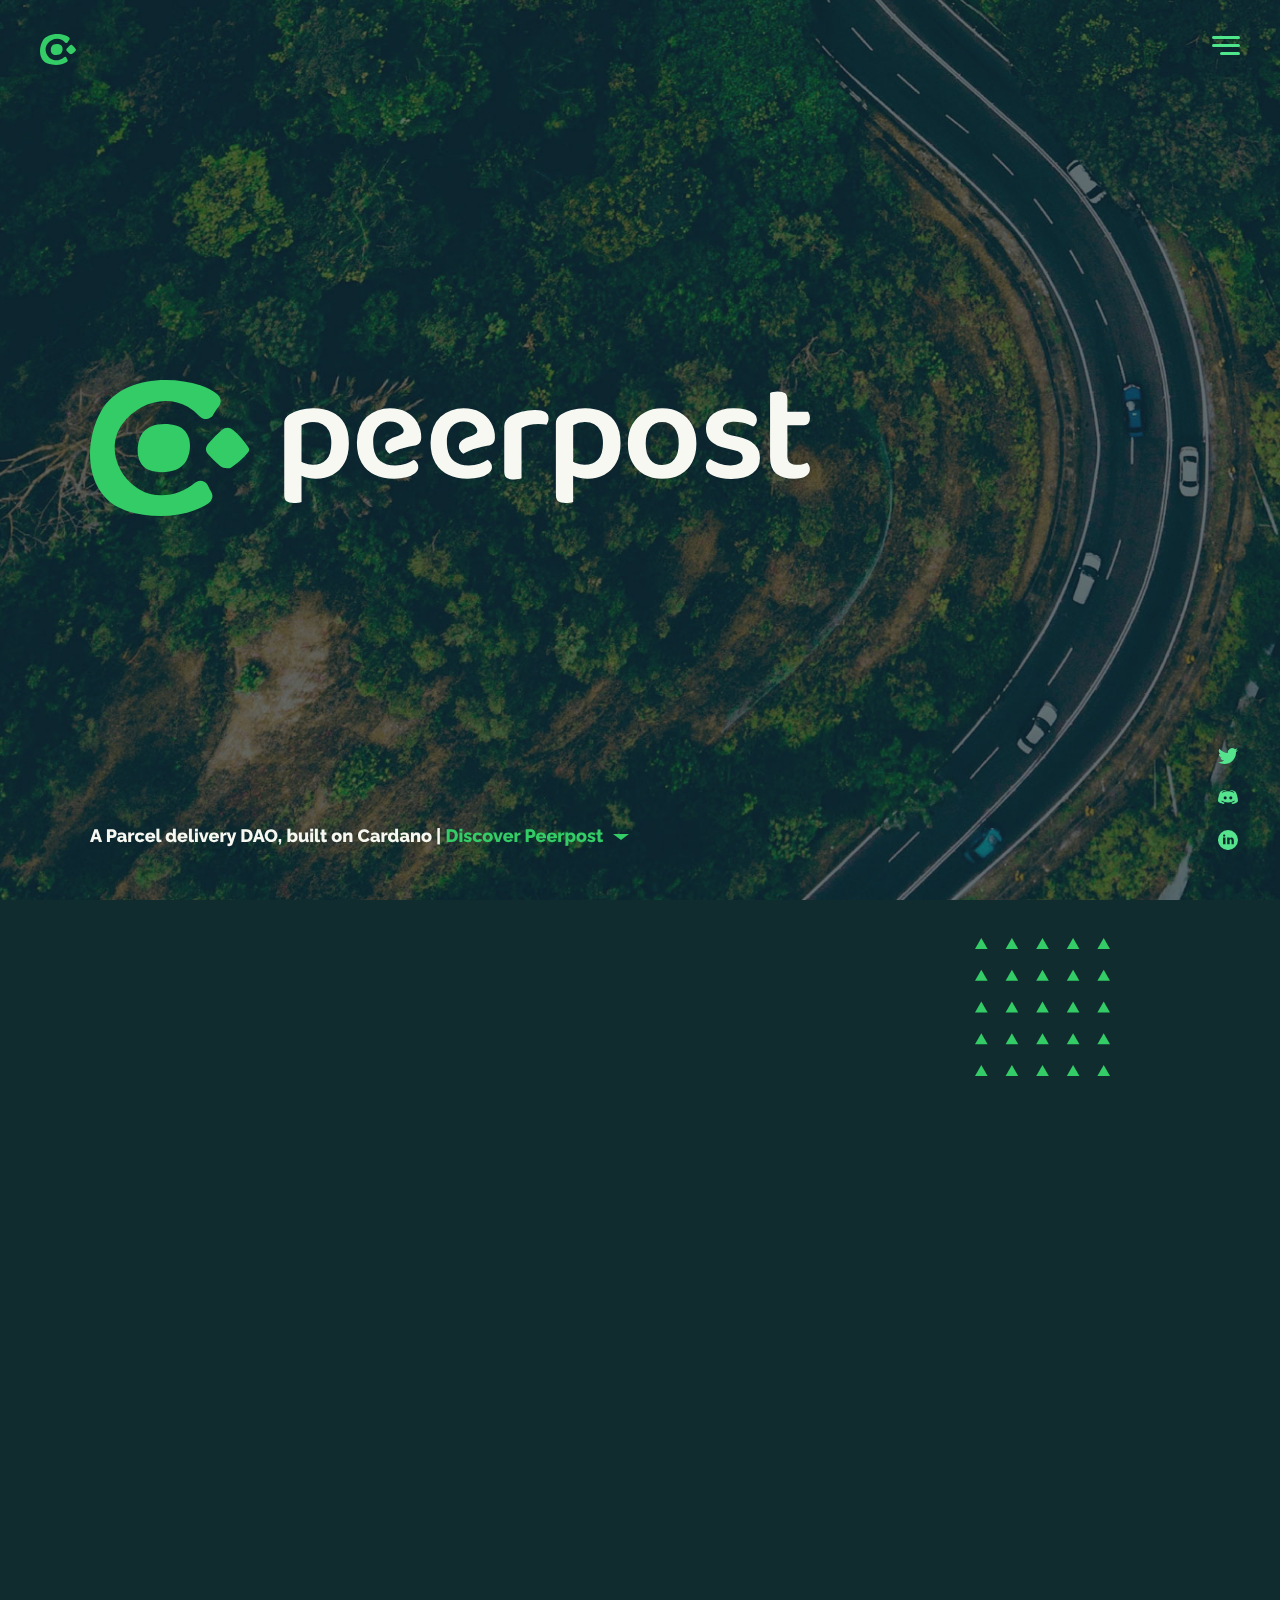
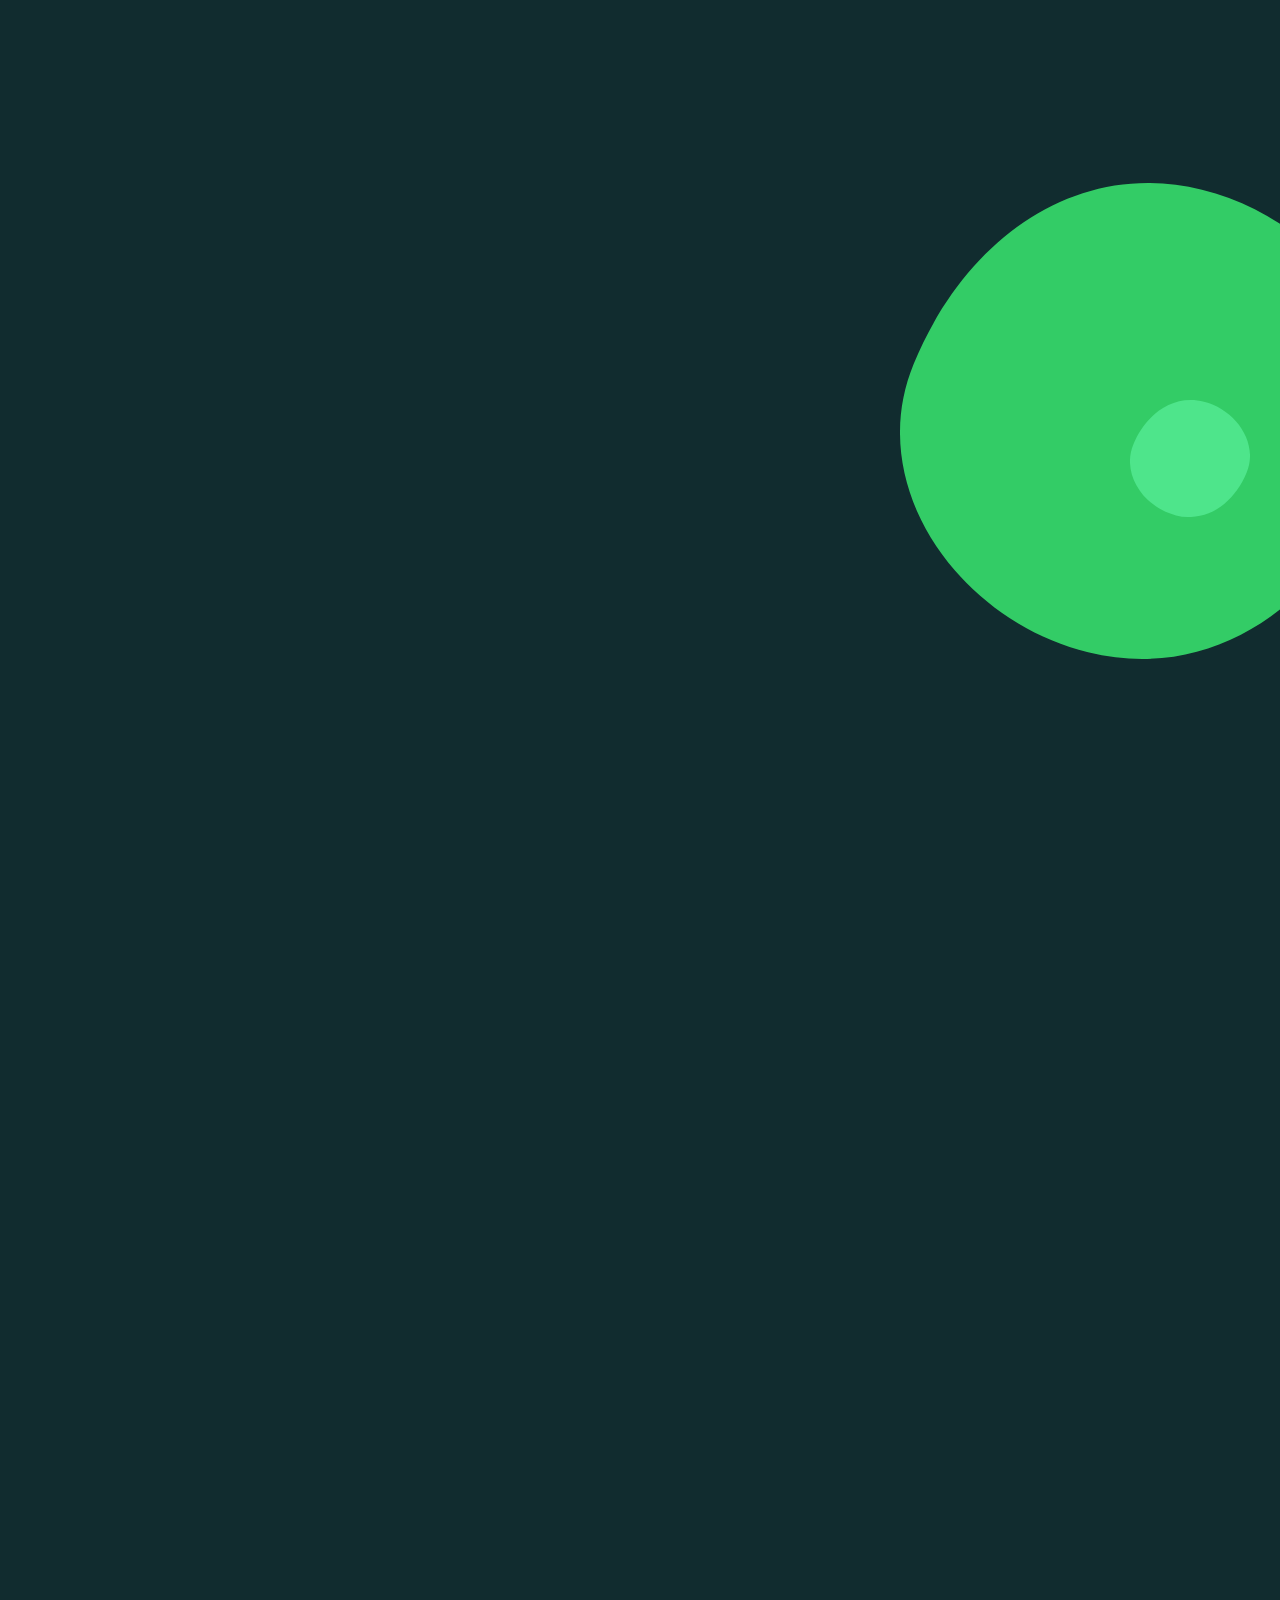
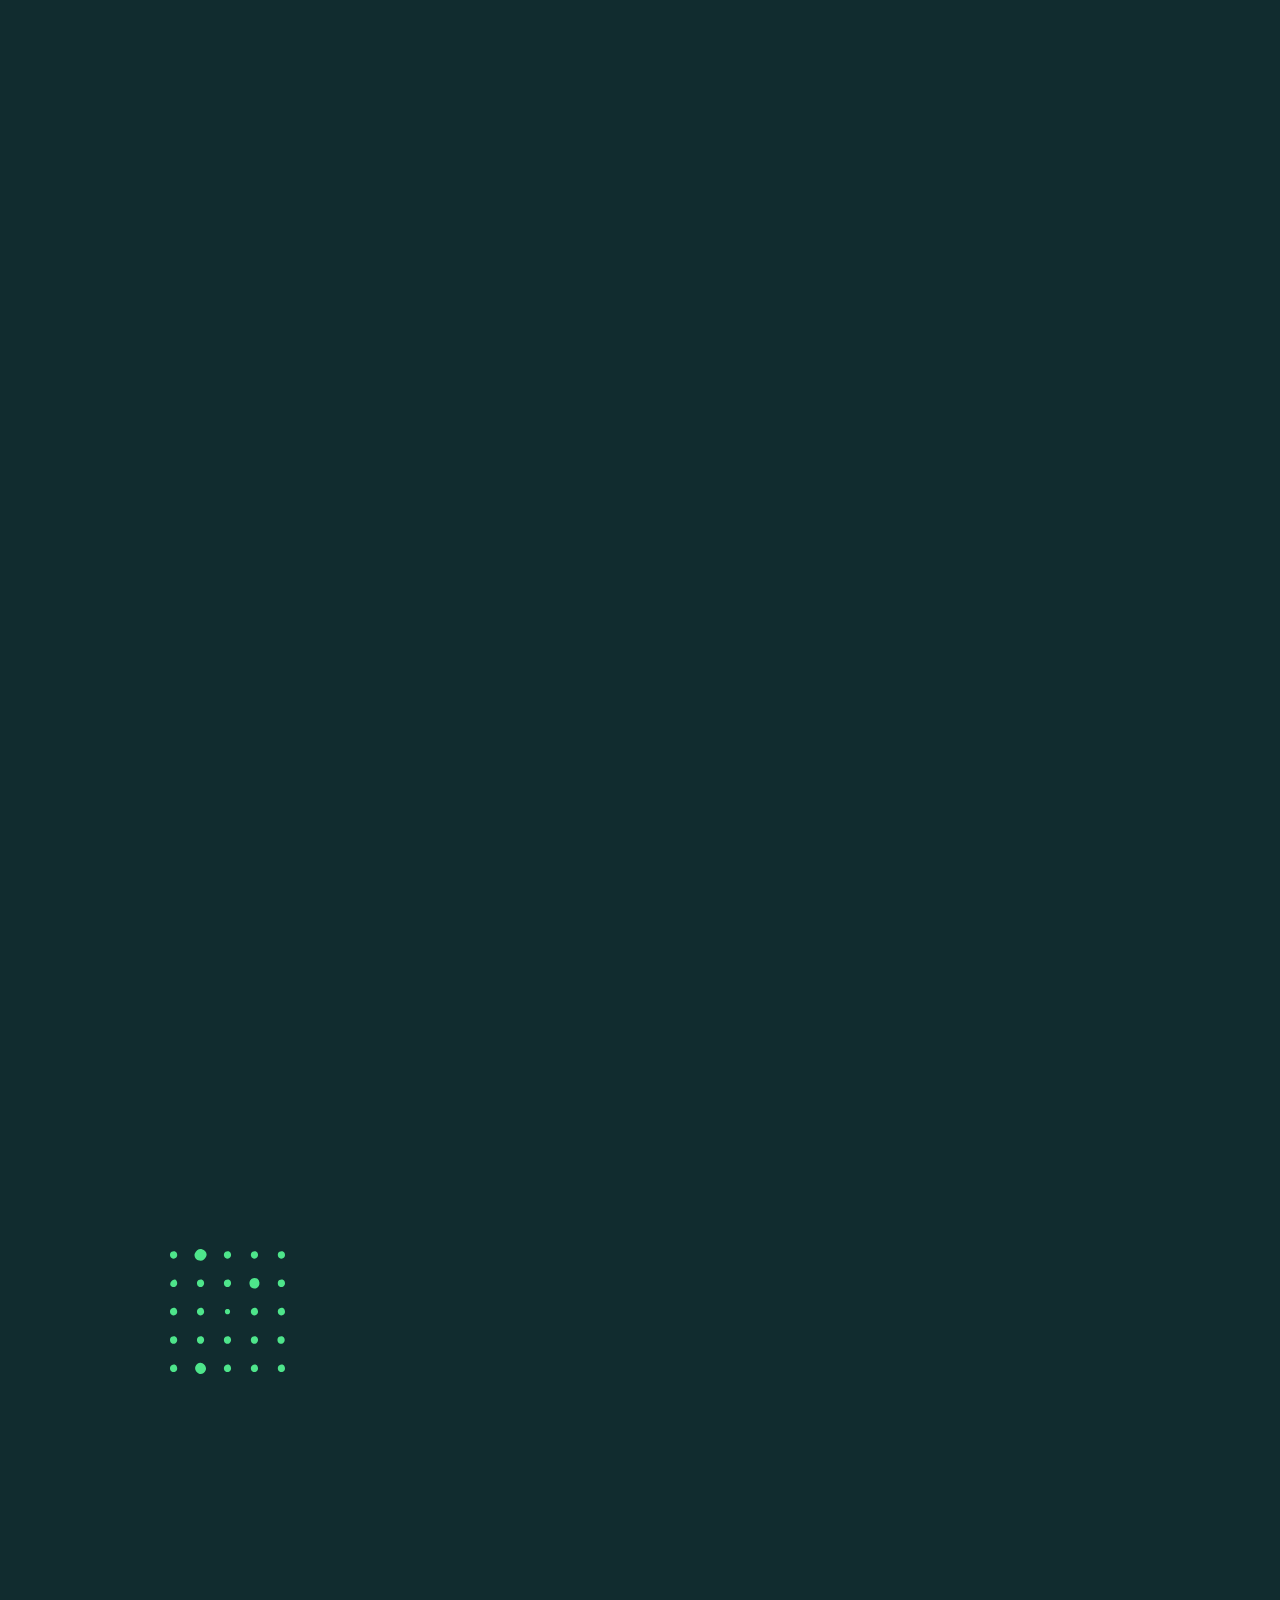
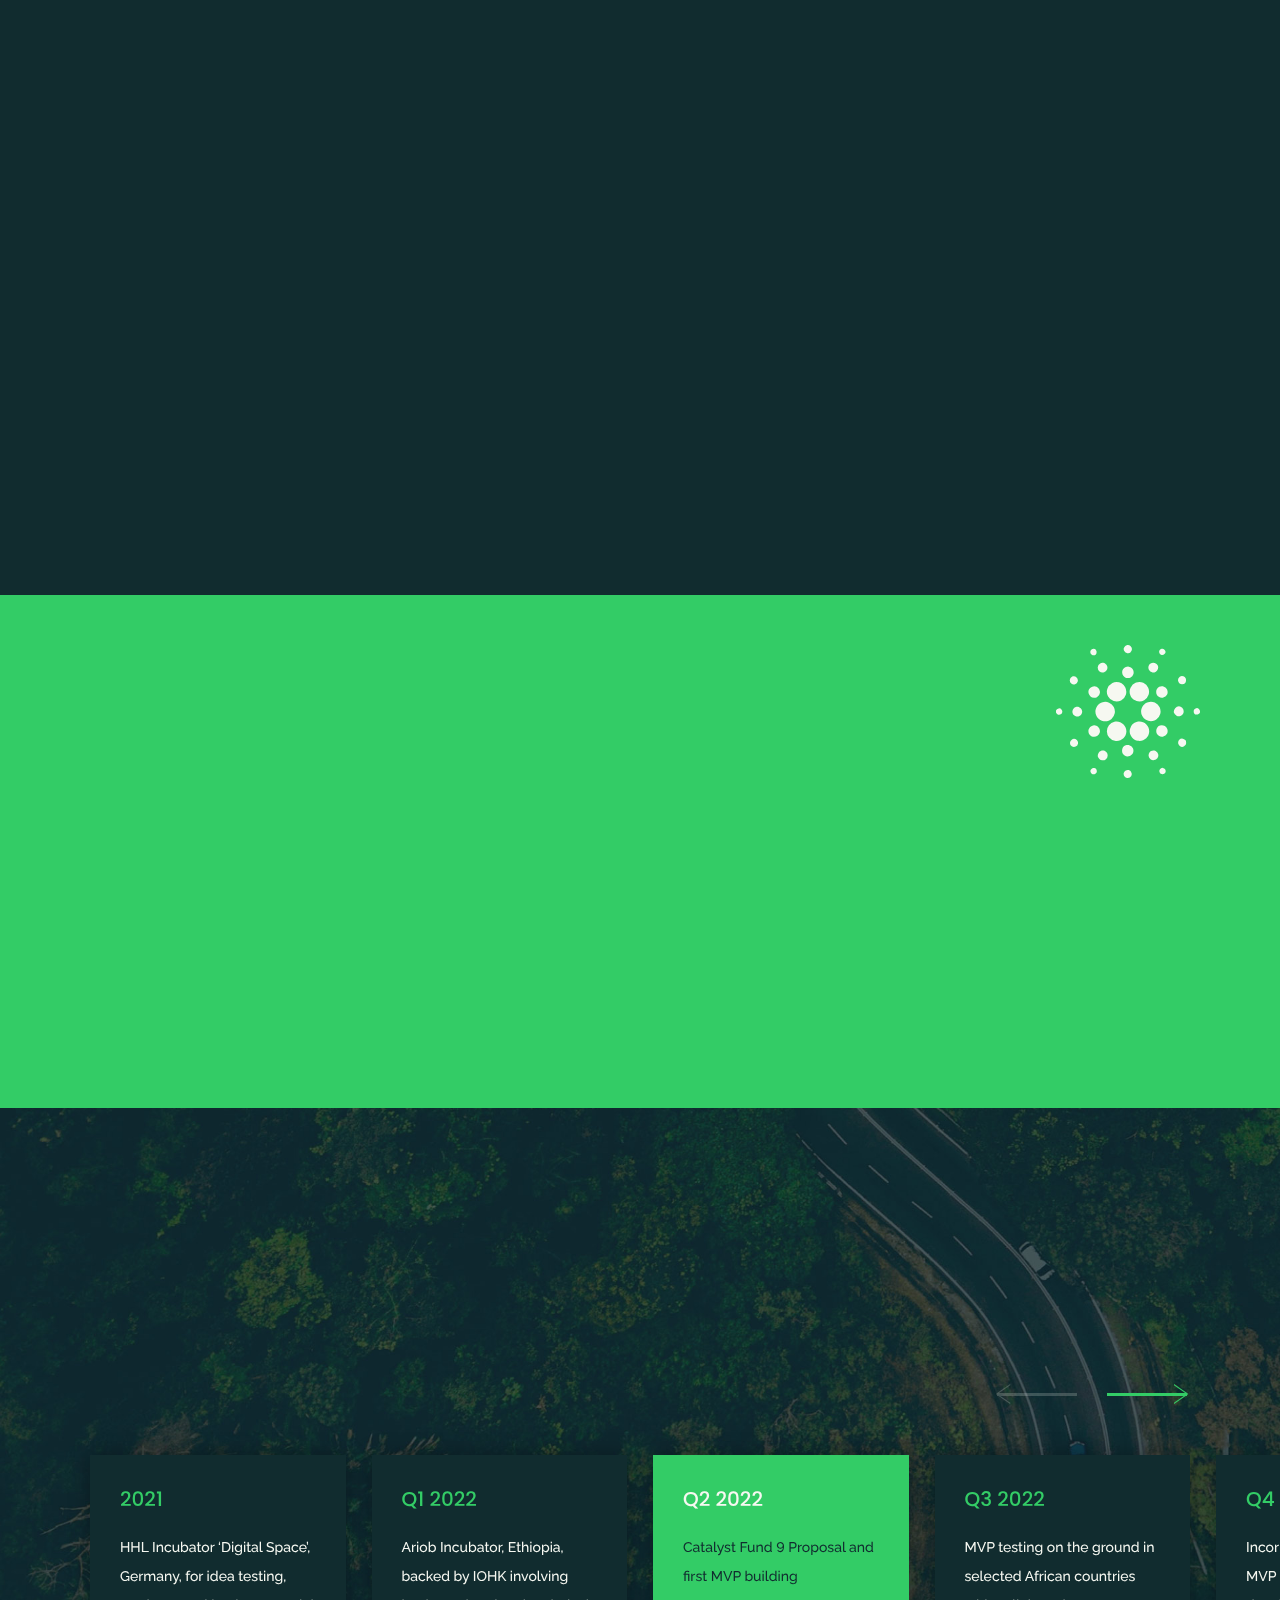
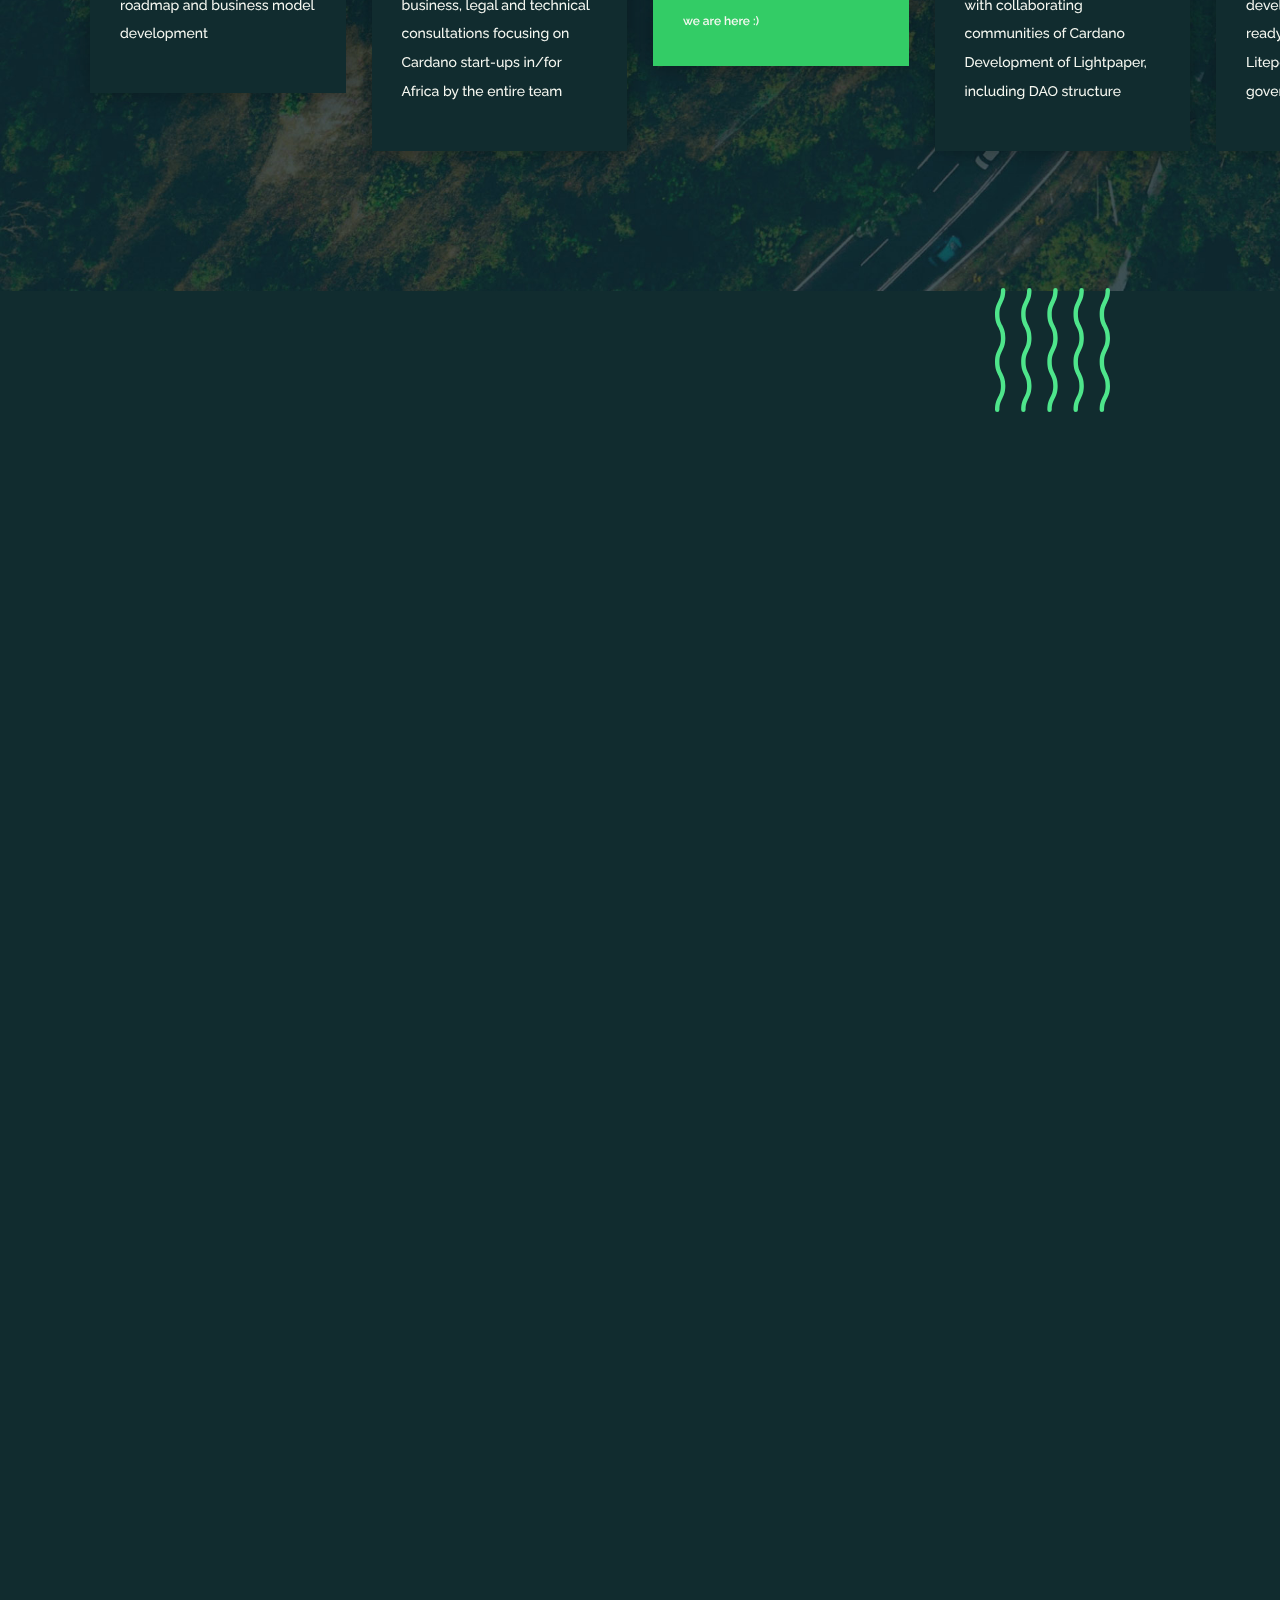
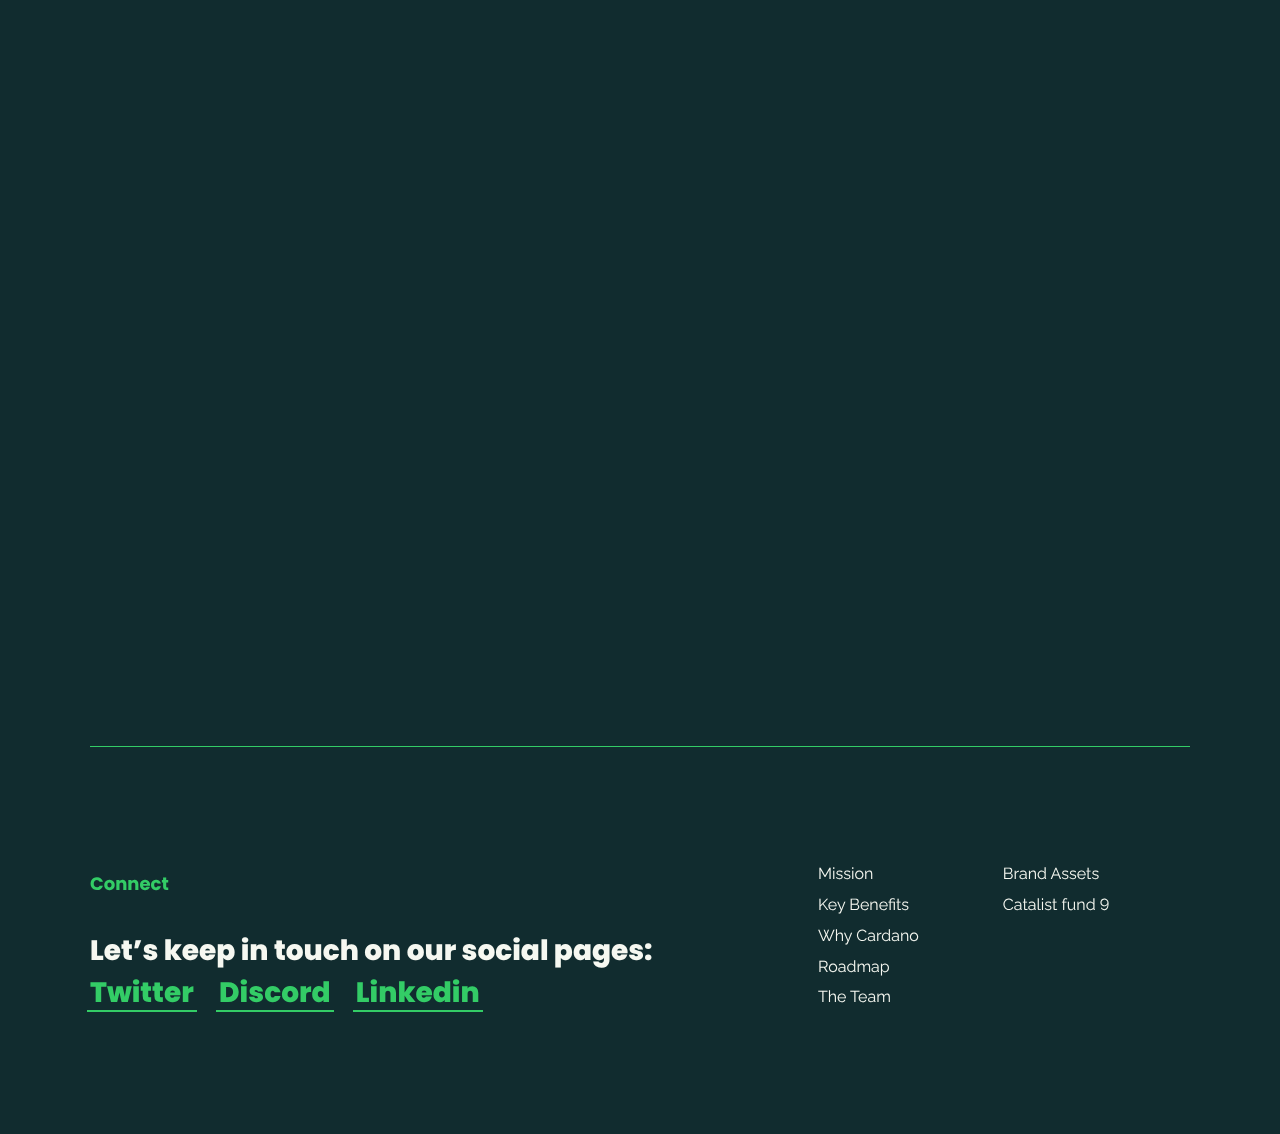
==== index.html @ f47f3bc1 "Desktop / Mobile :: READY v1.0.5 (omar bio)" ====
<!DOCTYPE html>
<html lang="en" dir="ltr">
<head>
  <meta charset="utf-8">
  <meta name="viewport" content="width=device-width, initial-scale=1.0, user-scalable=no, shrink-to-fit=no">

  <!-- safari mobile nav bar -->
  <meta name="theme-color" content="#112C2F">

  <!-- Meta Tags Generic-->
  <title>Peerpost :: Home</title>
  <meta property="og:title" content="Peerpost :: Home">
  <meta property="og:description" content="A Parcel delivery DAO, built on Cardano">
  <meta property="og:image" content="https://peerpost.io/img/og-image.jpg">
  <meta name="twitter:card" content="summary_large_image">


  <!--  Non-Essential, But Recommended -->
  <meta property="og:site_name" content="peerpost">

  <link rel="icon" type="image/png" href="img/favicon.png" />

  <!-- Google fonts -->
  <link rel="preconnect" href="https://fonts.googleapis.com">
  <link rel="preconnect" href="https://fonts.gstatic.com" crossorigin>
  <link href="https://fonts.googleapis.com/css2?family=Poppins:ital,wght@0,600;0,700;1,600;1,700&family=Raleway:ital,wght@0,300;0,400;0,500;0,600;0,700;1,300;1,400;1,700&display=swap" rel="stylesheet">

  <!-- css -->
  <link rel="stylesheet" href="css/style.css">
  <link rel="stylesheet" href="css/loader.css">
  <link rel="stylesheet" href="css/responsive.css">
  <link rel="stylesheet" href="css/owl.carousel.min.css">
  <link rel="stylesheet" href="css/owl.theme.default.min.css">

  <!--jQuery libraries-->
  <script src="js/jquery-3-10-1-min.js" type="text/javascript"></script>
  <script src="js/smooth.js" type="text/javascript"></script>
  <script src="js/parallax.js" type="text/javascript"></script>
  <script src="js/owl.carousel.js" type="text/javascript"></script>
  <script src="js/owl.navigation.js" type="text/javascript"></script>
  <script src="js/lax.min.js" type="text/javascript"></script>

  <!-- jQuery custom code -->
  <script src="js/custom.js" type="text/javascript"></script>

</head>

<body>

  <!--page loader very basic, waits the load of the header background image and disappears-->
  <div class="obscurer">

      <div class="vertical-centered-box">
        <div class="contentt">
          <div class="loader-circle"></div>
          <div class="loader-line-mask">
            <div class="loader-line"></div>
          </div>
          <img src="img/svg/symbol.svg" height="70" width="70" />
        </div>
      </div>

  </div>


  <div class="burger">
    <span> </span>
    <span> </span>
    <span> </span>
  </div>



  <header>
    <ul>
      <li><a href="#mission">Mission</a></li>
      <li><a href="#key-benefits">Key Benefits</a></li>
      <li><a href="#cardano">Why Cardano</a></li>
      <li><a href="#roadmap">Roadmap</a></li>
      <li><a href="#the-team">The Team</a></li>
    </ul>
  </header>

  <main>
    <section id="social-fixed">
      <a href="#" target="_blank"><img src="img/svg/twitter.svg"/></a>
      <a href="https://discord.gg/pwKNbPYh" target="_blank"><img src="img/svg/discord.svg"/></a>
      <a href="#" target="_blank"><img src="img/svg/linkedin.svg"/></a>
    </section>

    <div class="top-button">
      <a href="#top-hero"><img src="img/svg/symbol.svg"/></a>
    </div>

    <section id="top-hero">
      <div class="workspace flex">
        <div class="scroll-tri-top-resp"></div>
        <div class="big-logo">
          <h1><img src="img/svg/base-v1.svg" alt="Peerpost"/></h1>
        </div>

        <div class="bottom-hero">
          <p> A Parcel delivery DAO, built on Cardano  |  <a class="disco" href="#mission" target="_blank">Discover Peerpost</a>
        </div>

        <div class="top-fund9 flex">
            <a class="fund9" href="https://cardano.ideascale.com/c/idea/416992" target="_blank"><img src="img/svg/pf9.svg"/> Catalysit fund 9 <span class="sec-link">MVP build</span></a>
            <a class="fund9" href="https://cardano.ideascale.com/c/idea/423109" target="_blank"><img src="img/svg/pf9.svg"/>  Catalysit fund 9 <span class="sec-link">MVP testing</span></a>

        </div>

      </div>
    </section>

    <section id="mission">
      <div class="workspace">
        <div class="scroll-tri lax" data-lax-translate-y="(vh) 1, (-vh) -200" data-lax-anchor="self"></div>
        <div class="mission-1 animate fade-left">
          <h2 class="section-titles">Our Mission</h2>
          <p class="very-big-text">To provide faster, cheaper and greener parcel delivery in <span class="grassland">Africa</span></p>
        </div>

        <div class="flex">
          <div class="m2 half animate fade-left">
            <h4 class="subtitles grassland">The Problem</h4>
            <p class="text-20">Postal services in African countries are expensive, unreliable, slow, inconvenient, inefficient and even inaccessible to many people. </p>
          </div>

          <div class="m2 half animate fade-left d200">
            <h4 class="subtitles grassland">The Solution</h4>
            <p>We are building on Cardano to disrupt the poor legacy of centralized postal delivery in Africa through an innovative, trustless and blockchain-based peer-to-peer solution, where profits are kept by the community and not extracted by large corporations. </p>
          </div>
        </div>
      </div>
    </section>

    <section id="key-benefits">

      <div class="workspace">
        <div class="flex">
          <div class="benefit-left">

            <div class="b-content">
              <div class="b-area-text kb1 animate fade-left">
                <h2 class="section-titles">Key Benefit</h2>
                <p class="very-big-text">Faster</p>
                <p class="text-20">People transporting parcels through our system usually go directly to the delivery location and hence require less time for delivery than centralized postal agencies, which on average need at least several days up to a week for nationwide postal delivery.</p>
              </div>
            </div>

            <div class="b-content">
              <div class="b-area-text kb2 animate fade-left">
                <h2 class="section-titles">Key Benefit</h2>
                <p class="very-big-text">Cheaper</p>
                <p class="text-20">African public post offices are more expensive on average than their European counterparts. Transporters of our decentralized delivery system bear most of the fixed cost of the transport themselves as they are going to the destination of the deliverable parcel in the first place.</p>
              </div>
            </div>

            <div class="b-content">
              <div class="b-area-text kb3 animate fade-left">
                <h2 class="section-titles">Key Benefit</h2>
                <p class="very-big-text">Greener</p>
                <p class="text-20">When a transporter goes to the destination in the first place and takes a parcel with him/her creates a lower ecological impact than an highly efficient centralized postal delivery service infrastructure.</p>
              </div>
            </div>

          </div>

          <div class="benefit-right">
            <div class="wrapper">
              <div class="ins-w">
                <img id="s-img-1"  src="img/slider-1.jpg"/>
                <img id="s-img-2"  src="img/slider-2.jpg"/>
                <img id="s-img-3"  src="img/slider-3.jpg"/>
              </div>
            </div>
          </div>
        </div>
      </div>

    </section>

    <section id="much-more">
      <div class="workspace">
        <div class="scroll-dots lax" data-lax-translate-y="(vh) 1, (-vh) -200" data-lax-anchor="self"></div>
        <div class="mm-top animate">
          <p class="very-big-text">And so much <span class="kambaba">more!</p>
        </div>

        <div class="flex">

          <div class="more-card animate fade-bottom">
            <div class="mc-dots"></div>
            <h4 class="subtitles grassland">Digital</h4>
            <p>No expensive postal shops or paperwork needed. An entirely digital solution accessible with your phone.</p>
          </div>

          <div class="more-card animate fade-bottom d200">
            <div class="mc-dots"></div>
            <h4 class="subtitles grassland">Trustless</h4>
            <p>No need to trust anybody as the economic incentives for proper delivery is enshrined in the Smart Contract of the Cardano blockchain.</p>
          </div>

          <div class="more-card animate fade-bottom d400">
            <div class="mc-dots"></div>
            <h4 class="subtitles grassland">Reliable</h4>
            <p>High quality of delivery without damages are guaranteed due to the economic incentives for the transporter.</p>
          </div>

          <div class="more-card animate fade-bottom">
            <div class="mc-dots"></div>
            <h4 class="subtitles grassland">On time</h4>
            <p> Transporters are highly incentivised to deliver on time.</p>
          </div>

          <div class="more-card animate fade-bottom d200">
            <div class="mc-dots"></div>
            <h4 class="subtitles grassland">Home to home</h4>
            <p>Options of having from/to-door pickup and delivery.</p>
          </div>

          <div class="more-card animate fade-bottom d400">
            <div class="mc-dots"></div>
            <h4 class="subtitles grassland">Treacable</h4>
            <p>Follow the parcel through GPS tracking.</p>
          </div>

        </div>
      </div>
    </section>

    <section id="cardano">
      <div class="workspace flex">

        <div class="ada"><img src="img/svg/cardano.svg"/></div>
        <div class="half animate fade-left">
          <h2 class="section-titles kambaba">Why Cardano?</h2>
          <p class="medium-big-text">Because it’s the most secure, decentralized and purpose driven Blockchain with Smart Contract capabilities.</p>
        </div>

        <div class="half animate fade-left d200">
          <ul class="kambaba">
            <li>Low ecological footprint due to PoS</li>
            <li>Focus on Africa</li>
            <li>Built to solve real world issues</li>
            <li>Enthusiastic community wanting to make the world a better place</li>
            <li>Catalyst as the biggest decentralized VC-Fund in the world</li>
          </ul>
        </div>

      </div>
    </section>

    <section id="roadmap">
      <div class="workspace">

        <h2 class="section-titles animate fade-left">Roadmap</h2>
        <p class="very-big-text animate fade-left">Where we <br/>are <span class="grassland"> headed</span></p>
        <div class="carousel owl-carousel">

          <div class="time-card">
            <p class="subtitle">2021</p>
            <p>HHL Incubator ‘Digital Space’, Germany, for idea testing, roadmap and business model development</p>
          </div>

          <div class="time-card">
            <p class="subtitle">Q1 2022</p>
            <p>Ariob Incubator, Ethiopia, backed by IOHK involving business, legal and technical consultations focusing on Cardano start-ups in/for Africa by the entire team</p>
          </div>

          <div class="time-card current">
            <p class="subtitle">Q2 2022</p>
            <p>Catalyst Fund 9 Proposal and first MVP building</p>
          </div>

          <div class="time-card">
            <p class="subtitle">Q3 2022</p>
            <p>MVP testing on the ground in selected African countries with collaborating communities of Cardano Development of Lightpaper, including DAO structure</p>
          </div>

          <div class="time-card">
            <p class="subtitle">Q4 2022</p>
            <p>Incorporating the feedback of MVP testing into the development of the market-ready product Publication of Litepepar and DAO governance mechanism</p>
          </div>

          <div class="time-card">
            <p class="subtitle">Q1 2023</p>
            <p>Starting with local & regional marketing campaigns (Catalyst Fund 10). Implementation of DAO technically and legally. Governance token issuance</p>
          </div>

        </div>
      </div>
    </section>

    <section id="the-team">
      <div class="workspace">
        <div class="scroll-lines lax" data-lax-translate-y="(vh) 1, (-vh) -200" data-lax-anchor="self"></div>
        <h2 class="section-titles animate fade-left">The Team</h2>
        <p class="very-big-text animate fade-left">Who is <br/><span class="grassland"> building it?</span></p>

        <div class="flex">
          <div class="team-card animate fade-bottom">
            <div class="wave"><img src="img/svg/lines.svg"/></div>
            <div class="team-top">
              <div> <img src="img/team/jeremy.jpg"/> </div>
              <div> <h4 class="grassland">Jeremias Kräme</h4> <p>Management</p> </div>
            </div>
            <div class="team-bottom">
              <p>Academic background in economics & law and blockchain & entrepreneurship. Professional experience in int. development cooperation at private and public institutions. Completed two startup incubator programs.</p>
              <a href=" https://www.linkedin.com/in/jeremiaskr%C3%A4mer/" target="_blank">Linkedin profile ></a>
            </div>
          </div>

          <div class="team-card animate fade-bottom d200">
            <div class="wave"><img src="img/svg/lines.svg"/></div>
            <div class="team-top">
              <div> <img src="img/team/piyush.jpg"/> </div>
              <div> <h4 class="grassland">Piyush Thapa</h4> <p>Backend Dev</p> </div>
            </div>
            <div class="team-bottom">
              <p>A backend developer with 6+ year experience, who joined Plutus Pioneer Programme #1 & recently finished Cardano professional course at Emurgo.
He loves writing Elixir, Rust & Haskell.</p>
              <a href="https://www.linkedin.com/in/piyush-thapa/" target="_blank">Linkedin profile ></a>
            </div>
          </div>

          <div class="team-card animate fade-bottom d400">
            <div class="wave"><img src="img/svg/lines.svg"/></div>
            <div class="team-top">
              <div> <img src="img/team/luigi.jpg"/> </div>
              <div> <h4 class="grassland">Luigi Carlini</h4> <p>Design, WebDev, UX UI</p> </div>
            </div>
            <div class="team-bottom">
              <p>Hi! I’m an Art Director and designer,  highly fascinated by the world of coding. At the same time I am a web developer, highly fascinated by the world of design…
15 years of experience</p>
              <a href="https://www.linkedin.com/in/luigi-carlini/ " target="_blank">Linkedin profile ></a>
            </div>
          </div>


          <div class="team-card animate fade-bottom">
            <div class="wave"><img src="img/svg/lines.svg"/></div>
            <div class="team-top">
              <div> <img src="img/team/omar.jpg"/> </div>
              <div> <h4 class="grassland">Omar Mefire</h4> <p>Backend Dev</p> </div>
            </div>
            <div class="team-bottom">
              <p>I am a software developer with 12+ years of experience and currently working as Sr. Software Engineer at Microsoft. I am also a plutus pioneer cohort #1 and I loves writing haskell</p>
              <a href="https://www.linkedin.com/in/omar-mefire-7b611526/" target="_blank">Linkedin profile ></a>
            </div>
          </div>

          <div class="team-card animate fade-bottom d200">
            <div class="wave"><img src="img/svg/lines.svg"/></div>
            <div class="team-top">
              <div> <img src="img/team/nat.jpg"/> </div>
              <div> <h4 class="grassland"> Nathaniel Boahen</h4> <p>Frontend Dev</p> </div>
            </div>
            <div class="team-bottom">
              <p>I am a computer scientist by training, and have been working as a software engineer since 2010. I am currently focused on incorporating blockchain, machine learning, and process automation into building impactful solutions.</p>
              <a href="https://www.linkedin.com/in/nathanielboahen/ " target="_blank">Linkedin profile ></a>
            </div>
          </div>

          <div class="team-card animate fade-bottom d400">
            <div class="wave"><img src="img/svg/lines.svg"/></div>
            <div class="team-top">
              <div> <img src="img/team/aayush.jpg"/> </div>
              <div> <h4 class="grassland">Aayush Thapa</h4> <p>Frontend Dev</p> </div>
            </div>
            <div class="team-bottom">
              <p>A full stack developer with 4+ years of experience in development of web app (React, Svelte), mobile (React Native, Flutter, Swift) and Rust (backend).</p>
              <a href="https://www.linkedin.com/in/aayushth/" target="_blank">Linkedin profile ></a>
            </div>
          </div>

        </div>

      </div>
    </section>

    <section id="partners">
      <div class="workspace animate fade-bottom">
        <h2 class="section-titles">Our Partners</h2>
        <p class="medium-big-text">The Ariob Incubator is a 5-month, cohort based, startup support program backed by IOHK and designed to boost the growth of high potential startups through professional business consulting, training, market linkage opportunities, and <span class="grassland">seed investments.</span></p>
        <div class="big-partners">
          <a href="https://ariob.io/startups/" target="_blank">Airob Incubator</a>
          <!--<a href="https://www.wada.org/" target="_blank">WADA</a>-->
        </div>
      </div>
    </section>

  </main>

  <footer>
    <div class="workspace flex">
      <div class="foot-left">
        <h4 class="subtitles grassland">Connect</h2>
        <p class="medium-big-text">Let’s keep in touch on our social pages:<br>
          <a href="#">Twitter</a> <a href="https://discord.gg/pwKNbPYh" target="_blank">Discord</a> <a href="#">Linkedin</a>
        </p>
      </div>

      <div class="foot-right flex">
        <ul>
          <li><a href="#mission">Mission</a></li>
          <li><a href="#key-benefits">Key Benefits</a></li>
          <li><a href="#cardano">Why Cardano</a></li>
          <li><a href="#roadmap">Roadmap</a></li>
          <li><a href="#the-team">The Team</a></li>
        </ul>

        <ul>
          <li><a href="https://drive.google.com/drive/folders/1727zwwD8ZutXwnfQfjuPytX-uaifKli3?usp=sharing" target="_blank">Brand Assets</a></li>
          <li><a href="https://cardano.ideascale.com/c/idea/416992" target="_blank">Catalist fund 9</a></li>

        </ul>
      </div>
    </div>
  </footer>

</body>

</html>
---- css/style.css ----
:root {

/* Colors: */

--marula: #E2DE4B; /*yellow*/
--wagasi: #F6F8F1; /*white*/
--turkana: #4EE58B; /*light-green*/
--grassland: #33CC66; /*green*/
--kambaba: #112C2F;  /*black*/

/* Fonts: */
--titles: 'Poppins', sans-serif;
--text: 'Raleway', sans-serif;
}


html,body {
  margin:0;
  padding:0;
}

body {
  font-family: var(--text);
  line-height:1.8em;
  text-rendering: geometricPrecision;
  font-variant-numeric: lining-nums;
  color: var(--wagasi);
  overflow-x: hidden!important;
  max-width: 100vw!important;

}

div {
  box-sizing: border-box;
}

h1,h2,h3,h4,h5 {
  font-family: var(--titles);
}

.grassland {
  color: var(--grassland);
}

.wagasi {
  color: var(--wagasi);
}

.kambaba {
  color:var(--kambaba);
}

.section-titles {
  color:var(--grassland);
  font-size:20px;
  margin-bottom:8px;
}

.section-titles.kambaba {
  color:var(--kambaba);
}

.very-big-text {
  font-size:58px;
  line-height:72px;
  font-family:var(--titles);
  margin-top: 0;
  margin-bottom: 30px;
  font-weight:600;
  letter-spacing: -.03em;
}

.medium-big-text {
  font-size:38px;
  line-height:52px;
  font-family:var(--titles);
  margin-top: 0;
  margin-bottom: 0px;
  font-weight:800;
}

.text-20 {
  font-size:20px;
  line-height:40px;
  font-weight:500;
  margin-top:16px;
}

a {
  color:var(--grassland);
  text-decoration: none;
  font-weight:800;
  transition-duration: .3s;
  -moz-transition-duration: .3s;
  -webkit-transition-duration: .3s;
}

a:hover {
  text-decoration: underline;
}

body {
  position:relative;
  background-color:var(--kambaba);
}

#top-hero {
  position:relative;
  height:100vh;
  width:100%;

  top:0;
}

.flex {
  display:flex;
}

.half {
    width:calc(50% - 20px);
}

.workspace {
  max-width: 1120px;
  width:calc(100% - 180px);
  margin:auto;
  position:relative;
}


#top-hero .workspace {
  align-items: center;
  height:100vh;
}

.big-logo {
  width: 80%;
  max-width:720px;
}

#top-hero .workspace h1 {
  width: 100%;
}

.bottom-hero {
  position:absolute;
  bottom:30px;
  left:0;
  font-size:18px;
  font-weight:800;
}

.top-fund9 {
  position:absolute;
  top:0;
}

a.fund9 {
  display:flex;
  background:var(--kambaba);
  padding:14px 18px;
  box-shadow:0px 0px 12px rgba(0,0,0,0.2);
  white-space: nowrap;
  margin-top:20px;
  transition-duration: .4s;
  -moz-transition-duration: .4s;
  -webkit-transition-duration: .4s;

}

a.fund9:hover {
  transform:scale(1.05);
  -moz-transform:scale(1.05);
  -webkit-transform:scale(1.05);
}

a.fund9 img {
  width:30px;
  margin-right:12px;
}

a.fund9 span.sec-link {
  color:var(--wagasi);
  margin-left:12px;

}

a.fund9:hover {
  text-decoration:none;
}

a.fund9:first-child {
  margin-right:18px;
}


.cata {
  position:relative;
}
.cata::after {
  content:"";
  width:16px;
  height:6px;
  background:url('../img/svg/tri.svg') center center no-repeat;
  background-size: 16px;
  position:absolute;
  right: -22px;
  top: 7px;
  transform: rotate(-90Deg);
  -moz-transform: rotate(-90Deg);
  -webkit-transform: rotate(-90Deg);
  transition-duration: .15s;
  -moz-transition-duration: .15s;
  -webkit-transition-duration: .15s;
}

.cata:hover::after {
  right:-28px;
}

.disco {
  position:relative;
}

.disco::after {
  content:"";
  width:16px;
  height:6px;
  background:url('../img/svg/tri.svg') center center no-repeat;
  background-size: 16px;
  position:absolute;
  right: -26px;
  top: 8px;
  transition-duration: .15s;
  -moz-transition-duration: .15s;
  -webkit-transition-duration: .15s;
}

.disco:hover::after {
  top:14px;
}

#social-fixed {
  position:fixed;
  bottom:32px;
  right:40px;
  width:24px;
  z-index:30;
}

#social-fixed img {
  width:20px;
  padding:8px 2px;
}

#social-fixed img {
  transition-duration: .15s;
  -moz-transition-duration: .15s;
  -webkit-transition-duration: .15s;
}

#social-fixed img:hover {
  transform:scale(1.2);
  -webkit-transform:scale(1.2);
  -moz-transform:scale(1.2);
}

header {
  position:fixed;
  z-index:20;
  right:0;
  top:0;
  height:100vh;
  width:0;
  background-color: var(--kambaba);
  transition-duration: .4s;
  -moz-transition-duration: .4s;
  -webkit-transition-duration: .4s;
  overflow:hidden;
  display:flex;
  align-items: center;
  justify-content: center;
  text-align: right;
}

header ul {
  padding:0;
  margin:0;
  opacity:0;
  transition-duration: .2s;
  -moz-transition-duration: .2s;
  -webkit-transition-duration: .2s;
}

header ul li {
  list-style: none;
  margin:18px;
}

header ul li a {
  font-weight: 400;
  font-size:24px;
  text-align: right;
  color:var(--wagasi);
  position:relative;
  width:max-content;
  white-space: nowrap;
}

header ul li a:hover {
  text-decoration: none;
  color:var(--kambaba);
}

header ul li a:before {
  z-index:-1;
  position:absolute;
  height:100%;
  width:0px;
  right:-6px;
  top:0px;
  content:"";
  background:var(--grassland);
  transition-duration: .3s;
  -moz-transition-duration: .3s;
  -webkit-transition-duration: .3s;
}

header ul li a:hover:before {
  width:calc(100% + 12px);
}

header.expand {
  width:400px;
  box-shadow:0px 0px 26px rgba(0,3,2,0.26);
}

header.expand ul {
  opacity:1;
}

.burger {
  width:28px;
  height:28px;
  position:relative;
  top:32px;
  right:40px;
  cursor:pointer;
  position:fixed;
  z-index:50;
}

.burger span {
  height:3px;
  width:100%;
  background:var(--turkana);
  border-radius: 2px;
  position:absolute;
  transition-duration: .15s;
  -moz-transition-duration: .15s;
  -webkit-transition-duration: .15s;
}

.burger span:nth-child(1) {
  top:4px;
}

.burger span:nth-child(2){
  top:12px;
}

.burger span:nth-child(3){
  top:20px;
  right:0;
  width:20px;
}

.burger:hover span:nth-child(3){
  width:28px;
}

.burger:hover span:nth-child(1){
  width:20px;
}

/*burger close icon states*/

.burger.close-icon span:nth-child(2) {
  opacity:0;
  transform:translateX(-20px);
}

.burger.close-icon span:nth-child(1) {
  transform:rotate(45Deg) translateX(6px) translateY(6px);
  width:28px;
}

.burger:hover.close-icon span:nth-child(1) {
  transform:rotate(-45Deg) translateX(-6px) translateY(5px);
  width:28px;
}

.burger.close-icon span:nth-child(3) {
  transform:rotate(-45Deg) translateX(6px) translateY(-5px);
  width:28px;
}

.burger:hover.close-icon span:nth-child(3) {
  transform:rotate(45Deg) translateX(-6px) translateY(-5px);
  width:28px;
}

.top-button {
  position:fixed;
  top:34px;
  left:40px;
  z-index:10;
  cursor:pointer;

}

.top-button img {
  transition-duration: .15s;
  -moz-transition-duration: .15s;
  -webkit-transition-duration: .15s;
}

.top-button:hover img {
  transform: translateY(0px) scale(1.2);
    -webkit-transform: translateY(0px) scale(1.2);
    -moz-transform: translateY(0px) scale(1.2);
}

.top-button img {
  width:36px;
}

#mission {
  padding:100px 0px;
}

#mission .flex {
  justify-content: space-between;
}

.mission-1 {
  width:66%;
}

.m2 {

  margin-top:60px;
}

h4.subtitles {
  margin-bottom:0;
  font-size:18px;
}

#key-benefits {
  padding:0px 0px 50px 0px;
  position:relative;
}



.benefit-left {
  width:50%;
  height:auto;
}

.benefit-right {
  width:50%;
  height:100vh;
  display:flex;
  align-items: center;
  position: sticky;
  position: -webkit-sticky;
  top:0;
}

.benefit-right .wrapper {
  width:calc(100% - 26px);
  margin-left:26px;
  height:0;
  padding-bottom:calc(100% - 26px);
  position:relative;

}

.b-content {
  height:100vh;
  width:100%;
  display:flex;
  align-items: center;
}


.b-area-text {
  padding:0px 36px;
}

.benefit-right .wrapper .ins-w {
  position: absolute;
    width: 100%;
    height: 100%;
    overflow: hidden;
}

.benefit-right .wrapper img {
  position:absolute;
  width:100%;
  height:100%;
  opacity:0;
  transition-duration: .6s;
  -moz-transition-duration: .6s;
  -webkit-transition-duration: .6s;
  transform:scale(1.1);
}

.benefit-right .wrapper img.inview {
  opacity:1;
  transform:scale(1.05) rotate(2Deg);
}

.benefit-right .wrapper::after {
  content:"";
  width:120px;
  height:120px;
  background:url('../img/svg/round-small.svg') center center no-repeat;
  background-size: 120px;
  position:absolute;
  right: -60px;
  top: calc(50% - 120px);
}

.benefit-right .wrapper::before {
  content:"";
  width:490px;
  height:490px;
  background:url('../img/svg/round-big.svg') center center no-repeat;
  background-size: 490px;
  position:absolute;
  right: -200px;
  top: -80px;
}


#much-more {
  padding:50px 0px 30px 0px;
}
.mm-top {
  position:relative;
  padding:130px 0px;
}

.mm-top p {
  position:relative;

}

.mm-top.inview {
  opacity:1;
}

.mm-top:before {
  content:"";
  width:0;
  height:calc(100% + 60px);
  background:var(--grassland);
  left:-30px;
  top:-30px;
  position:absolute;
  transition-duration:.6s;
  -moz-transition-duration:.6s;
  -webkit-transition-duration:.6s;
}

.mm-top.inview:before {
  width:calc(100% + 60px);
}

#much-more .flex {
  justify-content: space-between;
  flex-wrap: wrap;
  position: relative;
  margin-top: -40px;

}

.more-card {
  width:calc(33.33% - 20px);
  background-color:var(--kambaba);
  box-shadow: 0px 0px 20px rgba(0,0,0,0.32);
  padding:30px;
  margin-bottom:80px;
  position:relative;
}


.more-card h4.subtitles {
  font-size:20px;
  margin-top:0;
}

.mc-dots {
  position:absolute;
  width:60px;
  height:60px;
  background:url('../img/svg/dots.svg') center center no-repeat;
  background-size: 54px;
  right:30px;
  top:-24px;
}

#cardano {
  padding:100px 0px;
  background-color:var(--grassland);
}

#cardano .workspace {
  align-items: flex-end;
  justify-content: space-between;
}

#cardano .workspace ul {
  padding-left:40px;
}

#cardano .workspace ul li {
  font-weight:600;
  list-style-type: none;
  position: relative;
  margin:10px 0px;
}

#cardano .workspace ul li::before {
  position: absolute;
  content:"";
  width:10px;
  height:10px;
  background:var(--wagasi);
  border-radius: 100%;
  left:-20px;
  top:10px;
}

.ada {
  position:absolute;
  right:-10px;
  top:-50px;
}

.ada img {
  width:144px;
}

#roadmap {
  padding:100px 0px 140px 0px;
  background: url('../img/background.jpg') center center no-repeat;
  background-size: cover;
  overflow: hidden;

}

.carousel {

  width:100%;
  margin-top:50px;
  cursor: grab;
}

#roadmap .owl-stage-outer {
  overflow:visible;
}

#roadmap .owl-nav{
    position: absolute;
    top: -80px;
    right: 0;
}

#roadmap .disabled {
  opacity:.2;
}

#roadmap .owl-prev,
#roadmap .owl-next {
  font-size: 58px;
  font-weight:100;
  position:relative;
  width:88px;
}

#roadmap .owl-prev {
  text-align: left;
}

#roadmap .owl-next {
  text-align: right;
}

#roadmap .owl-next:before {
  content:"";
  height: 3px;
  width: 80px;
  background: var(--grassland);
  position: absolute;
  right: 3px;
  top: 18px;
}

#roadmap .owl-prev:before {
  content:"";
  height: 3px;
  width: 80px;
  background: var(--wagasi);
  position: absolute;
  left: 3px;
  top: 18px;
}

#roadmap .owl-next {
  color:var(--grassland);
}

#roadmap .owl-prev {
  color:var(--wagasi);
  margin-right:20px;
}

.time-card {
    background-color: var(--kambaba);
    box-shadow: 0px 0px 20px rgb(0 0 0 / 32%);
    padding: 30px;
    position: relative;
}

.time-card p.subtitle {
  font-size:20px;
  font-family:var(--titles);
  color:var(--grassland);
  margin-top:0;
}

.time-card p {
  font-weight:500;
  font-size:14px;
}

.time-card.current {
  background-color: var(--grassland);
  padding-bottom:60px;
  position:relative;
}

.time-card.current:after {
  content:"we are here :)";
  color:var(--wagasi);
  position:absolute;
  bottom:30px;
  font-size:12px;
  font-weight:600;
  left:30px;
  margin:0;
}

.time-card.current p {
  color: var(--kambaba);
}

.time-card.current p.subtitle {
  color: var(--wagasi);
}


#the-team {
  padding:100px 0px 0px 0px;
  background:var(--kambaba);
}

.team-card {
    width: calc(33.33% - 20px);
    background-color: var(--kambaba);
    box-shadow: 0px 0px 20px rgb(0 0 0 / 32%);
    padding: 30px;
    margin-bottom: 60px;
    position: relative;
    color:var(--wagasi);
    height: max-content;

  }

#the-team  .flex{
  justify-content: space-between;
  flex-wrap: wrap;
  position: relative;
  margin-top:60px;
}

.team-top {
  display:flex;
  align-items: center;
}

.team-top img {
  width:80px;
  border-radius:100%;
  margin-right:18px;
}

.team-top h4,
.team-top p {
  margin:0;
}

.team-top h4 {
  font-size:20px;
}

.team-top p {
  font-weight:800;
  color:var(--wagasi);
}

.team-bottom p {
  font-weight:500;
  font-size:14px;
}

.team-bottom a {
  color:var(--grassland);
}

.team-card .wave {
  position:absolute;
  right:30px;
  width:55px;
  height:55px;
}

.team-card:nth-child(1) .wave,
.team-card:nth-child(3) .wave,
.team-card:nth-child(4) .wave,
.team-card:nth-child(6) .wave {
  bottom:-20px;
}

.team-card:nth-child(2) .wave,
.team-card:nth-child(5) .wave  {
  top:-20px;
}

.team-card .wave img {
  width:50px;
}

#partners {
  padding:100px 0px 60px 0px;
}

#partners .medium-big-text {
  max-width:80%;
}

.big-partners {
  margin:100px 0px;
}

.big-partners a {
  font-size:52px;
  margin-right:50px;
  font-weight:800;
  position:relative;
  z-index:2;
  transition-duration:.15s;
}

.big-partners a:before {
  content:"";
  width:calc(100% + 10px);
  height:5px;
  background-color:var(--grassland);
  position:absolute;
  bottom:0px;
  left:-5px;
  transition-duration:.15s;
  z-index:-1;
}

.big-partners a:hover {
  color:var(--kambaba);
  text-decoration: none;
}

.big-partners a:hover:before {
  height:100%;
}

footer .workspace {
  border-top:1px solid var(--grassland);
  padding:100px 0px 120px 0px;
  align-items: flex-end;

}

footer .workspace .medium-big-text {
  font-size:28px;
  line-height:42px;
  margin-top:30px;
}

.foot-left {
  width:66%;
}

.foot-left a{
  margin-right:20px;
  position:relative;
  z-index:2;
  transition-duration:.15s;
  white-space: nowrap;
}

.foot-left a:hover {
  color:var(--kambaba);
  text-decoration: none;
}

.foot-left a:before {
  content:"";
  width:calc(100% + 6px);
  height:2px;
  background-color:var(--grassland);
  position:absolute;
  bottom:0px;
  left:-3px;
  transition-duration:.15s;
  z-index:-1;
}

.foot-left a:hover:before {
  height:100%;
}

.foot-right ul {
  padding-left:0;
  margin:0;
}

.foot-right ul:first-child{
  margin-right:80px;
}

.foot-right ul li {
  list-style-type: none;
  margin:2px;
}

.foot-right ul li a {
  color:var(--wagasi);
  font-weight:400;
}

/*home animations*/

.big-logo {
  opacity:0;
  transition-duration: .8s;
  -moz-transition-duration: .8s;
  -webkit-transition-duration: .8s;
  transform:translatex(-40px);
  -moz-transform:translatex(-40px);
  -webkit-transform:translatex(-40px);
}

.big-logo.in,
#social-fixed.in,
.bottom-hero.in {
  opacity:1;
  transform:translatex(0px);
  -moz-transform:translatex(0px);
  -webkit-transform:translatex(0px);
}

#social-fixed {
  opacity:0;
  transition-duration: .4s;
  -moz-transition-duration: .4s;
  -webkit-transition-duration: .4s;
  transform:translatex(40px);
  -moz-transform:translatex(40px);
  -webkit-transform:translatex(40px);
}

.burger,
.top-button,
.top-fund9 {
  opacity:0;
  transition-duration: .4s;
  -moz-transition-duration: .4s;
  -webkit-transition-duration: .4s;
  transform:translateY(-40px);
  -moz-transform:translateY(-40px);
  -webkit-transform:translateY(-40px);
}

.burger.in,
.top-button.in,
.top-fund9.in {
  opacity:1;
  transform:translateY(0px);
  -moz-transform:translateY(0px);
  -webkit-transform:translateY(0px);
}

.bottom-hero {
  opacity:0;
  transition-duration: .6s;
  -moz-transition-duration: .6s;
  -webkit-transition-duration: .6s;
  transform:translateX(-40px);
  -moz-transform:translateX(-40px);
  -webkit-transform:translateX(-40px);
}

.animate {
  opacity:0;
}



.inview.fade-bottom {
  animation: fade-bottom .6s;
  animation-fill-mode: forwards;
}
.inview.fade-left {
  animation: fade-left .6s;
  animation-fill-mode: forwards;
}
.inview.fade-right {
  animation: fade-right .6s;
  animation-fill-mode: forwards;
}

.animate.d200 {
  animation-delay: .2s;
}

.animate.d400 {
  animation-delay: .4s;
}

.animate.inview.d600 {
  animation-delay: .6s;

}



@keyframes fade-bottom {
  0% {
    transform: translateY(80px);
    opacity: 20%;
  }
  100% {
    transform: translateY(0);
    opacity: 1;
  }
}
@keyframes fade-left {
  0% {
    transform: translateX(-30px);
    opacity: 0;
  }
  100% {
    transform: translateX(0);
    opacity: 1;
  }
}
@keyframes fade-right {
  0% {
    transform: translateX(30px);
    opacity: 0;
  }
  100% {
    transform: translateX(0);
    opacity: 1;
  }
}


/* custom scrollbar */

body::-webkit-scrollbar {
  width: 10px;
}

body::-webkit-scrollbar-track {
  background: var(--lambaba);
}

body::-webkit-scrollbar-thumb {
  background-color: var(--grassland);
  border-radius: 20px;
  border: 1px solid var(--kambaba);
}

/* scrolling elements on top*/

.scroll-tri {
  position:absolute;
  top:-80px;
  right:80px;
  width:135px;
  height:138px;
  background:url('../img/svg/trianguls-green.svg');
  background-repeat: no-repeat;
  z-index:10;
}


.scroll-dots {
  position:absolute;
  top:-20px;
  left:80px;
  width:115px;
  height:125px;
  background:url('../img/svg/dots.svg');
  background-repeat: no-repeat;
  z-index:10;
}

.scroll-lines {
  position:absolute;
  top:-120px;
  right:80px;
  width:115px;
  height:125px;
  background:url('../img/svg/lines.svg');
  background-repeat: no-repeat;
  z-index:10;
}

.scroll-tri-top-resp {
  display:none;
}
---- css/loader.css ----
.obscurer {
  position:fixed;
  width:100vw;
  height:100vh;
  z-index:20000;
  background:var(--kambaba);
  opacity:1;
  transition-duration:1s;
  -moz-transition-duration:1s;
  -webkit-transition-duration:1s;
  pointer-events: none;
  display:flex;
  align-items: center;
  justify-content: center;
}

.obscurer.close {
  opacity:0;
}

#loader-temp {
  width:120px;
}

#loader-temp img {
  width:100%;
}


.vertical-centered-box {
  position: absolute;
  width: 100%;
  height: 100%;
  text-align: center;
}
.vertical-centered-box:after {
  content: '';
  display: inline-block;
  height: 100%;
  vertical-align: middle;
  margin-right: -0.25em;
}
.vertical-centered-box .contentt {
  -webkit-box-sizing: border-box;
  -moz-box-sizing: border-box;
  box-sizing: border-box;
  display: inline-block;
  vertical-align: middle;
  text-align: left;
  font-size: 0;
  height:70px;
  margin-right:-8px;
}


.loader-circle {
  position: absolute;
  left: 50%;
  top: 50%;
  width: 120px;
  height: 120px;
  border-radius: 50%;
  box-shadow: inset 0 0 0 1px rgba(255, 255, 255, 0.1);
  margin-left: -60px;
  margin-top: -60px;
}
.loader-line-mask {
  position: absolute;
  left: 50%;
  top: 50%;
  width: 60px;
  height: 120px;
  margin-left: -60px;
  margin-top: -60px;
  overflow: hidden;
  -webkit-transform-origin: 60px 60px;
  -moz-transform-origin: 60px 60px;
  -ms-transform-origin: 60px 60px;
  -o-transform-origin: 60px 60px;
  transform-origin: 60px 60px;
  -webkit-mask-image: -webkit-linear-gradient(top, #000000, rgba(0, 0, 0, 0));
  -webkit-animation: rotate 1.2s infinite linear;
  -moz-animation: rotate 1.2s infinite linear;
  -o-animation: rotate 1.2s infinite linear;
  animation: rotate 1.2s infinite linear;
}
.loader-line-mask .loader-line {
  width: 120px;
  height: 120px;
  border-radius: 50%;
  box-shadow: inset 0 0 0 1px var(--grassland);
}
lesshat-selector {
  -lh-property: 0; }
@-webkit-keyframes rotate{ 0% { -webkit-transform: rotate(0deg);} 100% { -webkit-transform: rotate(360deg);}}
@-moz-keyframes rotate{ 0% { -moz-transform: rotate(0deg);} 100% { -moz-transform: rotate(360deg);}}
@-o-keyframes rotate{ 0% { -o-transform: rotate(0deg);} 100% { -o-transform: rotate(360deg);}}
@keyframes rotate{ 0% {-webkit-transform: rotate(0deg);-moz-transform: rotate(0deg);-ms-transform: rotate(0deg);transform: rotate(0deg);} 100% {-webkit-transform: rotate(360deg);-moz-transform: rotate(360deg);-ms-transform: rotate(360deg);transform: rotate(360deg);}}
[not-existing] {
  zoom: 1;
}
lesshat-selector {
  -lh-property: 0; }
@-webkit-keyframes fade{ 0% { opacity: 1;} 50% { opacity: 0.25;}}
@-moz-keyframes fade{ 0% { opacity: 1;} 50% { opacity: 0.25;}}
@-o-keyframes fade{ 0% { opacity: 1;} 50% { opacity: 0.25;}}
@keyframes fade{ 0% { opacity: 1;} 50% { opacity: 0.25;}}
[not-existing] {
  zoom: 1;
}
lesshat-selector {
  -lh-property: 0; }
@-webkit-keyframes fade-in{ 0% { opacity: 0;} 100% { opacity: 1;}}
@-moz-keyframes fade-in{ 0% { opacity: 0;} 100% { opacity: 1;}}
@-o-keyframes fade-in{ 0% { opacity: 0;} 100% { opacity: 1;}}
@keyframes fade-in{ 0% { opacity: 0;} 100% { opacity: 1;}}
[not-existing] {
  zoom: 1;
}
---- css/responsive.css ----
/* all tablets*/

@media only screen and (max-width: 1124px) and (orientation:portrait) {
  /*coming soon page*/
  .triangul {
    position:absolute;
    top:-40px;
    left:calc(50vw - 40px);
  }

  .triangul img {
    width:80px;
  }

  /*home page*/

  .workspace {
    width: calc(100% - 120px);
  }

  .top-fund9 {

    margin-left: 20px;

  }

  a.fund9 {
    font-size:14px;
    padding:12px;
  }

  .top-button {
    left:30px;
  }

  .burger {
    right:30px;
  }

  #top-hero,
  #top-hero .workspace {
    height:46vh;
  }

  #social-fixed {
    right:20px;
    bottom:12px;
  }

  .scroll-tri {
    right:20px;
    width:100px;
    background-size: 100%;
    top:-120px;
  }

  .bottom-hero {
    display:none;
  }

  .mission-1 {
    width:100%;
  }

  .big-logo {
    padding-top:60px;
  }

  .benefit-right .wrapper {
    padding-bottom: calc(200% - 26px);
  }

  .b-area-text {
    padding: 0px 36px 0px 0px;
  }

  .benefit-right .wrapper img {
    width:initial;
    left:-50%;
  }

  .scroll-dots {
    left:20px;
  }

  .more-card,
  .team-card {
    width:calc(50% - 20px);
    margin-bottom:56px;
  }

  #cardano .workspace {
    flex-direction: column;
    align-items: flex-start;
  }

  #cardano .workspace .half {
    width:100%;
  }

  #cardano .workspace .half:nth-child(2) {
    width:80%;
  }

  #cardano .workspace ul {
    margin-top:60px;
  }

  #partners .medium-big-text {
    max-width: 100%;
    font-size: 28px;
    font-weight: 600;
  }

  footer .workspace {
    align-items: flex-start;
    flex-direction: column;
  }

  .foot-left,
  .foot-right {
    width:100%;
  }

  .foot-right  {
    margin-top:80px;
  }

  .animate.d200,
  .animate.d400 {
    animation-delay: 0s;
    -moz-animation-delay: 0s;
    -webkit-animation-delay: 0s;
  }

  .team-card:nth-child(odd) .wave {
    bottom: -20px!important;
    top:auto!important;
  }

  .team-card:nth-child(even) .wave {
    top: -20px!important;
    bottom:auto!important;
  }
}

@media screen and (max-width : 800px) {
  /*coming soon page*/
  .triangul {
    position:absolute;
    top:-40px;
    left:calc(50vw - 40px);
  }

  .triangul img {
    width:80px;
  }

  /*home page*/

  .workspace {
    width: calc(100% - 120px);
  }

  .top-fund9 {

    margin-left: 20px;

  }

  a.fund9 {
    font-size:14px;
    padding:12px;
  }

  .top-button {
    left:30px;
  }

  .burger {
    right:30px;
  }

  #top-hero,
  #top-hero .workspace {
    height:46vh;
  }

  #social-fixed {
    right:20px;
    bottom:12px;
  }

  .scroll-tri {
    right:20px;
    width:100px;
    background-size: 100%;
    top:-120px;
  }

  .bottom-hero {
    display:none;
  }

  .mission-1 {
    width:100%;
  }

  .big-logo {
    padding-top:60px;
  }

  .benefit-right .wrapper {
    padding-bottom: calc(200% - 26px);
  }

  .b-area-text {
    padding: 0px 36px 0px 0px;
  }

  .benefit-right .wrapper img {
    width:initial;
    left:-50%;
  }

  .scroll-dots {
    left:20px;
  }

  .more-card,
  .team-card {
    width:calc(50% - 20px);
    margin-bottom:56px;
  }

  #cardano .workspace {
    flex-direction: column;
    align-items: flex-start;
  }

  #cardano .workspace .half {
    width:100%;
  }

  #cardano .workspace .half:nth-child(2) {
    width:80%;
  }

  #cardano .workspace ul {
    margin-top:60px;
  }

  #partners .medium-big-text {
    max-width: 100%;
    font-size: 28px;
    font-weight: 600;
  }

  footer .workspace {
    align-items: flex-start;
    flex-direction: column;
  }

  .foot-left,
  .foot-right {
    width:100%;
  }

  .foot-right  {
    margin-top:80px;
  }

  .animate.d200,
  .animate.d400 {
    animation-delay: 0s;
    -moz-animation-delay: 0s;
    -webkit-animation-delay: 0s;
  }

  .team-card:nth-child(odd) .wave {
    bottom: -20px!important;
    top:auto!important;
  }

  .team-card:nth-child(even) .wave {
    top: -20px!important;
    bottom:auto!important;
  }
}

@media screen and (max-width: 620px) {
  .workspace {
      width: calc(100% - 60px);
  }

  .top-fund9{
    display: none;
  }

  #social-fixed.in {
    opacity:0;
  }

  #social-fixed.in.resp {
    opacity:1;
  }

  .top-button {
    transform: translateY(-40px) translateX(-20px);
  -moz-transform: translateY(-40px) translateX(-20px);
  -webkit-transform: translateY(-40px) translateX(-20px);
  }

  .top-button.in {
    opacity:0;
    transform: translateY(0px) translateX(-20px);
    -moz-transform: translateY(0px) translateX(-20px);
    -webkit-transform: translateY(0px) translateX(-20px);
  }

  .top-button.in.resp,
  .top-button.resp {
    opacity:1;
    transform: translateY(0px) translateX(0px);
    -moz-transform: translateY(0px) translateX(0px);
    -webkit-transform: translateY(0px) translateX(0px);
  }

  .big-logo {
    width:90%;
    padding-top:10px;
  }

  .burger {
    top:24px;
    right:24px;
  }

  #mission {
    padding:40px 0px;
  }

  .very-big-text {
    font-size: 40px;
    line-height: 44px;
  }

  .section-titles {
    font-size: 16px;
  }
  .scroll-tri {
    display:none;
  }

  .scroll-tri-top-resp {
    display:block;
    position:absolute;
    top:-24px;
    left:0px;
    width:62px;
    height:70px;
    background:url('../img/svg/trianguls-green.svg');
    background-repeat: no-repeat;
    z-index:10;
    background-size:100%
  }

  #mission .flex {
    flex-direction: column;
  }

  .half {
    width:100%;
  }

  .m2 {
    margin-top:20px;
  }

  .benefit-right {
    display:none;
  }

  .benefit-left {
    width:100%;
  }

  h4.subtitles {
    font-size:16px;
  }

  .text-20 {
    font-size: 16px;
    line-height: 1.8em;
  }

  .b-content {
    height:auto;
    padding-bottom:40px;
  }

  .b-area-text {
    padding:0;
  }

  .scroll-dots {
    left: 0px;
    top: -60px;
    width: 60px;
    height: 66px;
  }

  .scroll-lines {
    right: 0px;
    top: -90px;
    width: 60px;
    height: 66px;
  }
  .mm-top {
    position: relative;
    padding: 30px 0px;
  }
  .more-card, .team-card {
    width: 100%;
    margin-bottom: 56px;
  }

  #much-more .flex {
    margin-top:-20px;
  }

  #much-more {
    padding: 50px 0px 10px 0px;
  }

  #cardano {
    padding: 50px 0px;
  }

  #cardano .workspace .half:nth-child(2) {
    width:100%;
  }



  .ada {
    width:60px;
    top:-20px;
    right:0;
  }

  .ada img {
    width:100%;
  }
  .medium-big-text {
    font-size: 28px;
    line-height: 38px;
  }

  #cardano .workspace ul {
    margin-top: 30px;
    padding-left: 20px;
  }

  #cardano .workspace ul li::before {
    position: absolute;
    content: "";
    width: 4px;
    height: 4px;
    background: var(--wagasi);
    border-radius: 100%;
    left: -18px;
    top: 14px;
}

  #roadmap {
    padding:50px 0px;
  }

  #roadmap .owl-nav {
    position: absolute;
    top: -46px;
    right: -28px;
    transform: scale(.7);
    -webkit-transform: scale(.7);
    -moz-transform: scale(.7);
  }

  #the-team {
    padding:50px 0px 0px 0px;
  }

  .team-top img {
    width: 66px;
    margin-right:12px;
  }

  .team-card:nth-child(even) .wave,
  .team-card:nth-child(odd) .wave {
    top: auto!important;
    bottom: -20px!important;
  }

  #partners .medium-big-text {
    font-family: var(--text);
    font-size: 18px;
    line-height: 32px;
    font-weight:400;
  }

  .big-partners {
    margin:60px 0px 40px 0px;
  }

  footer .workspace {
    padding:60px 0px;
  }

  header.expand {
    width:80%;
  }

  header ul li {
    text-align: left;
  }


  .top-button img {
    width:30px;
    height:30px;
  }

    .top-button a {
      line-height: 0;
    }

  .top-button {
    width:48px;
    height:48px;
    display: flex;
    align-items: center;
    justify-content: center;
    top: 20px;
    left: 10px;
    border-radius: 100%;
    background: var(--kambaba);
    box-shadow: 0px 0px 4px rgba(0,0,0,0.3);

  }

  .mission-1 {
    animation-delay:.8s!important;
  }
}
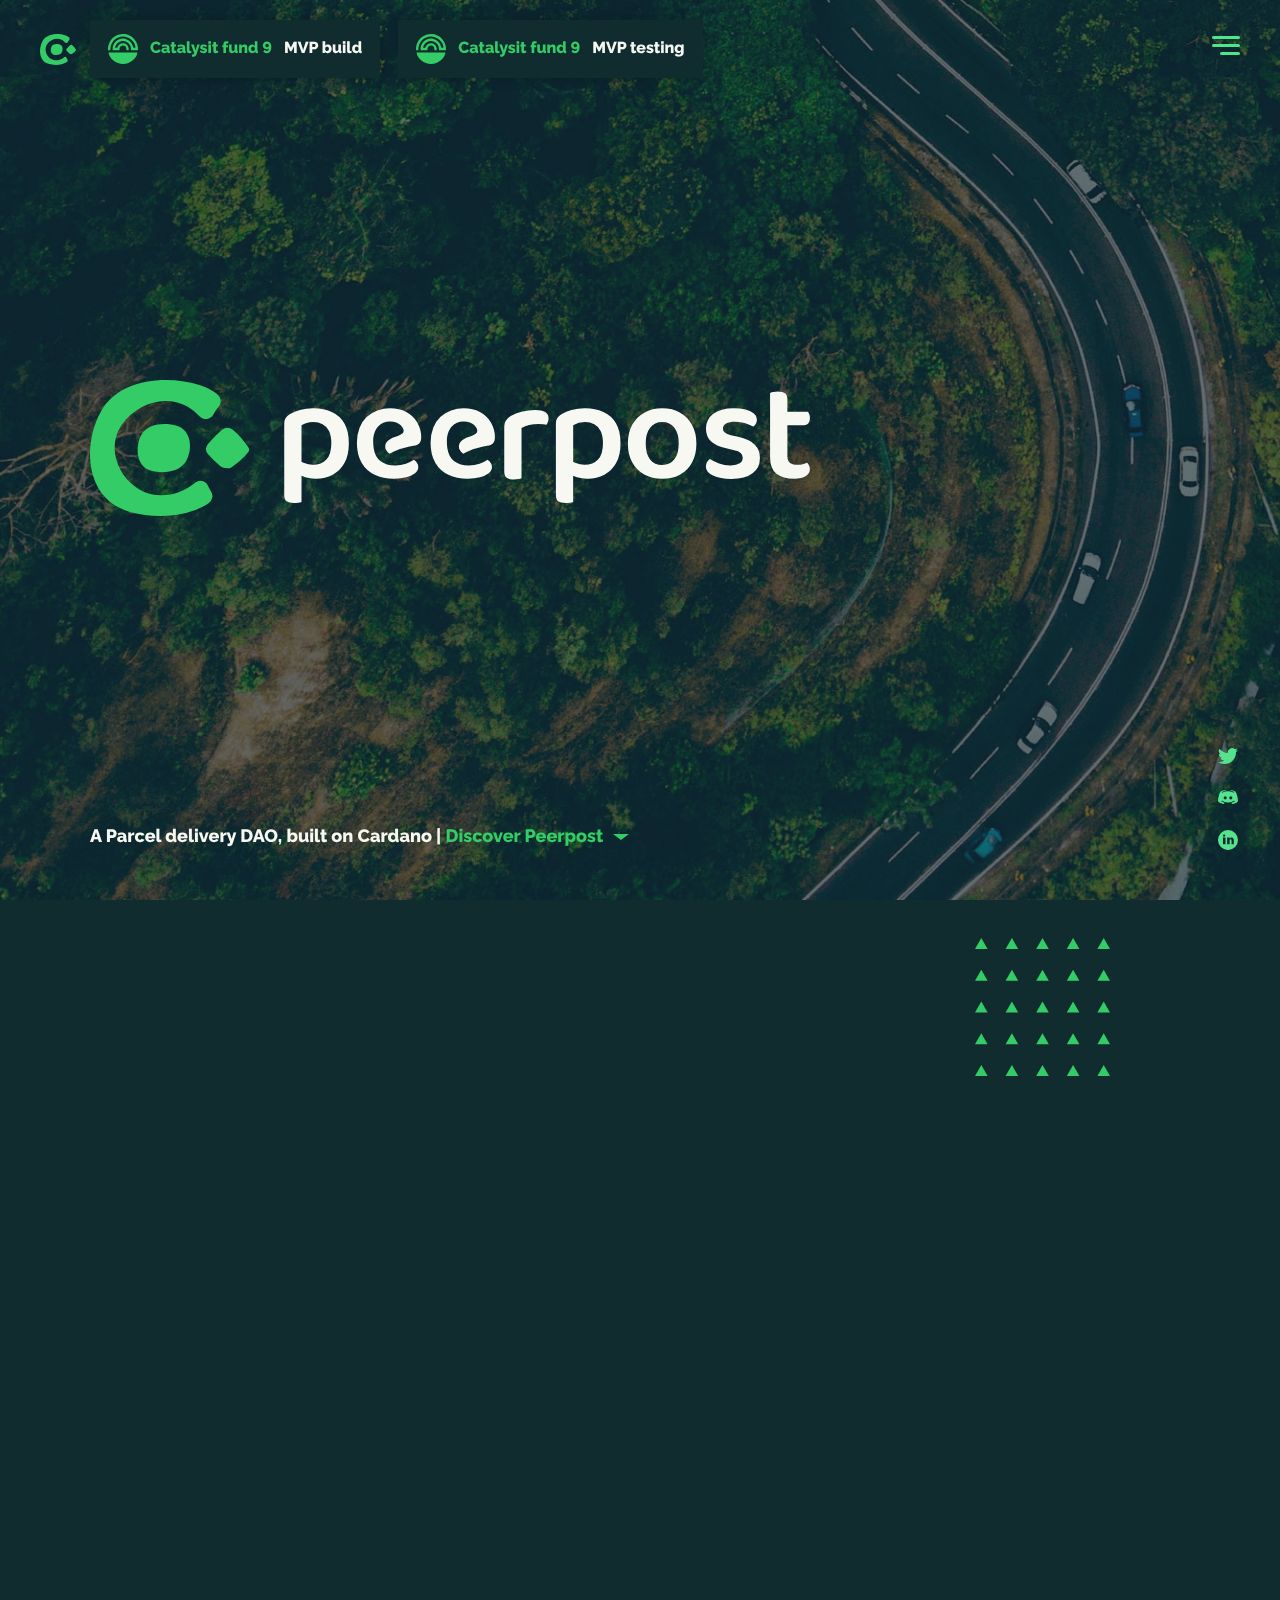
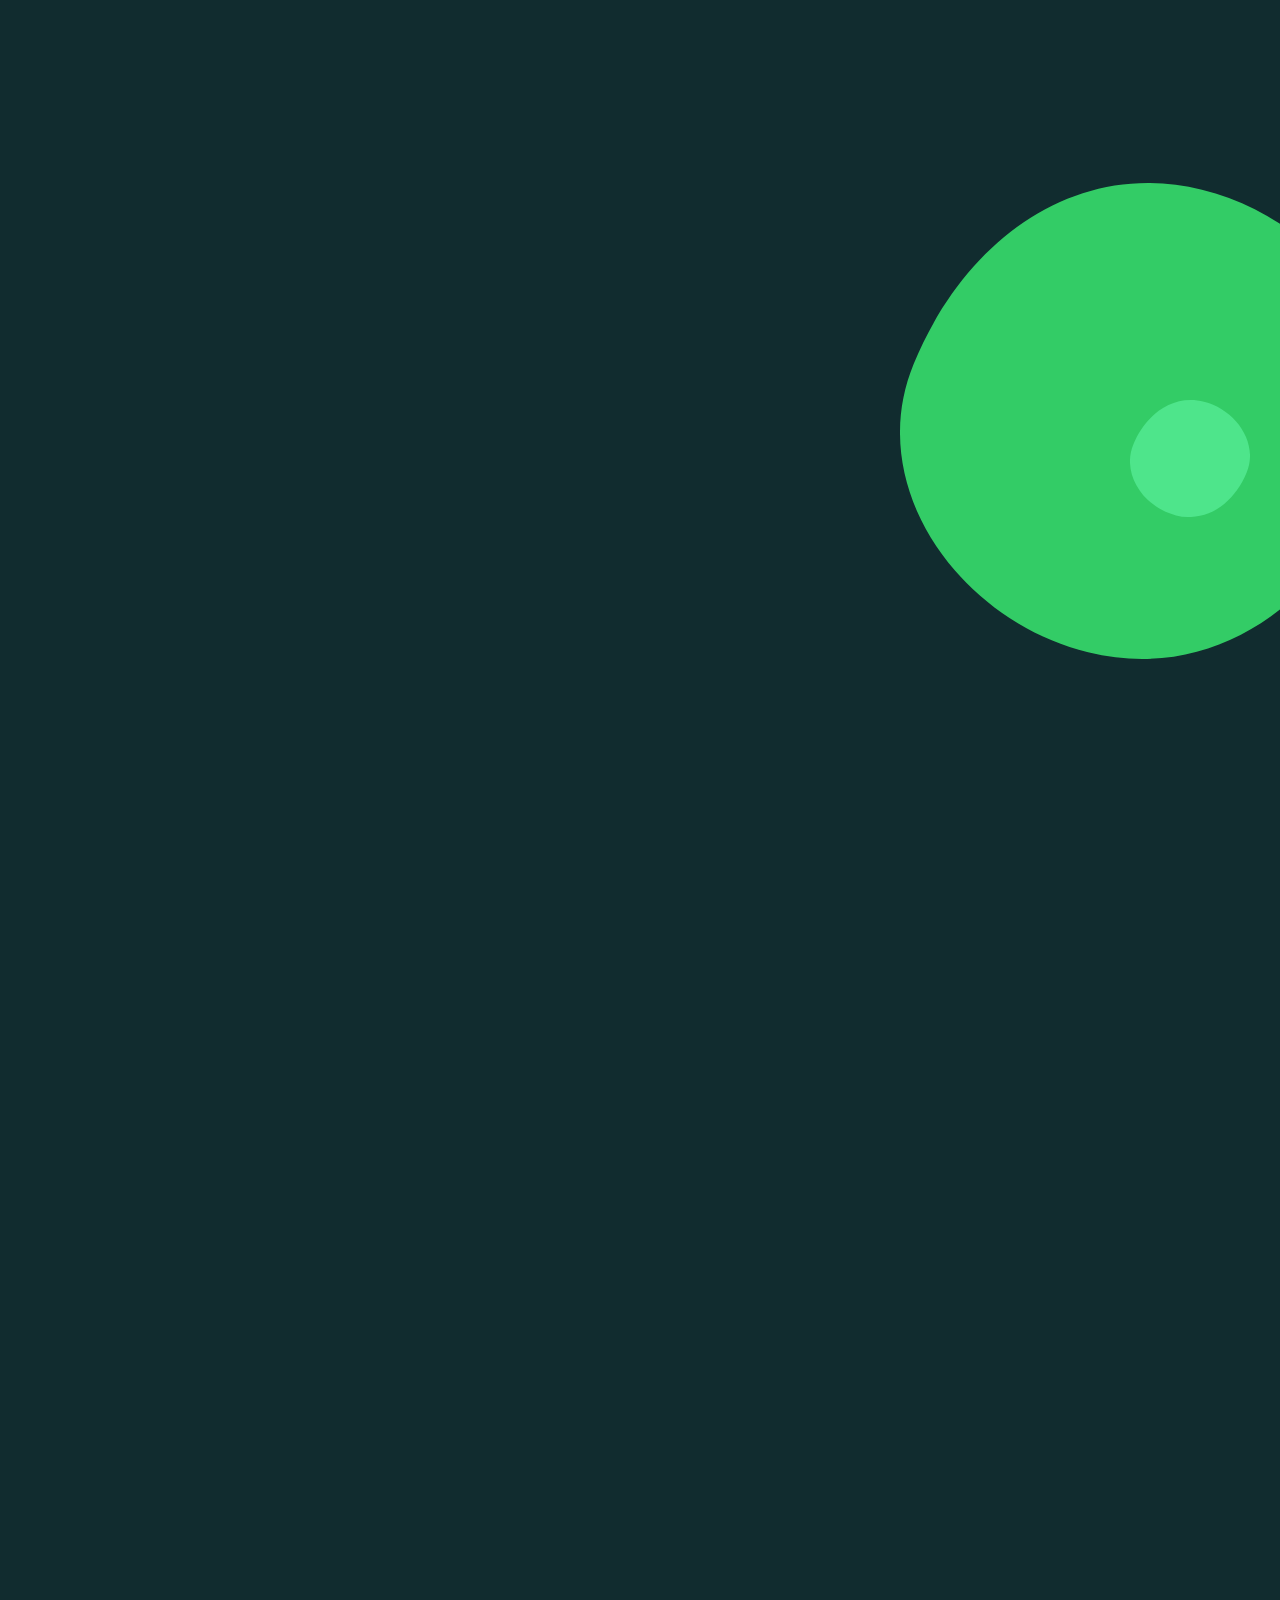
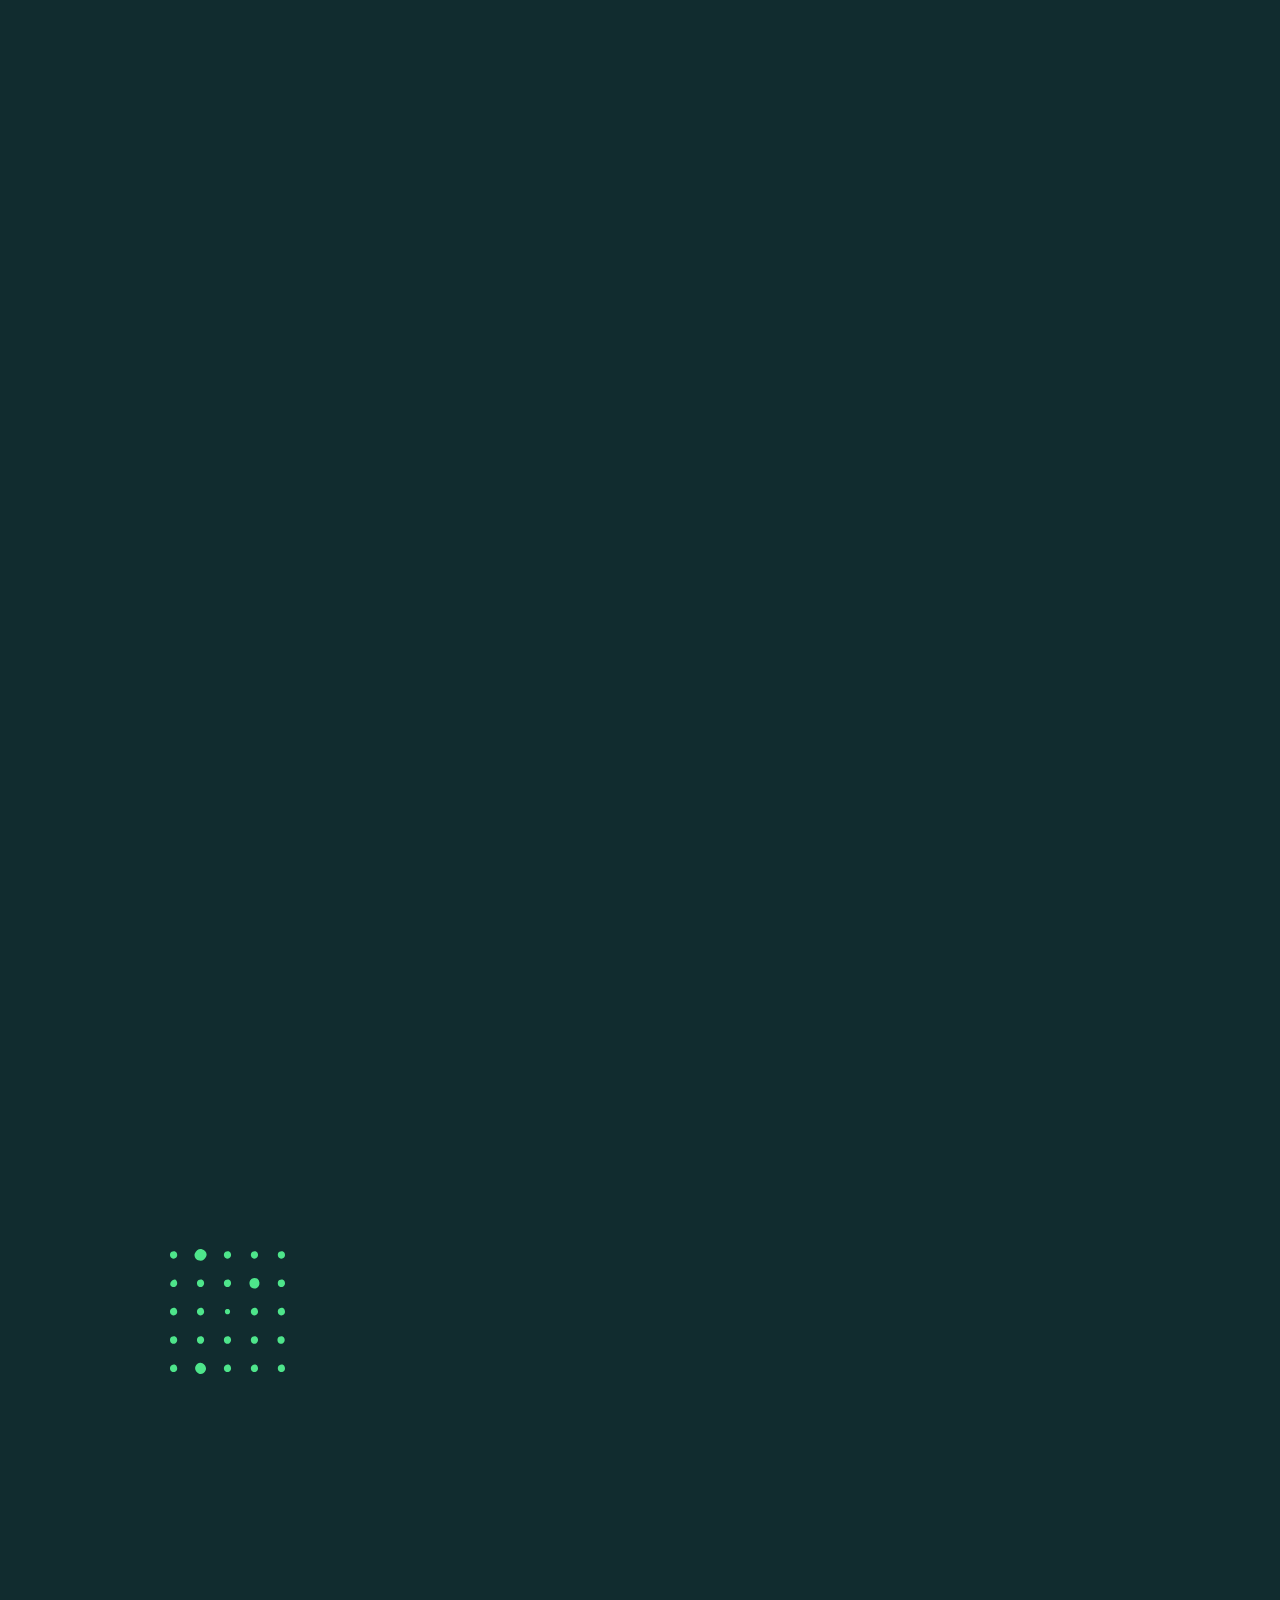
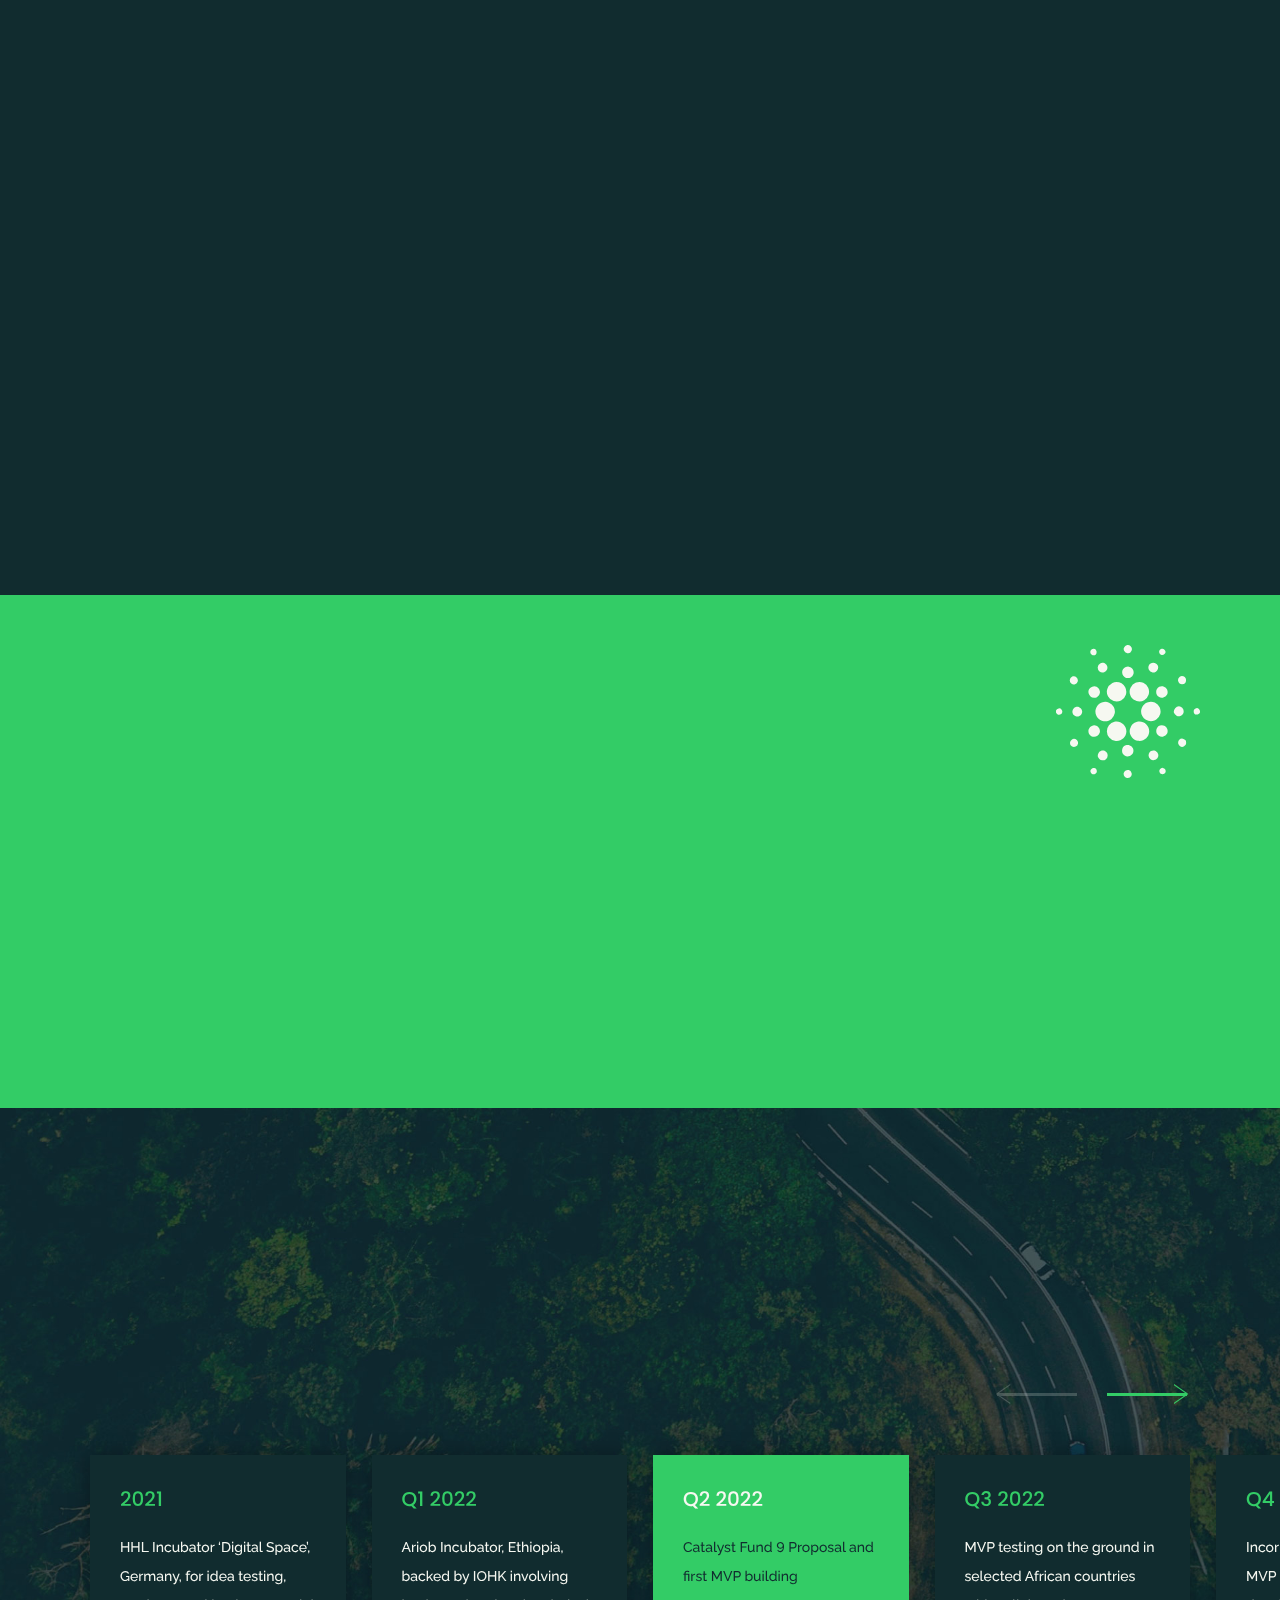
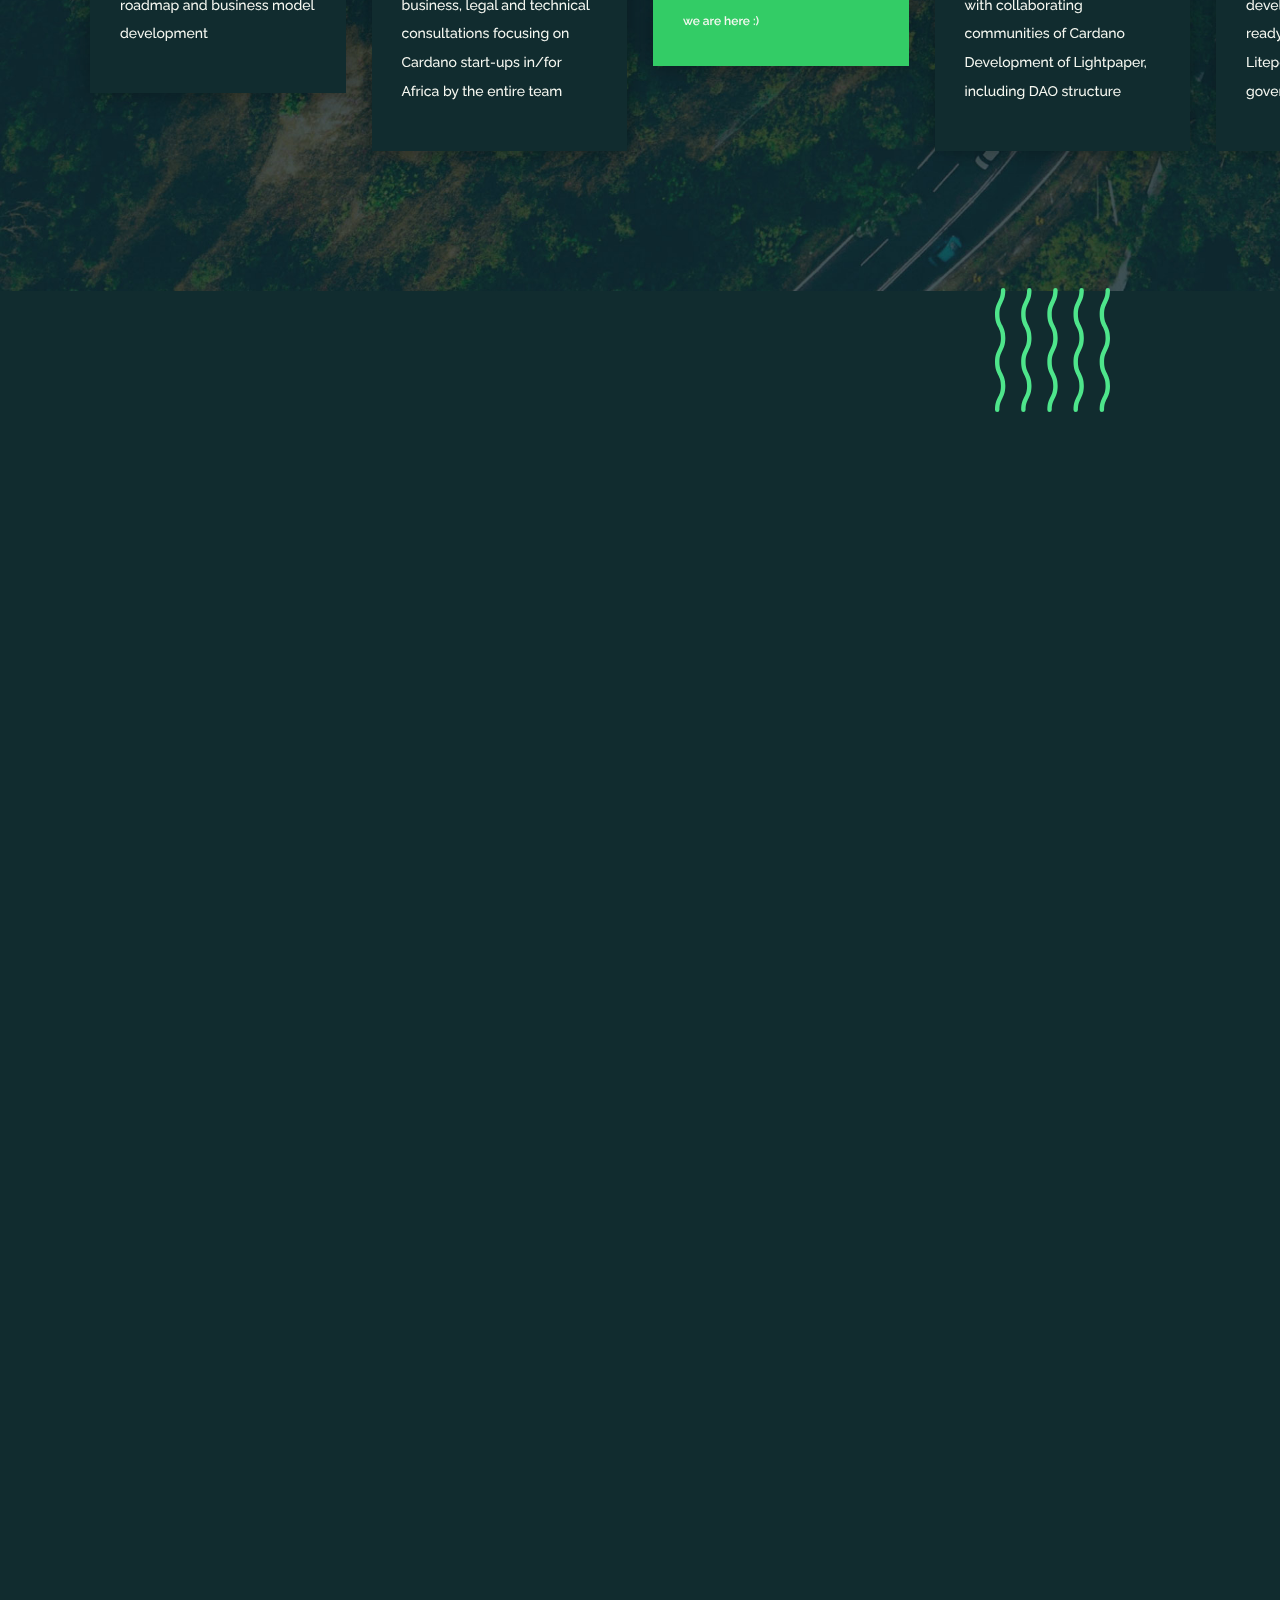
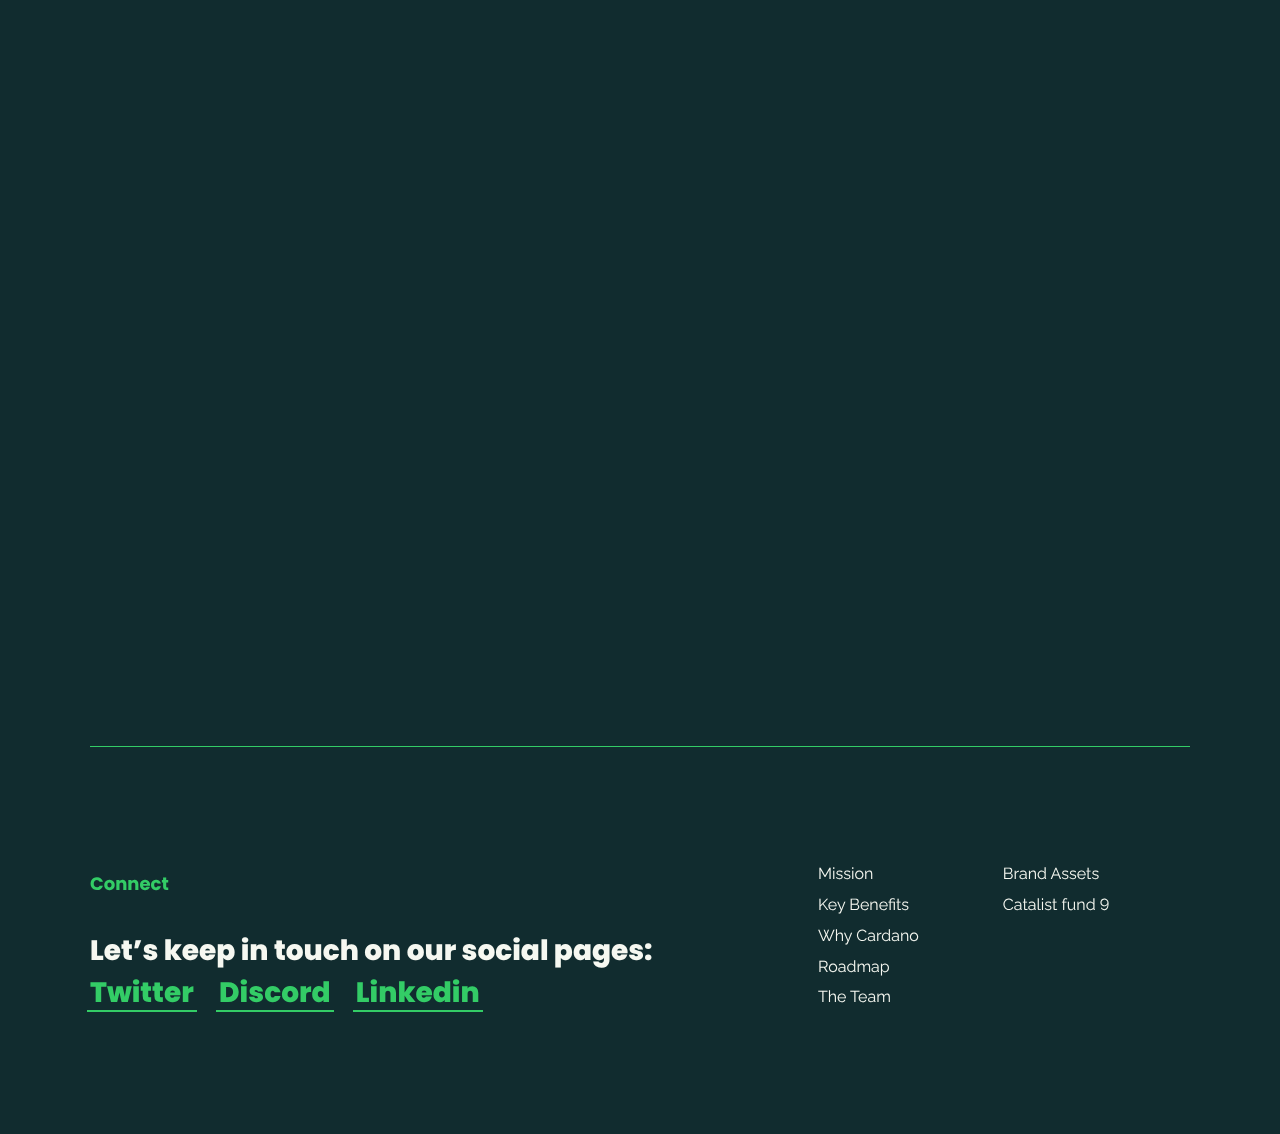
==== commit 511a1672: "Desktop / Mobilw / gTag :: READY v1.0.1" ====
--- a/index.html
+++ b/index.html
@@ -42,6 +42,16 @@
 
   <!-- jQuery custom code -->
   <script src="js/custom.js" type="text/javascript"></script>
+
+  <!-- Global site tag (gtag.js) - Google Analytics -->
+  <script async src="https://www.googletagmanager.com/gtag/js?id=G-HNZC8K12JK"></script>
+  <script>
+    window.dataLayer = window.dataLayer || [];
+    function gtag(){dataLayer.push(arguments);}
+    gtag('js', new Date());
+
+    gtag('config', 'G-HNZC8K12JK');
+  </script>
 
 </head>
 
@@ -345,7 +355,7 @@
               <div> <h4 class="grassland">Omar Mefire</h4> <p>Backend Dev</p> </div>
             </div>
             <div class="team-bottom">
-              <p>I am a software developer with 12+ years of experience and currently working as Sr. Software Engineer at Microsoft. I am also a plutus pioneer cohort #1 and I loves writing haskell</p>
+              <p>I am a software developer with 12+ years of experience and currently working as Sr. Software Engineer at Microsoft. I am also a plutus pioneer cohort #1 and I love writing haskell</p>
               <a href="https://www.linkedin.com/in/omar-mefire-7b611526/" target="_blank">Linkedin profile ></a>
             </div>
           </div>
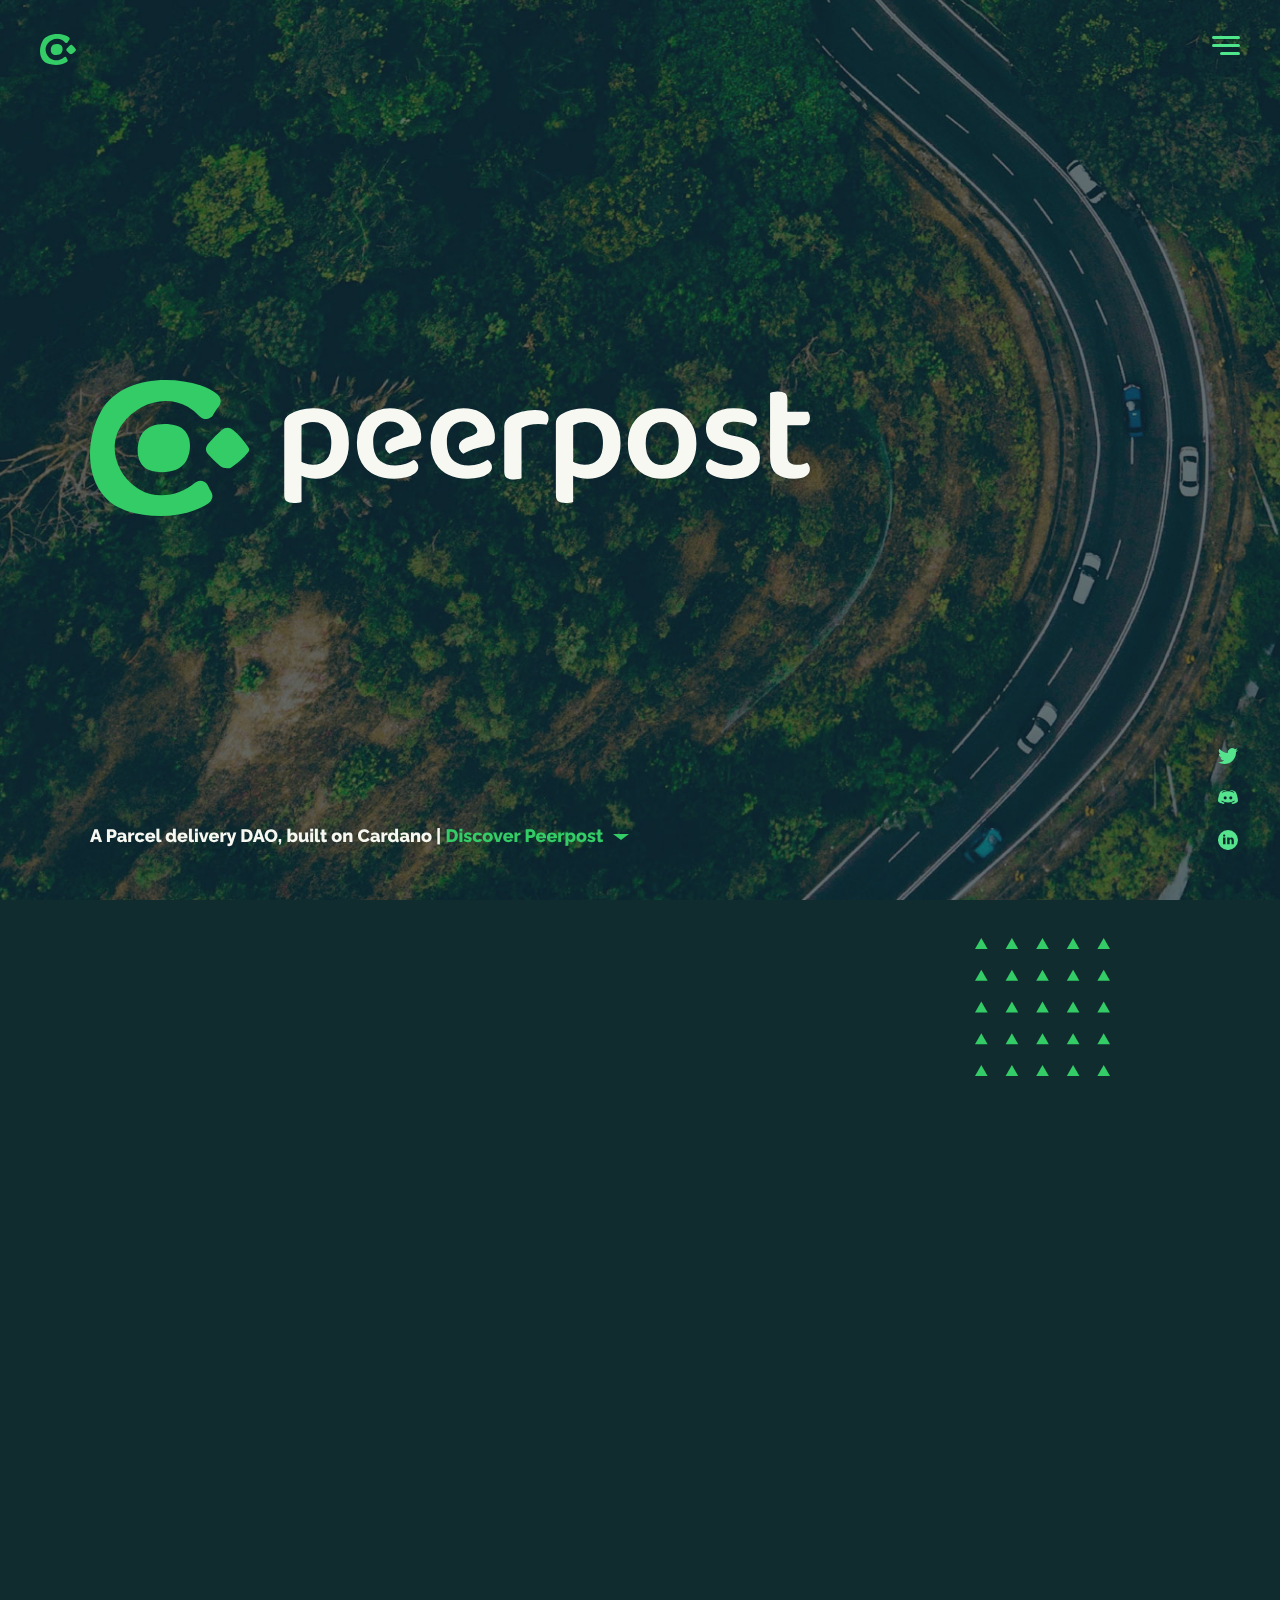
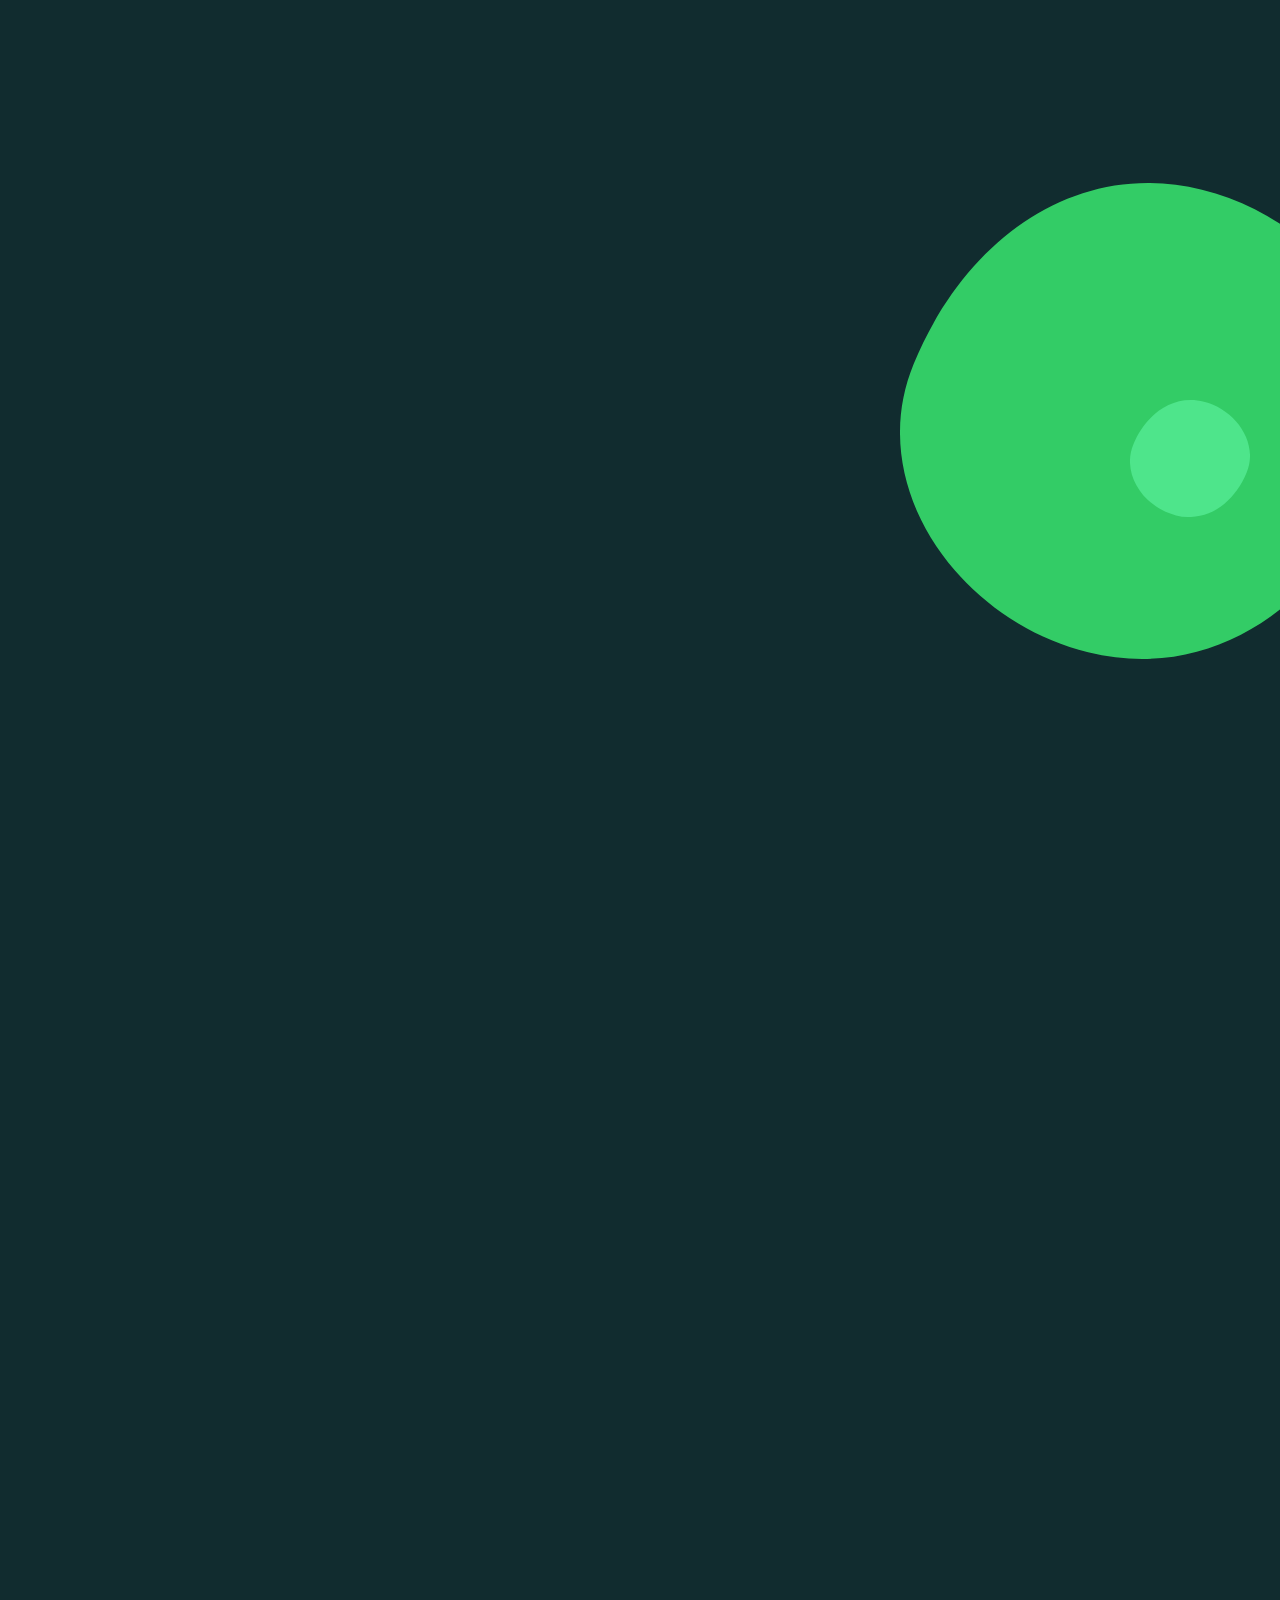
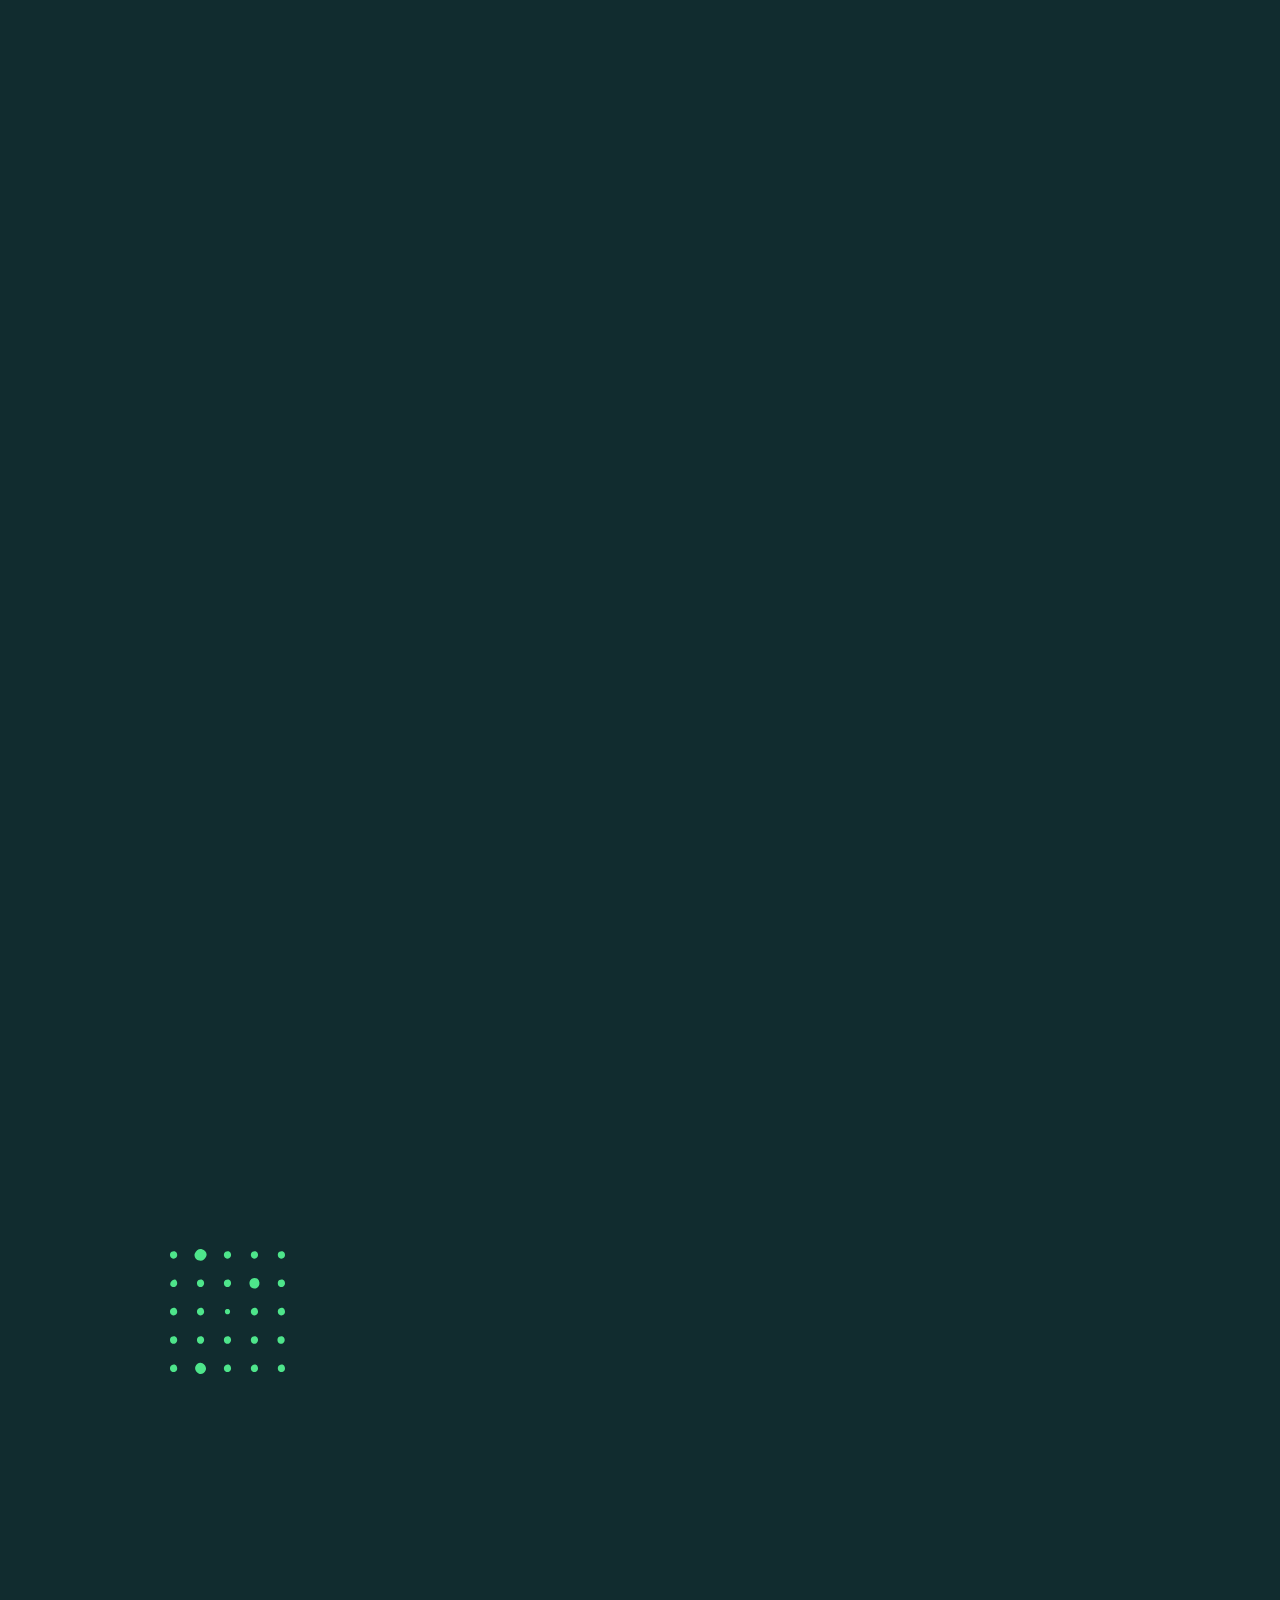
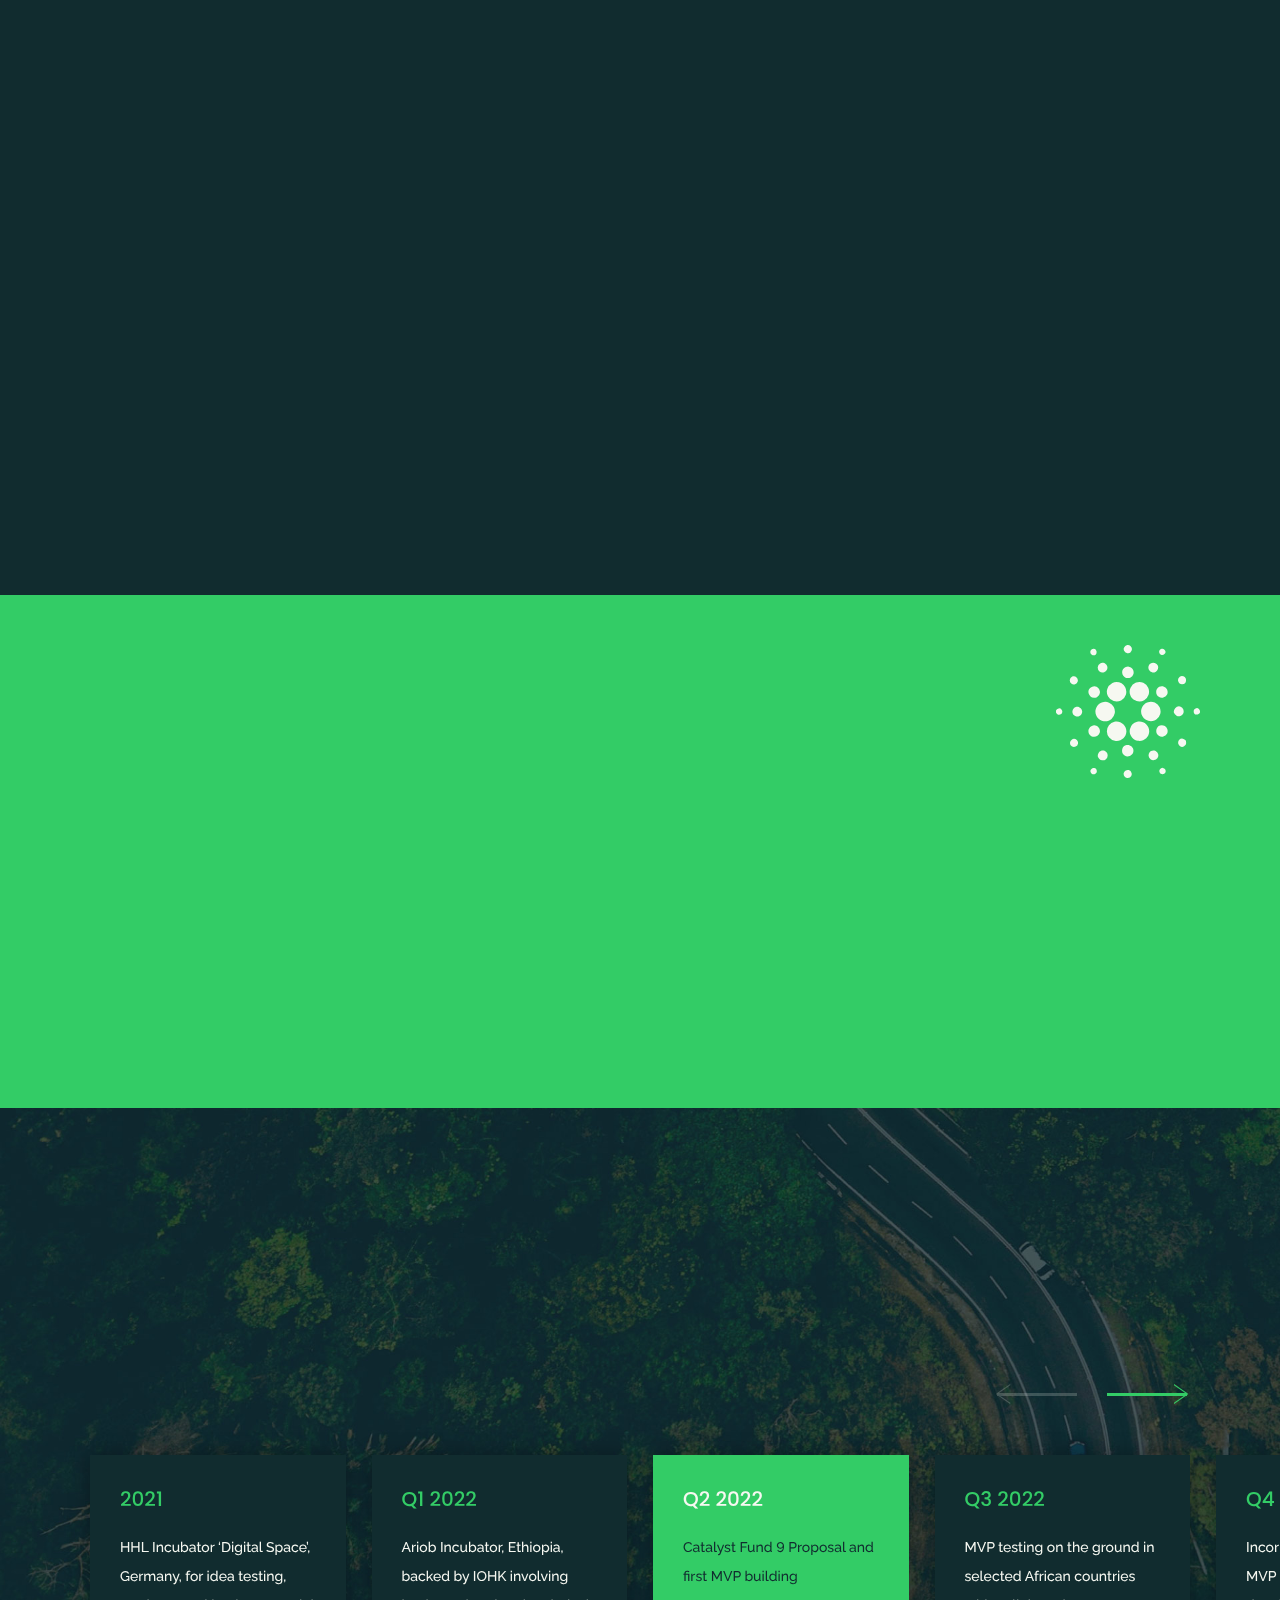
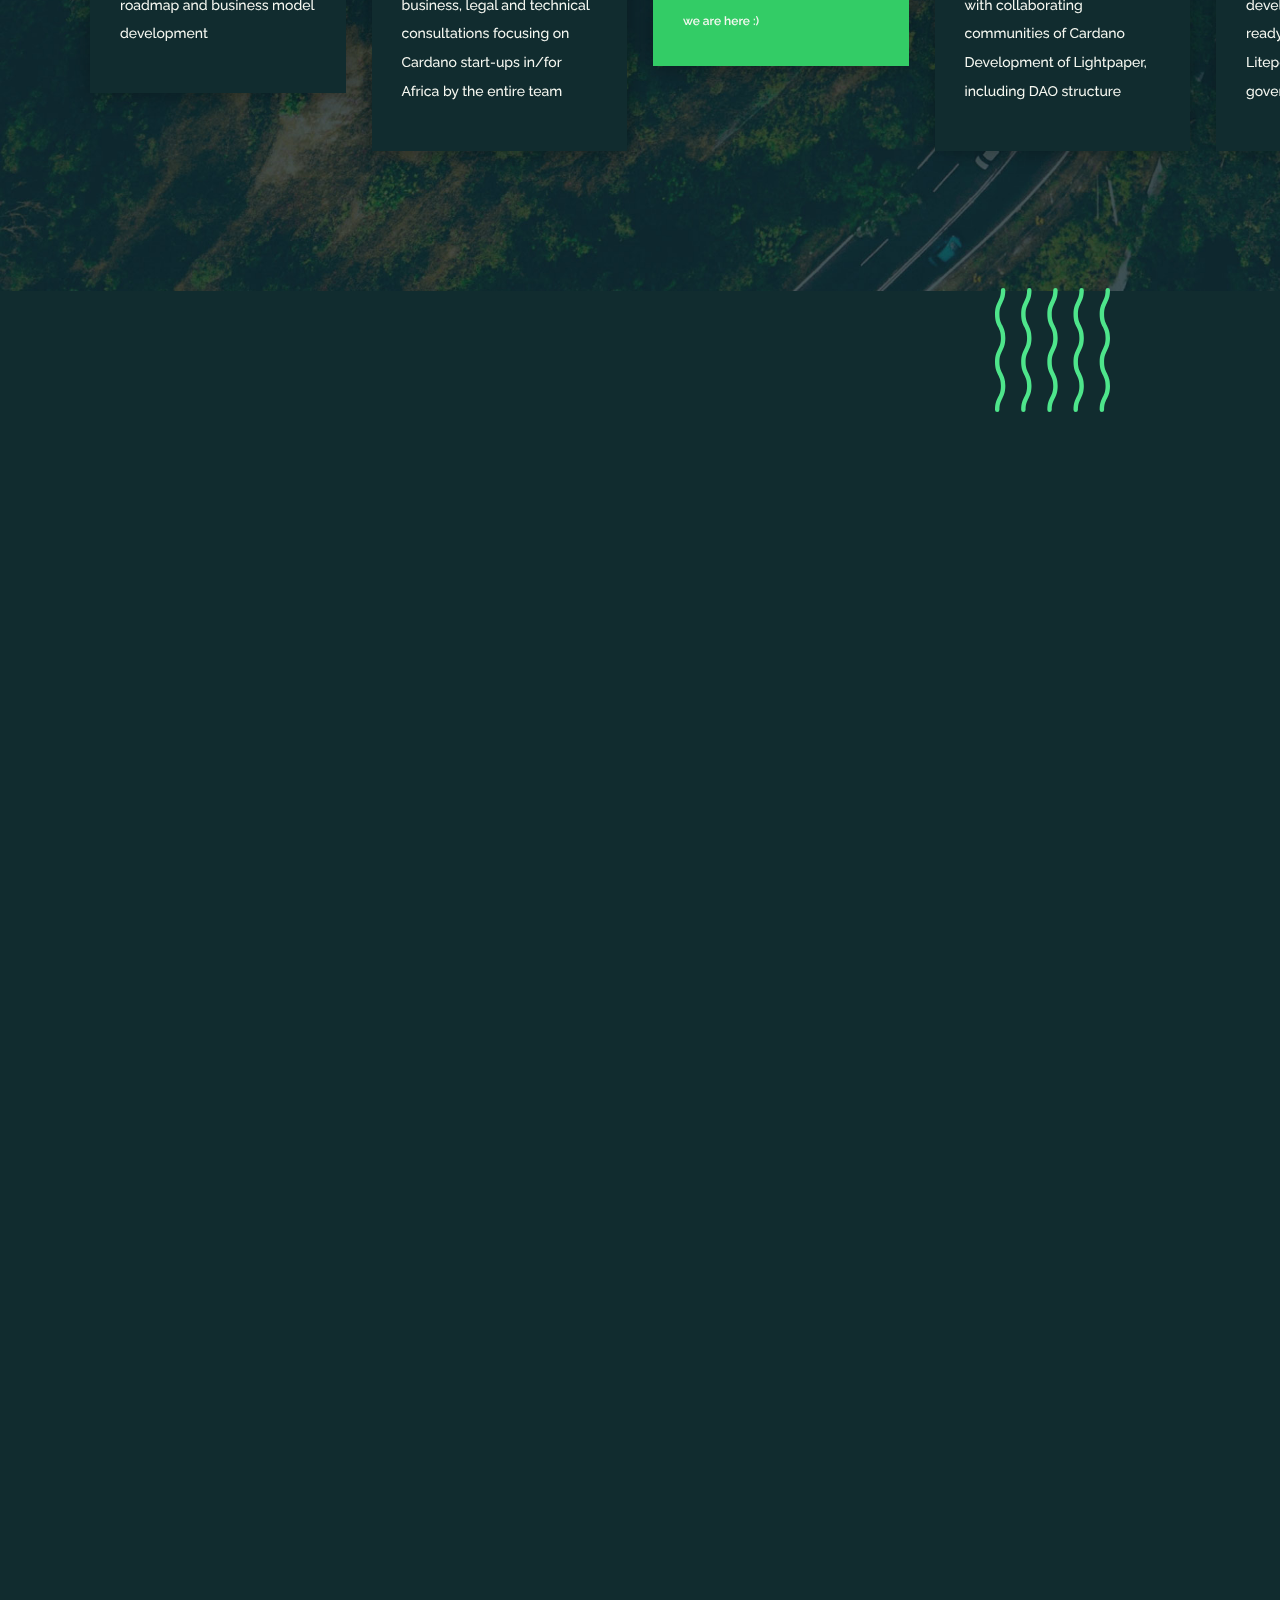
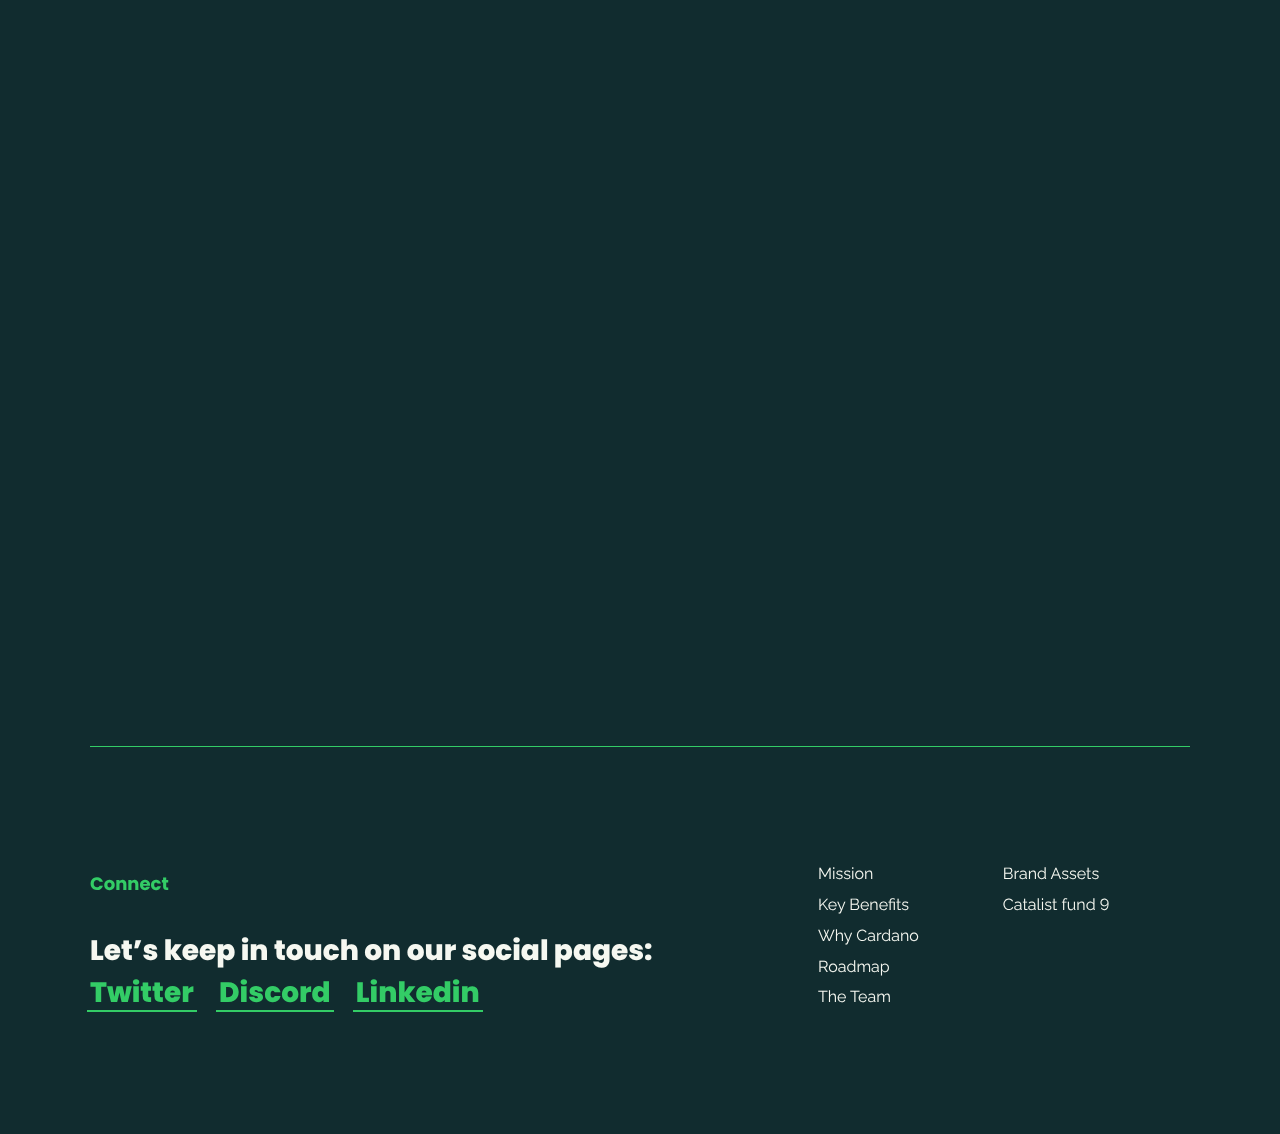
==== commit 54c94795: "make equal height team cards" ====
--- a/index.html
+++ b/index.html
@@ -1,434 +1,628 @@
 <!DOCTYPE html>
 <html lang="en" dir="ltr">
-<head>
-  <meta charset="utf-8">
-  <meta name="viewport" content="width=device-width, initial-scale=1.0, user-scalable=no, shrink-to-fit=no">
-
-  <!-- safari mobile nav bar -->
-  <meta name="theme-color" content="#112C2F">
-
-  <!-- Meta Tags Generic-->
-  <title>Peerpost :: Home</title>
-  <meta property="og:title" content="Peerpost :: Home">
-  <meta property="og:description" content="A Parcel delivery DAO, built on Cardano">
-  <meta property="og:image" content="https://peerpost.io/img/og-image.jpg">
-  <meta name="twitter:card" content="summary_large_image">
-
-
-  <!--  Non-Essential, But Recommended -->
-  <meta property="og:site_name" content="peerpost">
-
-  <link rel="icon" type="image/png" href="img/favicon.png" />
-
-  <!-- Google fonts -->
-  <link rel="preconnect" href="https://fonts.googleapis.com">
-  <link rel="preconnect" href="https://fonts.gstatic.com" crossorigin>
-  <link href="https://fonts.googleapis.com/css2?family=Poppins:ital,wght@0,600;0,700;1,600;1,700&family=Raleway:ital,wght@0,300;0,400;0,500;0,600;0,700;1,300;1,400;1,700&display=swap" rel="stylesheet">
-
-  <!-- css -->
-  <link rel="stylesheet" href="css/style.css">
-  <link rel="stylesheet" href="css/loader.css">
-  <link rel="stylesheet" href="css/responsive.css">
-  <link rel="stylesheet" href="css/owl.carousel.min.css">
-  <link rel="stylesheet" href="css/owl.theme.default.min.css">
-
-  <!--jQuery libraries-->
-  <script src="js/jquery-3-10-1-min.js" type="text/javascript"></script>
-  <script src="js/smooth.js" type="text/javascript"></script>
-  <script src="js/parallax.js" type="text/javascript"></script>
-  <script src="js/owl.carousel.js" type="text/javascript"></script>
-  <script src="js/owl.navigation.js" type="text/javascript"></script>
-  <script src="js/lax.min.js" type="text/javascript"></script>
-
-  <!-- jQuery custom code -->
-  <script src="js/custom.js" type="text/javascript"></script>
-
-  <!-- Global site tag (gtag.js) - Google Analytics -->
-  <script async src="https://www.googletagmanager.com/gtag/js?id=G-HNZC8K12JK"></script>
-  <script>
-    window.dataLayer = window.dataLayer || [];
-    function gtag(){dataLayer.push(arguments);}
-    gtag('js', new Date());
-
-    gtag('config', 'G-HNZC8K12JK');
-  </script>
-
-</head>
-
-<body>
-
-  <!--page loader very basic, waits the load of the header background image and disappears-->
-  <div class="obscurer">
-
-      <div class="vertical-centered-box">
-        <div class="contentt">
-          <div class="loader-circle"></div>
-          <div class="loader-line-mask">
-            <div class="loader-line"></div>
-          </div>
-          <img src="img/svg/symbol.svg" height="70" width="70" />
-        </div>
-      </div>
-
-  </div>
-
-
-  <div class="burger">
-    <span> </span>
-    <span> </span>
-    <span> </span>
-  </div>
-
-
-
-  <header>
-    <ul>
-      <li><a href="#mission">Mission</a></li>
-      <li><a href="#key-benefits">Key Benefits</a></li>
-      <li><a href="#cardano">Why Cardano</a></li>
-      <li><a href="#roadmap">Roadmap</a></li>
-      <li><a href="#the-team">The Team</a></li>
-    </ul>
-  </header>
-
-  <main>
-    <section id="social-fixed">
-      <a href="#" target="_blank"><img src="img/svg/twitter.svg"/></a>
-      <a href="https://discord.gg/pwKNbPYh" target="_blank"><img src="img/svg/discord.svg"/></a>
-      <a href="#" target="_blank"><img src="img/svg/linkedin.svg"/></a>
-    </section>
-
-    <div class="top-button">
-      <a href="#top-hero"><img src="img/svg/symbol.svg"/></a>
-    </div>
-
-    <section id="top-hero">
-      <div class="workspace flex">
-        <div class="scroll-tri-top-resp"></div>
-        <div class="big-logo">
-          <h1><img src="img/svg/base-v1.svg" alt="Peerpost"/></h1>
-        </div>
-
-        <div class="bottom-hero">
-          <p> A Parcel delivery DAO, built on Cardano  |  <a class="disco" href="#mission" target="_blank">Discover Peerpost</a>
-        </div>
-
-        <div class="top-fund9 flex">
-            <a class="fund9" href="https://cardano.ideascale.com/c/idea/416992" target="_blank"><img src="img/svg/pf9.svg"/> Catalysit fund 9 <span class="sec-link">MVP build</span></a>
-            <a class="fund9" href="https://cardano.ideascale.com/c/idea/423109" target="_blank"><img src="img/svg/pf9.svg"/>  Catalysit fund 9 <span class="sec-link">MVP testing</span></a>
-
-        </div>
-
-      </div>
-    </section>
-
-    <section id="mission">
-      <div class="workspace">
-        <div class="scroll-tri lax" data-lax-translate-y="(vh) 1, (-vh) -200" data-lax-anchor="self"></div>
-        <div class="mission-1 animate fade-left">
-          <h2 class="section-titles">Our Mission</h2>
-          <p class="very-big-text">To provide faster, cheaper and greener parcel delivery in <span class="grassland">Africa</span></p>
-        </div>
-
-        <div class="flex">
-          <div class="m2 half animate fade-left">
-            <h4 class="subtitles grassland">The Problem</h4>
-            <p class="text-20">Postal services in African countries are expensive, unreliable, slow, inconvenient, inefficient and even inaccessible to many people. </p>
-          </div>
-
-          <div class="m2 half animate fade-left d200">
-            <h4 class="subtitles grassland">The Solution</h4>
-            <p>We are building on Cardano to disrupt the poor legacy of centralized postal delivery in Africa through an innovative, trustless and blockchain-based peer-to-peer solution, where profits are kept by the community and not extracted by large corporations. </p>
-          </div>
-        </div>
-      </div>
-    </section>
-
-    <section id="key-benefits">
-
-      <div class="workspace">
-        <div class="flex">
-          <div class="benefit-left">
-
-            <div class="b-content">
-              <div class="b-area-text kb1 animate fade-left">
-                <h2 class="section-titles">Key Benefit</h2>
-                <p class="very-big-text">Faster</p>
-                <p class="text-20">People transporting parcels through our system usually go directly to the delivery location and hence require less time for delivery than centralized postal agencies, which on average need at least several days up to a week for nationwide postal delivery.</p>
-              </div>
-            </div>
-
-            <div class="b-content">
-              <div class="b-area-text kb2 animate fade-left">
-                <h2 class="section-titles">Key Benefit</h2>
-                <p class="very-big-text">Cheaper</p>
-                <p class="text-20">African public post offices are more expensive on average than their European counterparts. Transporters of our decentralized delivery system bear most of the fixed cost of the transport themselves as they are going to the destination of the deliverable parcel in the first place.</p>
-              </div>
-            </div>
-
-            <div class="b-content">
-              <div class="b-area-text kb3 animate fade-left">
-                <h2 class="section-titles">Key Benefit</h2>
-                <p class="very-big-text">Greener</p>
-                <p class="text-20">When a transporter goes to the destination in the first place and takes a parcel with him/her creates a lower ecological impact than an highly efficient centralized postal delivery service infrastructure.</p>
-              </div>
-            </div>
-
-          </div>
-
-          <div class="benefit-right">
-            <div class="wrapper">
-              <div class="ins-w">
-                <img id="s-img-1"  src="img/slider-1.jpg"/>
-                <img id="s-img-2"  src="img/slider-2.jpg"/>
-                <img id="s-img-3"  src="img/slider-3.jpg"/>
-              </div>
-            </div>
-          </div>
-        </div>
-      </div>
-
-    </section>
-
-    <section id="much-more">
-      <div class="workspace">
-        <div class="scroll-dots lax" data-lax-translate-y="(vh) 1, (-vh) -200" data-lax-anchor="self"></div>
-        <div class="mm-top animate">
-          <p class="very-big-text">And so much <span class="kambaba">more!</p>
-        </div>
-
-        <div class="flex">
-
-          <div class="more-card animate fade-bottom">
-            <div class="mc-dots"></div>
-            <h4 class="subtitles grassland">Digital</h4>
-            <p>No expensive postal shops or paperwork needed. An entirely digital solution accessible with your phone.</p>
-          </div>
-
-          <div class="more-card animate fade-bottom d200">
-            <div class="mc-dots"></div>
-            <h4 class="subtitles grassland">Trustless</h4>
-            <p>No need to trust anybody as the economic incentives for proper delivery is enshrined in the Smart Contract of the Cardano blockchain.</p>
-          </div>
-
-          <div class="more-card animate fade-bottom d400">
-            <div class="mc-dots"></div>
-            <h4 class="subtitles grassland">Reliable</h4>
-            <p>High quality of delivery without damages are guaranteed due to the economic incentives for the transporter.</p>
-          </div>
-
-          <div class="more-card animate fade-bottom">
-            <div class="mc-dots"></div>
-            <h4 class="subtitles grassland">On time</h4>
-            <p> Transporters are highly incentivised to deliver on time.</p>
-          </div>
-
-          <div class="more-card animate fade-bottom d200">
-            <div class="mc-dots"></div>
-            <h4 class="subtitles grassland">Home to home</h4>
-            <p>Options of having from/to-door pickup and delivery.</p>
-          </div>
-
-          <div class="more-card animate fade-bottom d400">
-            <div class="mc-dots"></div>
-            <h4 class="subtitles grassland">Treacable</h4>
-            <p>Follow the parcel through GPS tracking.</p>
-          </div>
-
-        </div>
-      </div>
-    </section>
-
-    <section id="cardano">
-      <div class="workspace flex">
-
-        <div class="ada"><img src="img/svg/cardano.svg"/></div>
-        <div class="half animate fade-left">
-          <h2 class="section-titles kambaba">Why Cardano?</h2>
-          <p class="medium-big-text">Because it’s the most secure, decentralized and purpose driven Blockchain with Smart Contract capabilities.</p>
-        </div>
-
-        <div class="half animate fade-left d200">
-          <ul class="kambaba">
-            <li>Low ecological footprint due to PoS</li>
-            <li>Focus on Africa</li>
-            <li>Built to solve real world issues</li>
-            <li>Enthusiastic community wanting to make the world a better place</li>
-            <li>Catalyst as the biggest decentralized VC-Fund in the world</li>
-          </ul>
-        </div>
-
-      </div>
-    </section>
-
-    <section id="roadmap">
-      <div class="workspace">
-
-        <h2 class="section-titles animate fade-left">Roadmap</h2>
-        <p class="very-big-text animate fade-left">Where we <br/>are <span class="grassland"> headed</span></p>
-        <div class="carousel owl-carousel">
-
-          <div class="time-card">
-            <p class="subtitle">2021</p>
-            <p>HHL Incubator ‘Digital Space’, Germany, for idea testing, roadmap and business model development</p>
-          </div>
-
-          <div class="time-card">
-            <p class="subtitle">Q1 2022</p>
-            <p>Ariob Incubator, Ethiopia, backed by IOHK involving business, legal and technical consultations focusing on Cardano start-ups in/for Africa by the entire team</p>
-          </div>
-
-          <div class="time-card current">
-            <p class="subtitle">Q2 2022</p>
-            <p>Catalyst Fund 9 Proposal and first MVP building</p>
-          </div>
-
-          <div class="time-card">
-            <p class="subtitle">Q3 2022</p>
-            <p>MVP testing on the ground in selected African countries with collaborating communities of Cardano Development of Lightpaper, including DAO structure</p>
-          </div>
-
-          <div class="time-card">
-            <p class="subtitle">Q4 2022</p>
-            <p>Incorporating the feedback of MVP testing into the development of the market-ready product Publication of Litepepar and DAO governance mechanism</p>
-          </div>
-
-          <div class="time-card">
-            <p class="subtitle">Q1 2023</p>
-            <p>Starting with local & regional marketing campaigns (Catalyst Fund 10). Implementation of DAO technically and legally. Governance token issuance</p>
-          </div>
-
-        </div>
-      </div>
-    </section>
-
-    <section id="the-team">
-      <div class="workspace">
-        <div class="scroll-lines lax" data-lax-translate-y="(vh) 1, (-vh) -200" data-lax-anchor="self"></div>
-        <h2 class="section-titles animate fade-left">The Team</h2>
-        <p class="very-big-text animate fade-left">Who is <br/><span class="grassland"> building it?</span></p>
-
-        <div class="flex">
-          <div class="team-card animate fade-bottom">
-            <div class="wave"><img src="img/svg/lines.svg"/></div>
-            <div class="team-top">
-              <div> <img src="img/team/jeremy.jpg"/> </div>
-              <div> <h4 class="grassland">Jeremias Kräme</h4> <p>Management</p> </div>
-            </div>
-            <div class="team-bottom">
-              <p>Academic background in economics & law and blockchain & entrepreneurship. Professional experience in int. development cooperation at private and public institutions. Completed two startup incubator programs.</p>
-              <a href=" https://www.linkedin.com/in/jeremiaskr%C3%A4mer/" target="_blank">Linkedin profile ></a>
-            </div>
-          </div>
-
-          <div class="team-card animate fade-bottom d200">
-            <div class="wave"><img src="img/svg/lines.svg"/></div>
-            <div class="team-top">
-              <div> <img src="img/team/piyush.jpg"/> </div>
-              <div> <h4 class="grassland">Piyush Thapa</h4> <p>Backend Dev</p> </div>
-            </div>
-            <div class="team-bottom">
-              <p>A backend developer with 6+ year experience, who joined Plutus Pioneer Programme #1 & recently finished Cardano professional course at Emurgo.
-He loves writing Elixir, Rust & Haskell.</p>
-              <a href="https://www.linkedin.com/in/piyush-thapa/" target="_blank">Linkedin profile ></a>
-            </div>
-          </div>
-
-          <div class="team-card animate fade-bottom d400">
-            <div class="wave"><img src="img/svg/lines.svg"/></div>
-            <div class="team-top">
-              <div> <img src="img/team/luigi.jpg"/> </div>
-              <div> <h4 class="grassland">Luigi Carlini</h4> <p>Design, WebDev, UX UI</p> </div>
-            </div>
-            <div class="team-bottom">
-              <p>Hi! I’m an Art Director and designer,  highly fascinated by the world of coding. At the same time I am a web developer, highly fascinated by the world of design…
-15 years of experience</p>
-              <a href="https://www.linkedin.com/in/luigi-carlini/ " target="_blank">Linkedin profile ></a>
-            </div>
-          </div>
-
-
-          <div class="team-card animate fade-bottom">
-            <div class="wave"><img src="img/svg/lines.svg"/></div>
-            <div class="team-top">
-              <div> <img src="img/team/omar.jpg"/> </div>
-              <div> <h4 class="grassland">Omar Mefire</h4> <p>Backend Dev</p> </div>
-            </div>
-            <div class="team-bottom">
-              <p>I am a software developer with 12+ years of experience and currently working as Sr. Software Engineer at Microsoft. I am also a plutus pioneer cohort #1 and I love writing haskell</p>
-              <a href="https://www.linkedin.com/in/omar-mefire-7b611526/" target="_blank">Linkedin profile ></a>
-            </div>
-          </div>
-
-          <div class="team-card animate fade-bottom d200">
-            <div class="wave"><img src="img/svg/lines.svg"/></div>
-            <div class="team-top">
-              <div> <img src="img/team/nat.jpg"/> </div>
-              <div> <h4 class="grassland"> Nathaniel Boahen</h4> <p>Frontend Dev</p> </div>
-            </div>
-            <div class="team-bottom">
-              <p>I am a computer scientist by training, and have been working as a software engineer since 2010. I am currently focused on incorporating blockchain, machine learning, and process automation into building impactful solutions.</p>
-              <a href="https://www.linkedin.com/in/nathanielboahen/ " target="_blank">Linkedin profile ></a>
-            </div>
-          </div>
-
-          <div class="team-card animate fade-bottom d400">
-            <div class="wave"><img src="img/svg/lines.svg"/></div>
-            <div class="team-top">
-              <div> <img src="img/team/aayush.jpg"/> </div>
-              <div> <h4 class="grassland">Aayush Thapa</h4> <p>Frontend Dev</p> </div>
-            </div>
-            <div class="team-bottom">
-              <p>A full stack developer with 4+ years of experience in development of web app (React, Svelte), mobile (React Native, Flutter, Swift) and Rust (backend).</p>
-              <a href="https://www.linkedin.com/in/aayushth/" target="_blank">Linkedin profile ></a>
-            </div>
-          </div>
-
-        </div>
-
-      </div>
-    </section>
-
-    <section id="partners">
-      <div class="workspace animate fade-bottom">
-        <h2 class="section-titles">Our Partners</h2>
-        <p class="medium-big-text">The Ariob Incubator is a 5-month, cohort based, startup support program backed by IOHK and designed to boost the growth of high potential startups through professional business consulting, training, market linkage opportunities, and <span class="grassland">seed investments.</span></p>
-        <div class="big-partners">
-          <a href="https://ariob.io/startups/" target="_blank">Airob Incubator</a>
-          <!--<a href="https://www.wada.org/" target="_blank">WADA</a>-->
-        </div>
-      </div>
-    </section>
-
-  </main>
-
-  <footer>
-    <div class="workspace flex">
-      <div class="foot-left">
-        <h4 class="subtitles grassland">Connect</h2>
-        <p class="medium-big-text">Let’s keep in touch on our social pages:<br>
-          <a href="#">Twitter</a> <a href="https://discord.gg/pwKNbPYh" target="_blank">Discord</a> <a href="#">Linkedin</a>
-        </p>
-      </div>
-
-      <div class="foot-right flex">
-        <ul>
-          <li><a href="#mission">Mission</a></li>
-          <li><a href="#key-benefits">Key Benefits</a></li>
-          <li><a href="#cardano">Why Cardano</a></li>
-          <li><a href="#roadmap">Roadmap</a></li>
-          <li><a href="#the-team">The Team</a></li>
-        </ul>
-
-        <ul>
-          <li><a href="https://drive.google.com/drive/folders/1727zwwD8ZutXwnfQfjuPytX-uaifKli3?usp=sharing" target="_blank">Brand Assets</a></li>
-          <li><a href="https://cardano.ideascale.com/c/idea/416992" target="_blank">Catalist fund 9</a></li>
-
-        </ul>
-      </div>
-    </div>
-  </footer>
-
-</body>
-
+	<head>
+		<meta charset="utf-8" />
+		<meta
+			name="viewport"
+			content="width=device-width, initial-scale=1.0, user-scalable=no, shrink-to-fit=no"
+		/>
+
+		<!-- safari mobile nav bar -->
+		<meta name="theme-color" content="#112C2F" />
+
+		<!-- Meta Tags Generic-->
+		<title>Peerpost :: Home</title>
+		<meta property="og:title" content="Peerpost :: Home" />
+		<meta
+			property="og:description"
+			content="A Parcel delivery DAO, built on Cardano"
+		/>
+		<meta property="og:image" content="https://peerpost.io/img/og-image.jpg" />
+		<meta name="twitter:card" content="summary_large_image" />
+
+		<!--  Non-Essential, But Recommended -->
+		<meta property="og:site_name" content="peerpost" />
+
+		<link rel="icon" type="image/png" href="img/favicon.png" />
+
+		<!-- Google fonts -->
+		<link rel="preconnect" href="https://fonts.googleapis.com" />
+		<link rel="preconnect" href="https://fonts.gstatic.com" crossorigin />
+		<link
+			href="https://fonts.googleapis.com/css2?family=Poppins:ital,wght@0,600;0,700;1,600;1,700&family=Raleway:ital,wght@0,300;0,400;0,500;0,600;0,700;1,300;1,400;1,700&display=swap"
+			rel="stylesheet"
+		/>
+
+		<!-- css -->
+		<link rel="stylesheet" href="css/style.css" />
+		<link rel="stylesheet" href="css/loader.css" />
+		<link rel="stylesheet" href="css/responsive.css" />
+		<link rel="stylesheet" href="css/owl.carousel.min.css" />
+		<link rel="stylesheet" href="css/owl.theme.default.min.css" />
+
+		<!--jQuery libraries-->
+		<script src="js/jquery-3-10-1-min.js" type="text/javascript"></script>
+		<script src="js/smooth.js" type="text/javascript"></script>
+		<script src="js/parallax.js" type="text/javascript"></script>
+		<script src="js/owl.carousel.js" type="text/javascript"></script>
+		<script src="js/owl.navigation.js" type="text/javascript"></script>
+		<script src="js/lax.min.js" type="text/javascript"></script>
+
+		<!-- jQuery custom code -->
+		<script src="js/custom.js" type="text/javascript"></script>
+
+		<!-- Global site tag (gtag.js) - Google Analytics -->
+		<script
+			async
+			src="https://www.googletagmanager.com/gtag/js?id=G-HNZC8K12JK"
+		></script>
+		<script>
+			window.dataLayer = window.dataLayer || [];
+			function gtag() {
+				dataLayer.push(arguments);
+			}
+			gtag("js", new Date());
+
+			gtag("config", "G-HNZC8K12JK");
+		</script>
+	</head>
+
+	<body>
+		<!--page loader very basic, waits the load of the header background image and disappears-->
+		<div class="obscurer">
+			<div class="vertical-centered-box">
+				<div class="contentt">
+					<div class="loader-circle"></div>
+					<div class="loader-line-mask">
+						<div class="loader-line"></div>
+					</div>
+					<img src="img/svg/symbol.svg" height="70" width="70" />
+				</div>
+			</div>
+		</div>
+
+		<div class="burger">
+			<span> </span>
+			<span> </span>
+			<span> </span>
+		</div>
+
+		<header>
+			<ul>
+				<li><a href="#mission">Mission</a></li>
+				<li><a href="#key-benefits">Key Benefits</a></li>
+				<li><a href="#cardano">Why Cardano</a></li>
+				<li><a href="#roadmap">Roadmap</a></li>
+				<li><a href="#the-team">The Team</a></li>
+			</ul>
+		</header>
+
+		<main>
+			<section id="social-fixed">
+				<a href="#" target="_blank"><img src="img/svg/twitter.svg" /></a>
+				<a href="https://discord.gg/pwKNbPYh" target="_blank"
+					><img src="img/svg/discord.svg"
+				/></a>
+				<a href="#" target="_blank"><img src="img/svg/linkedin.svg" /></a>
+			</section>
+
+			<div class="top-button">
+				<a href="#top-hero"><img src="img/svg/symbol.svg" /></a>
+			</div>
+
+			<section id="top-hero">
+				<div class="workspace flex">
+					<div class="scroll-tri-top-resp"></div>
+					<div class="big-logo">
+						<h1><img src="img/svg/base-v1.svg" alt="Peerpost" /></h1>
+					</div>
+
+					<div class="bottom-hero">
+						<p>
+							A Parcel delivery DAO, built on Cardano |
+							<a class="disco" href="#mission" target="_blank"
+								>Discover Peerpost</a
+							>
+						</p>
+					</div>
+
+					<div class="top-fund9 flex">
+						<a
+							class="fund9"
+							href="https://cardano.ideascale.com/c/idea/416992"
+							target="_blank"
+							><img src="img/svg/pf9.svg" /> Catalysit fund 9
+							<span class="sec-link">MVP build</span></a
+						>
+						<a
+							class="fund9"
+							href="https://cardano.ideascale.com/c/idea/423109"
+							target="_blank"
+							><img src="img/svg/pf9.svg" /> Catalysit fund 9
+							<span class="sec-link">MVP testing</span></a
+						>
+					</div>
+				</div>
+			</section>
+
+			<section id="mission">
+				<div class="workspace">
+					<div
+						class="scroll-tri lax"
+						data-lax-translate-y="(vh) 1, (-vh) -200"
+						data-lax-anchor="self"
+					></div>
+					<div class="mission-1 animate fade-left">
+						<h2 class="section-titles">Our Mission</h2>
+						<p class="very-big-text">
+							To provide faster, cheaper and greener parcel delivery in
+							<span class="grassland">Africa</span>
+						</p>
+					</div>
+
+					<div class="flex">
+						<div class="m2 half animate fade-left">
+							<h4 class="subtitles grassland">The Problem</h4>
+							<p class="text-20">
+								Postal services in African countries are expensive, unreliable,
+								slow, inconvenient, inefficient and even inaccessible to many
+								people.
+							</p>
+						</div>
+
+						<div class="m2 half animate fade-left d200">
+							<h4 class="subtitles grassland">The Solution</h4>
+							<p>
+								We are building on Cardano to disrupt the poor legacy of
+								centralized postal delivery in Africa through an innovative,
+								trustless and blockchain-based peer-to-peer solution, where
+								profits are kept by the community and not extracted by large
+								corporations.
+							</p>
+						</div>
+					</div>
+				</div>
+			</section>
+
+			<section id="key-benefits">
+				<div class="workspace">
+					<div class="flex">
+						<div class="benefit-left">
+							<div class="b-content">
+								<div class="b-area-text kb1 animate fade-left">
+									<h2 class="section-titles">Key Benefit</h2>
+									<p class="very-big-text">Faster</p>
+									<p class="text-20">
+										People transporting parcels through our system usually go
+										directly to the delivery location and hence require less
+										time for delivery than centralized postal agencies, which on
+										average need at least several days up to a week for
+										nationwide postal delivery.
+									</p>
+								</div>
+							</div>
+
+							<div class="b-content">
+								<div class="b-area-text kb2 animate fade-left">
+									<h2 class="section-titles">Key Benefit</h2>
+									<p class="very-big-text">Cheaper</p>
+									<p class="text-20">
+										African public post offices are more expensive on average
+										than their European counterparts. Transporters of our
+										decentralized delivery system bear most of the fixed cost of
+										the transport themselves as they are going to the
+										destination of the deliverable parcel in the first place.
+									</p>
+								</div>
+							</div>
+
+							<div class="b-content">
+								<div class="b-area-text kb3 animate fade-left">
+									<h2 class="section-titles">Key Benefit</h2>
+									<p class="very-big-text">Greener</p>
+									<p class="text-20">
+										When a transporter goes to the destination in the first
+										place and takes a parcel with him/her creates a lower
+										ecological impact than an highly efficient centralized
+										postal delivery service infrastructure.
+									</p>
+								</div>
+							</div>
+						</div>
+
+						<div class="benefit-right">
+							<div class="wrapper">
+								<div class="ins-w">
+									<img id="s-img-1" src="img/slider-1.jpg" />
+									<img id="s-img-2" src="img/slider-2.jpg" />
+									<img id="s-img-3" src="img/slider-3.jpg" />
+								</div>
+							</div>
+						</div>
+					</div>
+				</div>
+			</section>
+
+			<section id="much-more">
+				<div class="workspace">
+					<div
+						class="scroll-dots lax"
+						data-lax-translate-y="(vh) 1, (-vh) -200"
+						data-lax-anchor="self"
+					></div>
+					<div class="mm-top animate">
+						<p class="very-big-text">
+							And so much <span class="kambaba">more!</span>
+						</p>
+					</div>
+
+					<div class="flex">
+						<div class="more-card animate fade-bottom">
+							<div class="mc-dots"></div>
+							<h4 class="subtitles grassland">Digital</h4>
+							<p>
+								No expensive postal shops or paperwork needed. An entirely
+								digital solution accessible with your phone.
+							</p>
+						</div>
+
+						<div class="more-card animate fade-bottom d200">
+							<div class="mc-dots"></div>
+							<h4 class="subtitles grassland">Trustless</h4>
+							<p>
+								No need to trust anybody as the economic incentives for proper
+								delivery is enshrined in the Smart Contract of the Cardano
+								blockchain.
+							</p>
+						</div>
+
+						<div class="more-card animate fade-bottom d400">
+							<div class="mc-dots"></div>
+							<h4 class="subtitles grassland">Reliable</h4>
+							<p>
+								High quality of delivery without damages are guaranteed due to
+								the economic incentives for the transporter.
+							</p>
+						</div>
+
+						<div class="more-card animate fade-bottom">
+							<div class="mc-dots"></div>
+							<h4 class="subtitles grassland">On time</h4>
+							<p>Transporters are highly incentivised to deliver on time.</p>
+						</div>
+
+						<div class="more-card animate fade-bottom d200">
+							<div class="mc-dots"></div>
+							<h4 class="subtitles grassland">Home to home</h4>
+							<p>Options of having from/to-door pickup and delivery.</p>
+						</div>
+
+						<div class="more-card animate fade-bottom d400">
+							<div class="mc-dots"></div>
+							<h4 class="subtitles grassland">Treacable</h4>
+							<p>Follow the parcel through GPS tracking.</p>
+						</div>
+					</div>
+				</div>
+			</section>
+
+			<section id="cardano">
+				<div class="workspace flex">
+					<div class="ada"><img src="img/svg/cardano.svg" /></div>
+					<div class="half animate fade-left">
+						<h2 class="section-titles kambaba">Why Cardano?</h2>
+						<p class="medium-big-text">
+							Because it’s the most secure, decentralized and purpose driven
+							Blockchain with Smart Contract capabilities.
+						</p>
+					</div>
+
+					<div class="half animate fade-left d200">
+						<ul class="kambaba">
+							<li>Low ecological footprint due to PoS</li>
+							<li>Focus on Africa</li>
+							<li>Built to solve real world issues</li>
+							<li>
+								Enthusiastic community wanting to make the world a better place
+							</li>
+							<li>
+								Catalyst as the biggest decentralized VC-Fund in the world
+							</li>
+						</ul>
+					</div>
+				</div>
+			</section>
+
+			<section id="roadmap">
+				<div class="workspace">
+					<h2 class="section-titles animate fade-left">Roadmap</h2>
+					<p class="very-big-text animate fade-left">
+						Where we <br />are <span class="grassland"> headed</span>
+					</p>
+					<div class="carousel owl-carousel">
+						<div class="time-card">
+							<p class="subtitle">2021</p>
+							<p>
+								HHL Incubator ‘Digital Space’, Germany, for idea testing,
+								roadmap and business model development
+							</p>
+						</div>
+
+						<div class="time-card">
+							<p class="subtitle">Q1 2022</p>
+							<p>
+								Ariob Incubator, Ethiopia, backed by IOHK involving business,
+								legal and technical consultations focusing on Cardano start-ups
+								in/for Africa by the entire team
+							</p>
+						</div>
+
+						<div class="time-card current">
+							<p class="subtitle">Q2 2022</p>
+							<p>Catalyst Fund 9 Proposal and first MVP building</p>
+						</div>
+
+						<div class="time-card">
+							<p class="subtitle">Q3 2022</p>
+							<p>
+								MVP testing on the ground in selected African countries with
+								collaborating communities of Cardano Development of Lightpaper,
+								including DAO structure
+							</p>
+						</div>
+
+						<div class="time-card">
+							<p class="subtitle">Q4 2022</p>
+							<p>
+								Incorporating the feedback of MVP testing into the development
+								of the market-ready product Publication of Litepepar and DAO
+								governance mechanism
+							</p>
+						</div>
+
+						<div class="time-card">
+							<p class="subtitle">Q1 2023</p>
+							<p>
+								Starting with local & regional marketing campaigns (Catalyst
+								Fund 10). Implementation of DAO technically and legally.
+								Governance token issuance
+							</p>
+						</div>
+					</div>
+				</div>
+			</section>
+
+			<section id="the-team">
+				<div class="workspace">
+					<div
+						class="scroll-lines lax"
+						data-lax-translate-y="(vh) 1, (-vh) -200"
+						data-lax-anchor="self"
+					></div>
+					<h2 class="section-titles animate fade-left">The Team</h2>
+					<p class="very-big-text animate fade-left">
+						Who is <br /><span class="grassland"> building it?</span>
+					</p>
+
+					<div class="flex">
+						<div class="team-card animate fade-bottom">
+							<div class="team-card__content">
+								<div class="wave"><img src="img/svg/lines.svg" /></div>
+								<div class="team-top">
+									<div><img src="img/team/jeremy.jpg" /></div>
+									<div>
+										<h4 class="grassland">Jeremias Kräme</h4>
+										<p>Management</p>
+									</div>
+								</div>
+								<div class="team-bottom">
+									<p>
+										Academic background in economics & law and blockchain &
+										entrepreneurship. Professional experience in int.
+										development cooperation at private and public institutions.
+										Completed two startup incubator programs.
+									</p>
+									<a
+										href=" https://www.linkedin.com/in/jeremiaskr%C3%A4mer/"
+										target="_blank"
+										>Linkedin profile ></a
+									>
+								</div>
+							</div>
+						</div>
+
+						<div class="team-card animate fade-bottom d200">
+							<div class="team-card__content">
+								<div class="wave"><img src="img/svg/lines.svg" /></div>
+
+								<div class="team-top">
+									<div><img src="img/team/piyush.jpg" /></div>
+									<div>
+										<h4 class="grassland">Piyush Thapa</h4>
+										<p>Backend Dev</p>
+									</div>
+								</div>
+								<div class="team-bottom">
+									<p>
+										A backend developer with 6+ year experience, who joined
+										Plutus Pioneer Programme #1 & recently finished Cardano
+										professional course at Emurgo. He loves writing Elixir, Rust
+										& Haskell.
+									</p>
+									<a
+										href="https://www.linkedin.com/in/piyush-thapa/"
+										target="_blank"
+										>Linkedin profile ></a
+									>
+								</div>
+							</div>
+						</div>
+
+						<div class="team-card animate fade-bottom d400">
+							<div class="team-card__content">
+								<div class="wave"><img src="img/svg/lines.svg" /></div>
+								<div class="team-top">
+									<div><img src="img/team/luigi.jpg" /></div>
+									<div>
+										<h4 class="grassland">Luigi Carlini</h4>
+										<p>Design, WebDev, UX UI</p>
+									</div>
+								</div>
+								<div class="team-bottom">
+									<p>
+										Hi! I’m an Art Director and designer, highly fascinated by
+										the world of coding. At the same time I am a web developer,
+										highly fascinated by the world of design… 15 years of
+										experience
+									</p>
+									<a
+										href="https://www.linkedin.com/in/luigi-carlini/ "
+										target="_blank"
+										>Linkedin profile ></a
+									>
+								</div>
+							</div>
+						</div>
+
+						<div class="team-card animate fade-bottom">
+							<div class="team-card__content">
+								<div class="wave"><img src="img/svg/lines.svg" /></div>
+								<div class="team-top">
+									<div><img src="img/team/omar.jpg" /></div>
+									<div>
+										<h4 class="grassland">Omar Mefire</h4>
+										<p>Backend Dev</p>
+									</div>
+								</div>
+								<div class="team-bottom">
+									<p>
+										I am a software developer with 12+ years of experience and
+										currently working as Sr. Software Engineer at Microsoft. I
+										am also a plutus pioneer cohort #1 and I love writing
+										haskell
+									</p>
+									<a
+										href="https://www.linkedin.com/in/omar-mefire-7b611526/"
+										target="_blank"
+										>Linkedin profile ></a
+									>
+								</div>
+							</div>
+						</div>
+
+						<div class="team-card animate fade-bottom d200">
+							<div class="team-card__content">
+								<div class="wave"><img src="img/svg/lines.svg" /></div>
+								<div class="team-top">
+									<div><img src="img/team/nat.jpg" /></div>
+									<div>
+										<h4 class="grassland">Nathaniel Boahen</h4>
+										<p>Frontend Dev</p>
+									</div>
+								</div>
+								<div class="team-bottom">
+									<p>
+										I am a computer scientist by training, and have been working
+										as a software engineer since 2010. I am currently focused on
+										incorporating blockchain, machine learning, and process
+										automation into building impactful solutions.
+									</p>
+									<a
+										href="https://www.linkedin.com/in/nathanielboahen/ "
+										target="_blank"
+										>Linkedin profile ></a
+									>
+								</div>
+							</div>
+						</div>
+
+						<div class="team-card animate fade-bottom d400">
+							<div class="team-card__content">
+								<div class="wave"><img src="img/svg/lines.svg" /></div>
+								<div class="team-top">
+									<div><img src="img/team/aayush.jpg" /></div>
+									<div>
+										<h4 class="grassland">Aayush Thapa</h4>
+										<p>Frontend Dev</p>
+									</div>
+								</div>
+								<div class="team-bottom">
+									<p>
+										A full stack developer with 4+ years of experience in
+										development of web app (React, Svelte), mobile (React
+										Native, Flutter, Swift) and Rust (backend).
+									</p>
+									<a
+										href="https://www.linkedin.com/in/aayushth/"
+										target="_blank"
+										>Linkedin profile ></a
+									>
+								</div>
+							</div>
+						</div>
+					</div>
+				</div>
+			</section>
+
+			<section id="partners">
+				<div class="workspace animate fade-bottom">
+					<h2 class="section-titles">Our Partners</h2>
+					<p class="medium-big-text">
+						The Ariob Incubator is a 5-month, cohort based, startup support
+						program backed by IOHK and designed to boost the growth of high
+						potential startups through professional business consulting,
+						training, market linkage opportunities, and
+						<span class="grassland">seed investments.</span>
+					</p>
+					<div class="big-partners">
+						<a href="https://ariob.io/startups/" target="_blank"
+							>Airob Incubator</a
+						>
+						<!--<a href="https://www.wada.org/" target="_blank">WADA</a>-->
+					</div>
+				</div>
+			</section>
+		</main>
+
+		<footer>
+			<div class="workspace flex">
+				<div class="foot-left">
+					<h4 class="subtitles grassland">Connect</h4>
+					<p class="medium-big-text">
+						Let’s keep in touch on our social pages:<br />
+						<a href="#">Twitter</a>
+						<a href="https://discord.gg/pwKNbPYh" target="_blank">Discord</a>
+						<a href="#">Linkedin</a>
+					</p>
+				</div>
+
+				<div class="foot-right flex">
+					<ul>
+						<li><a href="#mission">Mission</a></li>
+						<li><a href="#key-benefits">Key Benefits</a></li>
+						<li><a href="#cardano">Why Cardano</a></li>
+						<li><a href="#roadmap">Roadmap</a></li>
+						<li><a href="#the-team">The Team</a></li>
+					</ul>
+
+					<ul>
+						<li>
+							<a
+								href="https://drive.google.com/drive/folders/1727zwwD8ZutXwnfQfjuPytX-uaifKli3?usp=sharing"
+								target="_blank"
+								>Brand Assets</a
+							>
+						</li>
+						<li>
+							<a
+								href="https://cardano.ideascale.com/c/idea/416992"
+								target="_blank"
+								>Catalist fund 9</a
+							>
+						</li>
+					</ul>
+				</div>
+			</div>
+		</footer>
+	</body>
 </html>
--- a/css/style.css
+++ b/css/style.css
@@ -1,1147 +1,1156 @@
 :root {
-
-/* Colors: */
-
---marula: #E2DE4B; /*yellow*/
---wagasi: #F6F8F1; /*white*/
---turkana: #4EE58B; /*light-green*/
---grassland: #33CC66; /*green*/
---kambaba: #112C2F;  /*black*/
-
-/* Fonts: */
---titles: 'Poppins', sans-serif;
---text: 'Raleway', sans-serif;
-}
-
-
-html,body {
-  margin:0;
-  padding:0;
-}
-
+	/* Colors: */
+
+	--marula: #e2de4b; /*yellow*/
+	--wagasi: #f6f8f1; /*white*/
+	--turkana: #4ee58b; /*light-green*/
+	--grassland: #33cc66; /*green*/
+	--kambaba: #112c2f; /*black*/
+
+	/* Fonts: */
+	--titles: "Poppins", sans-serif;
+	--text: "Raleway", sans-serif;
+}
+
+html,
 body {
-  font-family: var(--text);
-  line-height:1.8em;
-  text-rendering: geometricPrecision;
-  font-variant-numeric: lining-nums;
-  color: var(--wagasi);
-  overflow-x: hidden!important;
-  max-width: 100vw!important;
-
+	margin: 0;
+	padding: 0;
+}
+
+body {
+	font-family: var(--text);
+	line-height: 1.8em;
+	text-rendering: geometricPrecision;
+	font-variant-numeric: lining-nums;
+	color: var(--wagasi);
+	overflow-x: hidden !important;
+	max-width: 100vw !important;
+}
+
+body::before {
+	position: absolute;
+	content: "";
+	width: 100%;
+	height: 100%;
+	background: #0b1415;
+	left: 0;
+	top: 0;
+	z-index: 20;
+	opacity: 0;
+	pointer-events: none;
+	transition-duration: 0.3s;
+	-moz-transition-duration: 0.3s;
+	-webkit-transition-duration: 0.3s;
+}
+
+body.menu-on::before {
+	opacity: 0.4;
 }
 
 div {
-  box-sizing: border-box;
-}
-
-h1,h2,h3,h4,h5 {
-  font-family: var(--titles);
+	box-sizing: border-box;
+}
+
+h1,
+h2,
+h3,
+h4,
+h5 {
+	font-family: var(--titles);
 }
 
 .grassland {
-  color: var(--grassland);
+	color: var(--grassland);
 }
 
 .wagasi {
-  color: var(--wagasi);
+	color: var(--wagasi);
 }
 
 .kambaba {
-  color:var(--kambaba);
+	color: var(--kambaba);
 }
 
 .section-titles {
-  color:var(--grassland);
-  font-size:20px;
-  margin-bottom:8px;
+	color: var(--grassland);
+	font-size: 20px;
+	margin-bottom: 8px;
 }
 
 .section-titles.kambaba {
-  color:var(--kambaba);
+	color: var(--kambaba);
 }
 
 .very-big-text {
-  font-size:58px;
-  line-height:72px;
-  font-family:var(--titles);
-  margin-top: 0;
-  margin-bottom: 30px;
-  font-weight:600;
-  letter-spacing: -.03em;
+	font-size: 58px;
+	line-height: 72px;
+	font-family: var(--titles);
+	margin-top: 0;
+	margin-bottom: 30px;
+	font-weight: 600;
+	letter-spacing: -0.03em;
 }
 
 .medium-big-text {
-  font-size:38px;
-  line-height:52px;
-  font-family:var(--titles);
-  margin-top: 0;
-  margin-bottom: 0px;
-  font-weight:800;
+	font-size: 38px;
+	line-height: 52px;
+	font-family: var(--titles);
+	margin-top: 0;
+	margin-bottom: 0px;
+	font-weight: 800;
 }
 
 .text-20 {
-  font-size:20px;
-  line-height:40px;
-  font-weight:500;
-  margin-top:16px;
+	font-size: 20px;
+	line-height: 40px;
+	font-weight: 500;
+	margin-top: 16px;
 }
 
 a {
-  color:var(--grassland);
-  text-decoration: none;
-  font-weight:800;
-  transition-duration: .3s;
-  -moz-transition-duration: .3s;
-  -webkit-transition-duration: .3s;
+	color: var(--grassland);
+	text-decoration: none;
+	font-weight: 800;
+	transition-duration: 0.3s;
+	-moz-transition-duration: 0.3s;
+	-webkit-transition-duration: 0.3s;
 }
 
 a:hover {
-  text-decoration: underline;
+	text-decoration: underline;
 }
 
 body {
-  position:relative;
-  background-color:var(--kambaba);
+	position: relative;
+	background-color: var(--kambaba);
 }
 
 #top-hero {
-  position:relative;
-  height:100vh;
-  width:100%;
-
-  top:0;
+	position: relative;
+	height: 100vh;
+	width: 100%;
+
+	top: 0;
 }
 
 .flex {
-  display:flex;
+	display: flex;
 }
 
 .half {
-    width:calc(50% - 20px);
+	width: calc(50% - 20px);
 }
 
 .workspace {
-  max-width: 1120px;
-  width:calc(100% - 180px);
-  margin:auto;
-  position:relative;
-}
-
+	max-width: 1120px;
+	width: calc(100% - 180px);
+	margin: auto;
+	position: relative;
+}
 
 #top-hero .workspace {
-  align-items: center;
-  height:100vh;
+	align-items: center;
+	height: 100vh;
 }
 
 .big-logo {
-  width: 80%;
-  max-width:720px;
+	width: 80%;
+	max-width: 720px;
 }
 
 #top-hero .workspace h1 {
-  width: 100%;
+	width: 100%;
 }
 
 .bottom-hero {
-  position:absolute;
-  bottom:30px;
-  left:0;
-  font-size:18px;
-  font-weight:800;
+	position: absolute;
+	bottom: 30px;
+	left: 0;
+	font-size: 18px;
+	font-weight: 800;
 }
 
 .top-fund9 {
-  position:absolute;
-  top:0;
+	position: absolute;
+	top: 0;
 }
 
 a.fund9 {
-  display:flex;
-  background:var(--kambaba);
-  padding:14px 18px;
-  box-shadow:0px 0px 12px rgba(0,0,0,0.2);
-  white-space: nowrap;
-  margin-top:20px;
-  transition-duration: .4s;
-  -moz-transition-duration: .4s;
-  -webkit-transition-duration: .4s;
-
+	display: flex;
+	background: var(--kambaba);
+	padding: 14px 18px;
+	box-shadow: 0px 0px 12px rgba(0, 0, 0, 0.2);
+	white-space: nowrap;
+	margin-top: 20px;
+	transition-duration: 0.4s;
+	-moz-transition-duration: 0.4s;
+	-webkit-transition-duration: 0.4s;
 }
 
 a.fund9:hover {
-  transform:scale(1.05);
-  -moz-transform:scale(1.05);
-  -webkit-transform:scale(1.05);
+	transform: scale(1.05);
+	-moz-transform: scale(1.05);
+	-webkit-transform: scale(1.05);
 }
 
 a.fund9 img {
-  width:30px;
-  margin-right:12px;
+	width: 30px;
+	margin-right: 12px;
 }
 
 a.fund9 span.sec-link {
-  color:var(--wagasi);
-  margin-left:12px;
-
+	color: var(--wagasi);
+	margin-left: 12px;
 }
 
 a.fund9:hover {
-  text-decoration:none;
+	text-decoration: none;
 }
 
 a.fund9:first-child {
-  margin-right:18px;
-}
-
+	margin-right: 18px;
+}
 
 .cata {
-  position:relative;
+	position: relative;
 }
 .cata::after {
-  content:"";
-  width:16px;
-  height:6px;
-  background:url('../img/svg/tri.svg') center center no-repeat;
-  background-size: 16px;
-  position:absolute;
-  right: -22px;
-  top: 7px;
-  transform: rotate(-90Deg);
-  -moz-transform: rotate(-90Deg);
-  -webkit-transform: rotate(-90Deg);
-  transition-duration: .15s;
-  -moz-transition-duration: .15s;
-  -webkit-transition-duration: .15s;
+	content: "";
+	width: 16px;
+	height: 6px;
+	background: url("../img/svg/tri.svg") center center no-repeat;
+	background-size: 16px;
+	position: absolute;
+	right: -22px;
+	top: 7px;
+	transform: rotate(-90deg);
+	-moz-transform: rotate(-90deg);
+	-webkit-transform: rotate(-90deg);
+	transition-duration: 0.15s;
+	-moz-transition-duration: 0.15s;
+	-webkit-transition-duration: 0.15s;
 }
 
 .cata:hover::after {
-  right:-28px;
+	right: -28px;
 }
 
 .disco {
-  position:relative;
+	position: relative;
 }
 
 .disco::after {
-  content:"";
-  width:16px;
-  height:6px;
-  background:url('../img/svg/tri.svg') center center no-repeat;
-  background-size: 16px;
-  position:absolute;
-  right: -26px;
-  top: 8px;
-  transition-duration: .15s;
-  -moz-transition-duration: .15s;
-  -webkit-transition-duration: .15s;
+	content: "";
+	width: 16px;
+	height: 6px;
+	background: url("../img/svg/tri.svg") center center no-repeat;
+	background-size: 16px;
+	position: absolute;
+	right: -26px;
+	top: 8px;
+	transition-duration: 0.15s;
+	-moz-transition-duration: 0.15s;
+	-webkit-transition-duration: 0.15s;
 }
 
 .disco:hover::after {
-  top:14px;
+	top: 14px;
 }
 
 #social-fixed {
-  position:fixed;
-  bottom:32px;
-  right:40px;
-  width:24px;
-  z-index:30;
+	position: fixed;
+	bottom: 32px;
+	right: 40px;
+	width: 24px;
+	z-index: 30;
 }
 
 #social-fixed img {
-  width:20px;
-  padding:8px 2px;
+	width: 20px;
+	padding: 8px 2px;
 }
 
 #social-fixed img {
-  transition-duration: .15s;
-  -moz-transition-duration: .15s;
-  -webkit-transition-duration: .15s;
+	transition-duration: 0.15s;
+	-moz-transition-duration: 0.15s;
+	-webkit-transition-duration: 0.15s;
 }
 
 #social-fixed img:hover {
-  transform:scale(1.2);
-  -webkit-transform:scale(1.2);
-  -moz-transform:scale(1.2);
+	transform: scale(1.2);
+	-webkit-transform: scale(1.2);
+	-moz-transform: scale(1.2);
 }
 
 header {
-  position:fixed;
-  z-index:20;
-  right:0;
-  top:0;
-  height:100vh;
-  width:0;
-  background-color: var(--kambaba);
-  transition-duration: .4s;
-  -moz-transition-duration: .4s;
-  -webkit-transition-duration: .4s;
-  overflow:hidden;
-  display:flex;
-  align-items: center;
-  justify-content: center;
-  text-align: right;
+	position: fixed;
+	z-index: 20;
+	right: 0;
+	top: 0;
+	height: 100vh;
+	width: 0;
+	background-color: var(--kambaba);
+	transition-duration: 0.4s;
+	-moz-transition-duration: 0.4s;
+	-webkit-transition-duration: 0.4s;
+	overflow: hidden;
+	display: flex;
+	align-items: center;
+	justify-content: center;
+	text-align: right;
 }
 
 header ul {
-  padding:0;
-  margin:0;
-  opacity:0;
-  transition-duration: .2s;
-  -moz-transition-duration: .2s;
-  -webkit-transition-duration: .2s;
+	padding: 0;
+	margin: 0;
+	opacity: 0;
+	transition-duration: 0.2s;
+	-moz-transition-duration: 0.2s;
+	-webkit-transition-duration: 0.2s;
 }
 
 header ul li {
-  list-style: none;
-  margin:18px;
+	list-style: none;
+	margin: 18px;
 }
 
 header ul li a {
-  font-weight: 400;
-  font-size:24px;
-  text-align: right;
-  color:var(--wagasi);
-  position:relative;
-  width:max-content;
-  white-space: nowrap;
+	font-weight: 400;
+	font-size: 24px;
+	text-align: right;
+	color: var(--wagasi);
+	position: relative;
+	width: max-content;
+	white-space: nowrap;
 }
 
 header ul li a:hover {
-  text-decoration: none;
-  color:var(--kambaba);
+	text-decoration: none;
+	color: var(--kambaba);
 }
 
 header ul li a:before {
-  z-index:-1;
-  position:absolute;
-  height:100%;
-  width:0px;
-  right:-6px;
-  top:0px;
-  content:"";
-  background:var(--grassland);
-  transition-duration: .3s;
-  -moz-transition-duration: .3s;
-  -webkit-transition-duration: .3s;
+	z-index: -1;
+	position: absolute;
+	height: 100%;
+	width: 0px;
+	right: -6px;
+	top: 0px;
+	content: "";
+	background: var(--grassland);
+	transition-duration: 0.3s;
+	-moz-transition-duration: 0.3s;
+	-webkit-transition-duration: 0.3s;
 }
 
 header ul li a:hover:before {
-  width:calc(100% + 12px);
+	width: calc(100% + 12px);
 }
 
 header.expand {
-  width:400px;
-  box-shadow:0px 0px 26px rgba(0,3,2,0.26);
+	width: 400px;
+	box-shadow: 0px 0px 26px rgba(0, 3, 2, 0.26);
 }
 
 header.expand ul {
-  opacity:1;
+	opacity: 1;
 }
 
 .burger {
-  width:28px;
-  height:28px;
-  position:relative;
-  top:32px;
-  right:40px;
-  cursor:pointer;
-  position:fixed;
-  z-index:50;
+	width: 28px;
+	height: 28px;
+	position: relative;
+	top: 32px;
+	right: 40px;
+	cursor: pointer;
+	position: fixed;
+	z-index: 50;
 }
 
 .burger span {
-  height:3px;
-  width:100%;
-  background:var(--turkana);
-  border-radius: 2px;
-  position:absolute;
-  transition-duration: .15s;
-  -moz-transition-duration: .15s;
-  -webkit-transition-duration: .15s;
+	height: 3px;
+	width: 100%;
+	background: var(--turkana);
+	border-radius: 2px;
+	position: absolute;
+	transition-duration: 0.15s;
+	-moz-transition-duration: 0.15s;
+	-webkit-transition-duration: 0.15s;
 }
 
 .burger span:nth-child(1) {
-  top:4px;
-}
-
-.burger span:nth-child(2){
-  top:12px;
-}
-
-.burger span:nth-child(3){
-  top:20px;
-  right:0;
-  width:20px;
-}
-
-.burger:hover span:nth-child(3){
-  width:28px;
-}
-
-.burger:hover span:nth-child(1){
-  width:20px;
+	top: 4px;
+}
+
+.burger span:nth-child(2) {
+	top: 12px;
+}
+
+.burger span:nth-child(3) {
+	top: 20px;
+	right: 0;
+	width: 20px;
+}
+
+.burger:hover span:nth-child(3) {
+	width: 28px;
+}
+
+.burger:hover span:nth-child(1) {
+	width: 20px;
 }
 
 /*burger close icon states*/
 
 .burger.close-icon span:nth-child(2) {
-  opacity:0;
-  transform:translateX(-20px);
+	opacity: 0;
+	transform: translateX(-20px);
 }
 
 .burger.close-icon span:nth-child(1) {
-  transform:rotate(45Deg) translateX(6px) translateY(6px);
-  width:28px;
+	transform: rotate(45deg) translateX(6px) translateY(6px);
+	width: 28px;
 }
 
 .burger:hover.close-icon span:nth-child(1) {
-  transform:rotate(-45Deg) translateX(-6px) translateY(5px);
-  width:28px;
+	transform: rotate(-45deg) translateX(-6px) translateY(5px);
+	width: 28px;
 }
 
 .burger.close-icon span:nth-child(3) {
-  transform:rotate(-45Deg) translateX(6px) translateY(-5px);
-  width:28px;
+	transform: rotate(-45deg) translateX(6px) translateY(-5px);
+	width: 28px;
 }
 
 .burger:hover.close-icon span:nth-child(3) {
-  transform:rotate(45Deg) translateX(-6px) translateY(-5px);
-  width:28px;
+	transform: rotate(45deg) translateX(-6px) translateY(-5px);
+	width: 28px;
 }
 
 .top-button {
-  position:fixed;
-  top:34px;
-  left:40px;
-  z-index:10;
-  cursor:pointer;
-
+	position: fixed;
+	top: 34px;
+	left: 40px;
+	z-index: 10;
+	cursor: pointer;
 }
 
 .top-button img {
-  transition-duration: .15s;
-  -moz-transition-duration: .15s;
-  -webkit-transition-duration: .15s;
+	transition-duration: 0.15s;
+	-moz-transition-duration: 0.15s;
+	-webkit-transition-duration: 0.15s;
 }
 
 .top-button:hover img {
-  transform: translateY(0px) scale(1.2);
-    -webkit-transform: translateY(0px) scale(1.2);
-    -moz-transform: translateY(0px) scale(1.2);
+	transform: translateY(0px) scale(1.2);
+	-webkit-transform: translateY(0px) scale(1.2);
+	-moz-transform: translateY(0px) scale(1.2);
 }
 
 .top-button img {
-  width:36px;
+	width: 36px;
 }
 
 #mission {
-  padding:100px 0px;
+	padding: 100px 0px;
 }
 
 #mission .flex {
-  justify-content: space-between;
+	justify-content: space-between;
 }
 
 .mission-1 {
-  width:66%;
+	width: 66%;
 }
 
 .m2 {
-
-  margin-top:60px;
+	margin-top: 60px;
 }
 
 h4.subtitles {
-  margin-bottom:0;
-  font-size:18px;
+	margin-bottom: 0;
+	font-size: 18px;
 }
 
 #key-benefits {
-  padding:0px 0px 50px 0px;
-  position:relative;
-}
-
-
+	padding: 0px 0px 50px 0px;
+	position: relative;
+}
 
 .benefit-left {
-  width:50%;
-  height:auto;
+	width: 50%;
+	height: auto;
 }
 
 .benefit-right {
-  width:50%;
-  height:100vh;
-  display:flex;
-  align-items: center;
-  position: sticky;
-  position: -webkit-sticky;
-  top:0;
+	width: 50%;
+	height: 100vh;
+	display: flex;
+	align-items: center;
+	position: sticky;
+	position: -webkit-sticky;
+	top: 0;
 }
 
 .benefit-right .wrapper {
-  width:calc(100% - 26px);
-  margin-left:26px;
-  height:0;
-  padding-bottom:calc(100% - 26px);
-  position:relative;
-
+	width: calc(100% - 26px);
+	margin-left: 26px;
+	height: 0;
+	padding-bottom: calc(100% - 26px);
+	position: relative;
 }
 
 .b-content {
-  height:100vh;
-  width:100%;
-  display:flex;
-  align-items: center;
-}
-
+	height: 100vh;
+	width: 100%;
+	display: flex;
+	align-items: center;
+}
 
 .b-area-text {
-  padding:0px 36px;
+	padding: 0px 36px;
 }
 
 .benefit-right .wrapper .ins-w {
-  position: absolute;
-    width: 100%;
-    height: 100%;
-    overflow: hidden;
+	position: absolute;
+	width: 100%;
+	height: 100%;
+	overflow: hidden;
 }
 
 .benefit-right .wrapper img {
-  position:absolute;
-  width:100%;
-  height:100%;
-  opacity:0;
-  transition-duration: .6s;
-  -moz-transition-duration: .6s;
-  -webkit-transition-duration: .6s;
-  transform:scale(1.1);
+	position: absolute;
+	width: 100%;
+	height: 100%;
+	opacity: 0;
+	transition-duration: 0.6s;
+	-moz-transition-duration: 0.6s;
+	-webkit-transition-duration: 0.6s;
+	transform: scale(1.1);
 }
 
 .benefit-right .wrapper img.inview {
-  opacity:1;
-  transform:scale(1.05) rotate(2Deg);
+	opacity: 1;
+	transform: scale(1.05) rotate(2deg);
 }
 
 .benefit-right .wrapper::after {
-  content:"";
-  width:120px;
-  height:120px;
-  background:url('../img/svg/round-small.svg') center center no-repeat;
-  background-size: 120px;
-  position:absolute;
-  right: -60px;
-  top: calc(50% - 120px);
+	content: "";
+	width: 120px;
+	height: 120px;
+	background: url("../img/svg/round-small.svg") center center no-repeat;
+	background-size: 120px;
+	position: absolute;
+	right: -60px;
+	top: calc(50% - 120px);
 }
 
 .benefit-right .wrapper::before {
-  content:"";
-  width:490px;
-  height:490px;
-  background:url('../img/svg/round-big.svg') center center no-repeat;
-  background-size: 490px;
-  position:absolute;
-  right: -200px;
-  top: -80px;
-}
-
+	content: "";
+	width: 490px;
+	height: 490px;
+	background: url("../img/svg/round-big.svg") center center no-repeat;
+	background-size: 490px;
+	position: absolute;
+	right: -200px;
+	top: -80px;
+}
 
 #much-more {
-  padding:50px 0px 30px 0px;
+	padding: 50px 0px 30px 0px;
 }
 .mm-top {
-  position:relative;
-  padding:130px 0px;
+	position: relative;
+	padding: 130px 0px;
 }
 
 .mm-top p {
-  position:relative;
-
+	position: relative;
 }
 
 .mm-top.inview {
-  opacity:1;
+	opacity: 1;
 }
 
 .mm-top:before {
-  content:"";
-  width:0;
-  height:calc(100% + 60px);
-  background:var(--grassland);
-  left:-30px;
-  top:-30px;
-  position:absolute;
-  transition-duration:.6s;
-  -moz-transition-duration:.6s;
-  -webkit-transition-duration:.6s;
+	content: "";
+	width: 0;
+	height: calc(100% + 60px);
+	background: var(--grassland);
+	left: -30px;
+	top: -30px;
+	position: absolute;
+	transition-duration: 0.6s;
+	-moz-transition-duration: 0.6s;
+	-webkit-transition-duration: 0.6s;
 }
 
 .mm-top.inview:before {
-  width:calc(100% + 60px);
+	width: calc(100% + 60px);
 }
 
 #much-more .flex {
-  justify-content: space-between;
-  flex-wrap: wrap;
-  position: relative;
-  margin-top: -40px;
-
+	justify-content: space-between;
+	flex-wrap: wrap;
+	position: relative;
+	margin-top: -40px;
 }
 
 .more-card {
-  width:calc(33.33% - 20px);
-  background-color:var(--kambaba);
-  box-shadow: 0px 0px 20px rgba(0,0,0,0.32);
-  padding:30px;
-  margin-bottom:80px;
-  position:relative;
-}
-
+	width: calc(33.33% - 20px);
+	background-color: var(--kambaba);
+	box-shadow: 0px 0px 20px rgba(0, 0, 0, 0.32);
+	padding: 30px;
+	margin-bottom: 80px;
+	position: relative;
+}
 
 .more-card h4.subtitles {
-  font-size:20px;
-  margin-top:0;
+	font-size: 20px;
+	margin-top: 0;
 }
 
 .mc-dots {
-  position:absolute;
-  width:60px;
-  height:60px;
-  background:url('../img/svg/dots.svg') center center no-repeat;
-  background-size: 54px;
-  right:30px;
-  top:-24px;
+	position: absolute;
+	width: 60px;
+	height: 60px;
+	background: url("../img/svg/dots.svg") center center no-repeat;
+	background-size: 54px;
+	right: 30px;
+	top: -24px;
 }
 
 #cardano {
-  padding:100px 0px;
-  background-color:var(--grassland);
+	padding: 100px 0px;
+	background-color: var(--grassland);
 }
 
 #cardano .workspace {
-  align-items: flex-end;
-  justify-content: space-between;
+	align-items: flex-end;
+	justify-content: space-between;
 }
 
 #cardano .workspace ul {
-  padding-left:40px;
+	padding-left: 40px;
 }
 
 #cardano .workspace ul li {
-  font-weight:600;
-  list-style-type: none;
-  position: relative;
-  margin:10px 0px;
+	font-weight: 600;
+	list-style-type: none;
+	position: relative;
+	margin: 10px 0px;
 }
 
 #cardano .workspace ul li::before {
-  position: absolute;
-  content:"";
-  width:10px;
-  height:10px;
-  background:var(--wagasi);
-  border-radius: 100%;
-  left:-20px;
-  top:10px;
+	position: absolute;
+	content: "";
+	width: 10px;
+	height: 10px;
+	background: var(--wagasi);
+	border-radius: 100%;
+	left: -20px;
+	top: 10px;
 }
 
 .ada {
-  position:absolute;
-  right:-10px;
-  top:-50px;
+	position: absolute;
+	right: -10px;
+	top: -50px;
 }
 
 .ada img {
-  width:144px;
+	width: 144px;
 }
 
 #roadmap {
-  padding:100px 0px 140px 0px;
-  background: url('../img/background.jpg') center center no-repeat;
-  background-size: cover;
-  overflow: hidden;
-
+	padding: 100px 0px 140px 0px;
+	background: url("../img/background.jpg") center center no-repeat;
+	background-size: cover;
+	overflow: hidden;
 }
 
 .carousel {
-
-  width:100%;
-  margin-top:50px;
-  cursor: grab;
+	width: 100%;
+	margin-top: 50px;
+	cursor: grab;
 }
 
 #roadmap .owl-stage-outer {
-  overflow:visible;
-}
-
-#roadmap .owl-nav{
-    position: absolute;
-    top: -80px;
-    right: 0;
+	overflow: visible;
+}
+
+#roadmap .owl-nav {
+	position: absolute;
+	top: -80px;
+	right: 0;
 }
 
 #roadmap .disabled {
-  opacity:.2;
+	opacity: 0.2;
 }
 
 #roadmap .owl-prev,
 #roadmap .owl-next {
-  font-size: 58px;
-  font-weight:100;
-  position:relative;
-  width:88px;
+	font-size: 58px;
+	font-weight: 100;
+	position: relative;
+	width: 88px;
 }
 
 #roadmap .owl-prev {
-  text-align: left;
+	text-align: left;
 }
 
 #roadmap .owl-next {
-  text-align: right;
+	text-align: right;
 }
 
 #roadmap .owl-next:before {
-  content:"";
-  height: 3px;
-  width: 80px;
-  background: var(--grassland);
-  position: absolute;
-  right: 3px;
-  top: 18px;
+	content: "";
+	height: 3px;
+	width: 80px;
+	background: var(--grassland);
+	position: absolute;
+	right: 3px;
+	top: 18px;
 }
 
 #roadmap .owl-prev:before {
-  content:"";
-  height: 3px;
-  width: 80px;
-  background: var(--wagasi);
-  position: absolute;
-  left: 3px;
-  top: 18px;
+	content: "";
+	height: 3px;
+	width: 80px;
+	background: var(--wagasi);
+	position: absolute;
+	left: 3px;
+	top: 18px;
 }
 
 #roadmap .owl-next {
-  color:var(--grassland);
+	color: var(--grassland);
 }
 
 #roadmap .owl-prev {
-  color:var(--wagasi);
-  margin-right:20px;
+	color: var(--wagasi);
+	margin-right: 20px;
 }
 
 .time-card {
-    background-color: var(--kambaba);
-    box-shadow: 0px 0px 20px rgb(0 0 0 / 32%);
-    padding: 30px;
-    position: relative;
+	background-color: var(--kambaba);
+	box-shadow: 0px 0px 20px rgb(0 0 0 / 32%);
+	padding: 30px;
+	position: relative;
 }
 
 .time-card p.subtitle {
-  font-size:20px;
-  font-family:var(--titles);
-  color:var(--grassland);
-  margin-top:0;
+	font-size: 20px;
+	font-family: var(--titles);
+	color: var(--grassland);
+	margin-top: 0;
 }
 
 .time-card p {
-  font-weight:500;
-  font-size:14px;
+	font-weight: 500;
+	font-size: 14px;
 }
 
 .time-card.current {
-  background-color: var(--grassland);
-  padding-bottom:60px;
-  position:relative;
+	background-color: var(--grassland);
+	padding-bottom: 60px;
+	position: relative;
 }
 
 .time-card.current:after {
-  content:"we are here :)";
-  color:var(--wagasi);
-  position:absolute;
-  bottom:30px;
-  font-size:12px;
-  font-weight:600;
-  left:30px;
-  margin:0;
+	content: "we are here :)";
+	color: var(--wagasi);
+	position: absolute;
+	bottom: 30px;
+	font-size: 12px;
+	font-weight: 600;
+	left: 30px;
+	margin: 0;
 }
 
 .time-card.current p {
-  color: var(--kambaba);
+	color: var(--kambaba);
 }
 
 .time-card.current p.subtitle {
-  color: var(--wagasi);
-}
-
+	color: var(--wagasi);
+}
 
 #the-team {
-  padding:100px 0px 0px 0px;
-  background:var(--kambaba);
+	padding: 100px 0px 0px 0px;
+	background: var(--kambaba);
 }
 
 .team-card {
-    width: calc(33.33% - 20px);
-    background-color: var(--kambaba);
-    box-shadow: 0px 0px 20px rgb(0 0 0 / 32%);
-    padding: 30px;
-    margin-bottom: 60px;
-    position: relative;
-    color:var(--wagasi);
-    height: max-content;
-
-  }
-
-#the-team  .flex{
-  justify-content: space-between;
-  flex-wrap: wrap;
-  position: relative;
-  margin-top:60px;
+	width: calc(33.33% - 20px);
+	background-color: var(--kambaba);
+	box-shadow: 0px 0px 20px rgb(0 0 0 / 32%);
+	padding: 30px;
+	margin-bottom: 60px;
+	position: relative;
+	color: var(--wagasi);
+	/* height: max-content; */
+	display: flex;
+}
+
+.team-card__content {
+	display: flex;
+	flex-direction: column;
+}
+
+#the-team .flex {
+	justify-content: space-between;
+	flex-wrap: wrap;
+	position: relative;
+	margin-top: 60px;
 }
 
 .team-top {
-  display:flex;
-  align-items: center;
+	display: flex;
+	align-items: center;
 }
 
 .team-top img {
-  width:80px;
-  border-radius:100%;
-  margin-right:18px;
+	width: 80px;
+	border-radius: 100%;
+	margin-right: 18px;
 }
 
 .team-top h4,
 .team-top p {
-  margin:0;
+	margin: 0;
 }
 
 .team-top h4 {
-  font-size:20px;
+	font-size: 20px;
 }
 
 .team-top p {
-  font-weight:800;
-  color:var(--wagasi);
+	font-weight: 800;
+	color: var(--wagasi);
+}
+
+.team-bottom {
+	display: flex;
+	flex-direction: column;
+	flex: 1;
 }
 
 .team-bottom p {
-  font-weight:500;
-  font-size:14px;
+	font-weight: 500;
+	font-size: 14px;
 }
 
 .team-bottom a {
-  color:var(--grassland);
+	color: var(--grassland);
+	margin-top: auto;
 }
 
 .team-card .wave {
-  position:absolute;
-  right:30px;
-  width:55px;
-  height:55px;
+	position: absolute;
+	right: 30px;
+	width: 55px;
+	height: 55px;
 }
 
 .team-card:nth-child(1) .wave,
 .team-card:nth-child(3) .wave,
 .team-card:nth-child(4) .wave,
 .team-card:nth-child(6) .wave {
-  bottom:-20px;
+	bottom: -20px;
 }
 
 .team-card:nth-child(2) .wave,
-.team-card:nth-child(5) .wave  {
-  top:-20px;
+.team-card:nth-child(5) .wave {
+	top: -20px;
 }
 
 .team-card .wave img {
-  width:50px;
+	width: 50px;
 }
 
 #partners {
-  padding:100px 0px 60px 0px;
+	padding: 100px 0px 60px 0px;
 }
 
 #partners .medium-big-text {
-  max-width:80%;
+	max-width: 80%;
 }
 
 .big-partners {
-  margin:100px 0px;
+	margin: 100px 0px;
 }
 
 .big-partners a {
-  font-size:52px;
-  margin-right:50px;
-  font-weight:800;
-  position:relative;
-  z-index:2;
-  transition-duration:.15s;
+	font-size: 52px;
+	margin-right: 50px;
+	font-weight: 800;
+	position: relative;
+	z-index: 2;
+	transition-duration: 0.15s;
 }
 
 .big-partners a:before {
-  content:"";
-  width:calc(100% + 10px);
-  height:5px;
-  background-color:var(--grassland);
-  position:absolute;
-  bottom:0px;
-  left:-5px;
-  transition-duration:.15s;
-  z-index:-1;
+	content: "";
+	width: calc(100% + 10px);
+	height: 5px;
+	background-color: var(--grassland);
+	position: absolute;
+	bottom: 0px;
+	left: -5px;
+	transition-duration: 0.15s;
+	z-index: -1;
 }
 
 .big-partners a:hover {
-  color:var(--kambaba);
-  text-decoration: none;
+	color: var(--kambaba);
+	text-decoration: none;
 }
 
 .big-partners a:hover:before {
-  height:100%;
+	height: 100%;
 }
 
 footer .workspace {
-  border-top:1px solid var(--grassland);
-  padding:100px 0px 120px 0px;
-  align-items: flex-end;
-
+	border-top: 1px solid var(--grassland);
+	padding: 100px 0px 120px 0px;
+	align-items: flex-end;
 }
 
 footer .workspace .medium-big-text {
-  font-size:28px;
-  line-height:42px;
-  margin-top:30px;
+	font-size: 28px;
+	line-height: 42px;
+	margin-top: 30px;
 }
 
 .foot-left {
-  width:66%;
-}
-
-.foot-left a{
-  margin-right:20px;
-  position:relative;
-  z-index:2;
-  transition-duration:.15s;
-  white-space: nowrap;
+	width: 66%;
+}
+
+.foot-left a {
+	margin-right: 20px;
+	position: relative;
+	z-index: 2;
+	transition-duration: 0.15s;
+	white-space: nowrap;
 }
 
 .foot-left a:hover {
-  color:var(--kambaba);
-  text-decoration: none;
+	color: var(--kambaba);
+	text-decoration: none;
 }
 
 .foot-left a:before {
-  content:"";
-  width:calc(100% + 6px);
-  height:2px;
-  background-color:var(--grassland);
-  position:absolute;
-  bottom:0px;
-  left:-3px;
-  transition-duration:.15s;
-  z-index:-1;
+	content: "";
+	width: calc(100% + 6px);
+	height: 2px;
+	background-color: var(--grassland);
+	position: absolute;
+	bottom: 0px;
+	left: -3px;
+	transition-duration: 0.15s;
+	z-index: -1;
 }
 
 .foot-left a:hover:before {
-  height:100%;
+	height: 100%;
 }
 
 .foot-right ul {
-  padding-left:0;
-  margin:0;
-}
-
-.foot-right ul:first-child{
-  margin-right:80px;
+	padding-left: 0;
+	margin: 0;
+}
+
+.foot-right ul:first-child {
+	margin-right: 80px;
 }
 
 .foot-right ul li {
-  list-style-type: none;
-  margin:2px;
+	list-style-type: none;
+	margin: 2px;
 }
 
 .foot-right ul li a {
-  color:var(--wagasi);
-  font-weight:400;
+	color: var(--wagasi);
+	font-weight: 400;
 }
 
 /*home animations*/
 
 .big-logo {
-  opacity:0;
-  transition-duration: .8s;
-  -moz-transition-duration: .8s;
-  -webkit-transition-duration: .8s;
-  transform:translatex(-40px);
-  -moz-transform:translatex(-40px);
-  -webkit-transform:translatex(-40px);
+	opacity: 0;
+	transition-duration: 0.8s;
+	-moz-transition-duration: 0.8s;
+	-webkit-transition-duration: 0.8s;
+	transform: translatex(-40px);
+	-moz-transform: translatex(-40px);
+	-webkit-transform: translatex(-40px);
 }
 
 .big-logo.in,
 #social-fixed.in,
 .bottom-hero.in {
-  opacity:1;
-  transform:translatex(0px);
-  -moz-transform:translatex(0px);
-  -webkit-transform:translatex(0px);
+	opacity: 1;
+	transform: translatex(0px);
+	-moz-transform: translatex(0px);
+	-webkit-transform: translatex(0px);
 }
 
 #social-fixed {
-  opacity:0;
-  transition-duration: .4s;
-  -moz-transition-duration: .4s;
-  -webkit-transition-duration: .4s;
-  transform:translatex(40px);
-  -moz-transform:translatex(40px);
-  -webkit-transform:translatex(40px);
+	opacity: 0;
+	transition-duration: 0.4s;
+	-moz-transition-duration: 0.4s;
+	-webkit-transition-duration: 0.4s;
+	transform: translatex(40px);
+	-moz-transform: translatex(40px);
+	-webkit-transform: translatex(40px);
 }
 
 .burger,
 .top-button,
 .top-fund9 {
-  opacity:0;
-  transition-duration: .4s;
-  -moz-transition-duration: .4s;
-  -webkit-transition-duration: .4s;
-  transform:translateY(-40px);
-  -moz-transform:translateY(-40px);
-  -webkit-transform:translateY(-40px);
+	opacity: 0;
+	transition-duration: 0.4s;
+	-moz-transition-duration: 0.4s;
+	-webkit-transition-duration: 0.4s;
+	transform: translateY(-40px);
+	-moz-transform: translateY(-40px);
+	-webkit-transform: translateY(-40px);
 }
 
 .burger.in,
 .top-button.in,
 .top-fund9.in {
-  opacity:1;
-  transform:translateY(0px);
-  -moz-transform:translateY(0px);
-  -webkit-transform:translateY(0px);
+	opacity: 1;
+	transform: translateY(0px);
+	-moz-transform: translateY(0px);
+	-webkit-transform: translateY(0px);
 }
 
 .bottom-hero {
-  opacity:0;
-  transition-duration: .6s;
-  -moz-transition-duration: .6s;
-  -webkit-transition-duration: .6s;
-  transform:translateX(-40px);
-  -moz-transform:translateX(-40px);
-  -webkit-transform:translateX(-40px);
+	opacity: 0;
+	transition-duration: 0.6s;
+	-moz-transition-duration: 0.6s;
+	-webkit-transition-duration: 0.6s;
+	transform: translateX(-40px);
+	-moz-transform: translateX(-40px);
+	-webkit-transform: translateX(-40px);
 }
 
 .animate {
-  opacity:0;
-}
-
-
+	opacity: 0;
+}
 
 .inview.fade-bottom {
-  animation: fade-bottom .6s;
-  animation-fill-mode: forwards;
+	animation: fade-bottom 0.6s;
+	animation-fill-mode: forwards;
 }
 .inview.fade-left {
-  animation: fade-left .6s;
-  animation-fill-mode: forwards;
+	animation: fade-left 0.6s;
+	animation-fill-mode: forwards;
 }
 .inview.fade-right {
-  animation: fade-right .6s;
-  animation-fill-mode: forwards;
+	animation: fade-right 0.6s;
+	animation-fill-mode: forwards;
 }
 
 .animate.d200 {
-  animation-delay: .2s;
+	animation-delay: 0.2s;
 }
 
 .animate.d400 {
-  animation-delay: .4s;
+	animation-delay: 0.4s;
 }
 
 .animate.inview.d600 {
-  animation-delay: .6s;
-
-}
-
-
+	animation-delay: 0.6s;
+}
 
 @keyframes fade-bottom {
-  0% {
-    transform: translateY(80px);
-    opacity: 20%;
-  }
-  100% {
-    transform: translateY(0);
-    opacity: 1;
-  }
+	0% {
+		transform: translateY(80px);
+		opacity: 20%;
+	}
+	100% {
+		transform: translateY(0);
+		opacity: 1;
+	}
 }
 @keyframes fade-left {
-  0% {
-    transform: translateX(-30px);
-    opacity: 0;
-  }
-  100% {
-    transform: translateX(0);
-    opacity: 1;
-  }
+	0% {
+		transform: translateX(-30px);
+		opacity: 0;
+	}
+	100% {
+		transform: translateX(0);
+		opacity: 1;
+	}
 }
 @keyframes fade-right {
-  0% {
-    transform: translateX(30px);
-    opacity: 0;
-  }
-  100% {
-    transform: translateX(0);
-    opacity: 1;
-  }
-}
-
+	0% {
+		transform: translateX(30px);
+		opacity: 0;
+	}
+	100% {
+		transform: translateX(0);
+		opacity: 1;
+	}
+}
 
 /* custom scrollbar */
 
 body::-webkit-scrollbar {
-  width: 10px;
+	width: 10px;
 }
 
 body::-webkit-scrollbar-track {
-  background: var(--lambaba);
+	background: var(--lambaba);
 }
 
 body::-webkit-scrollbar-thumb {
-  background-color: var(--grassland);
-  border-radius: 20px;
-  border: 1px solid var(--kambaba);
+	background-color: var(--grassland);
+	border-radius: 20px;
+	border: 1px solid var(--kambaba);
 }
 
 /* scrolling elements on top*/
 
 .scroll-tri {
-  position:absolute;
-  top:-80px;
-  right:80px;
-  width:135px;
-  height:138px;
-  background:url('../img/svg/trianguls-green.svg');
-  background-repeat: no-repeat;
-  z-index:10;
-}
-
+	position: absolute;
+	top: -80px;
+	right: 80px;
+	width: 135px;
+	height: 138px;
+	background: url("../img/svg/trianguls-green.svg");
+	background-repeat: no-repeat;
+	z-index: 10;
+}
 
 .scroll-dots {
-  position:absolute;
-  top:-20px;
-  left:80px;
-  width:115px;
-  height:125px;
-  background:url('../img/svg/dots.svg');
-  background-repeat: no-repeat;
-  z-index:10;
+	position: absolute;
+	top: -20px;
+	left: 80px;
+	width: 115px;
+	height: 125px;
+	background: url("../img/svg/dots.svg");
+	background-repeat: no-repeat;
+	z-index: 10;
 }
 
 .scroll-lines {
-  position:absolute;
-  top:-120px;
-  right:80px;
-  width:115px;
-  height:125px;
-  background:url('../img/svg/lines.svg');
-  background-repeat: no-repeat;
-  z-index:10;
+	position: absolute;
+	top: -120px;
+	right: 80px;
+	width: 115px;
+	height: 125px;
+	background: url("../img/svg/lines.svg");
+	background-repeat: no-repeat;
+	z-index: 10;
 }
 
 .scroll-tri-top-resp {
-  display:none;
-}
+	display: none;
+}
--- a/css/responsive.css
+++ b/css/responsive.css
@@ -206,6 +206,7 @@
     width:100%;
   }
 
+
   .big-logo {
     padding-top:60px;
   }
@@ -286,6 +287,7 @@
     top: -20px!important;
     bottom:auto!important;
   }
+
 }
 
 @media screen and (max-width: 620px) {
@@ -337,7 +339,7 @@
   }
 
   #mission {
-    padding:40px 0px;
+    padding:40px 0px 0px 0px;
   }
 
   .very-big-text {
@@ -377,6 +379,11 @@
     margin-top:20px;
   }
 
+
+    #key-benefits {
+      padding-top:60px;
+    }
+
   .benefit-right {
     display:none;
   }
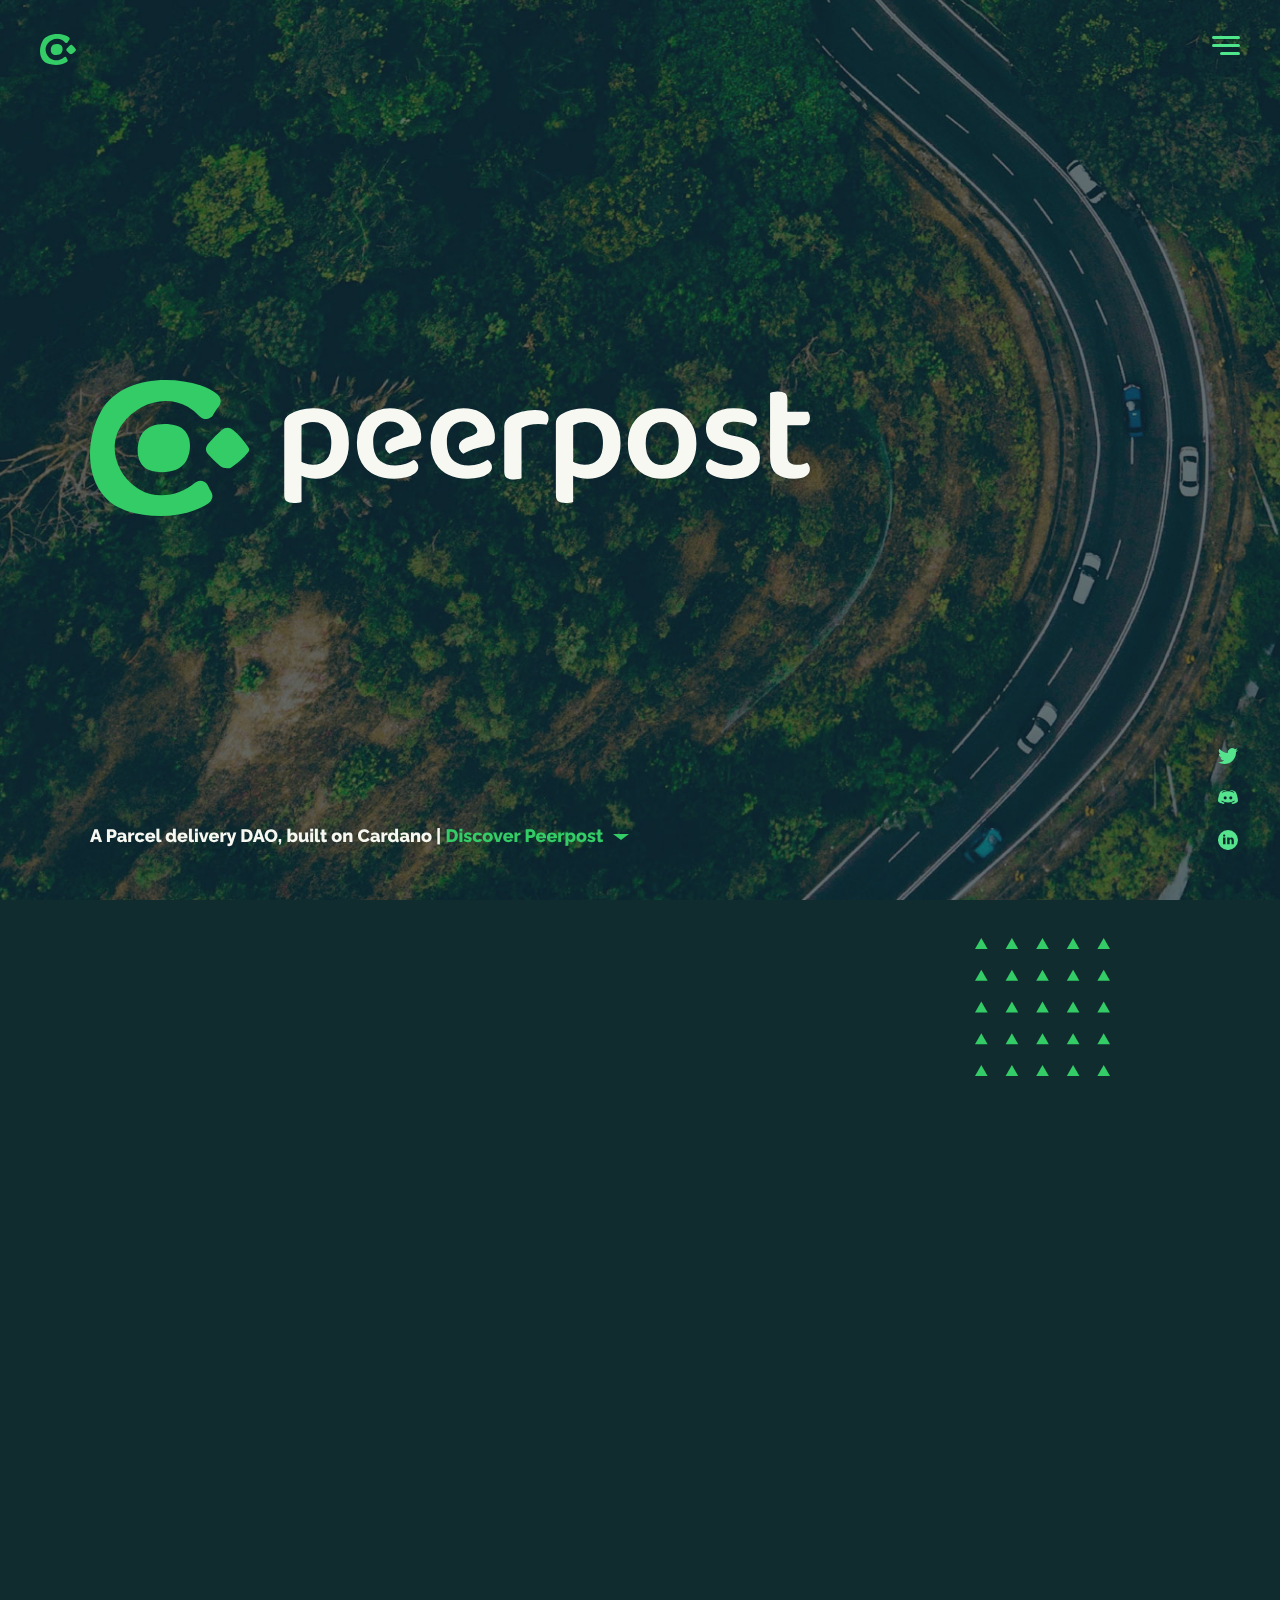
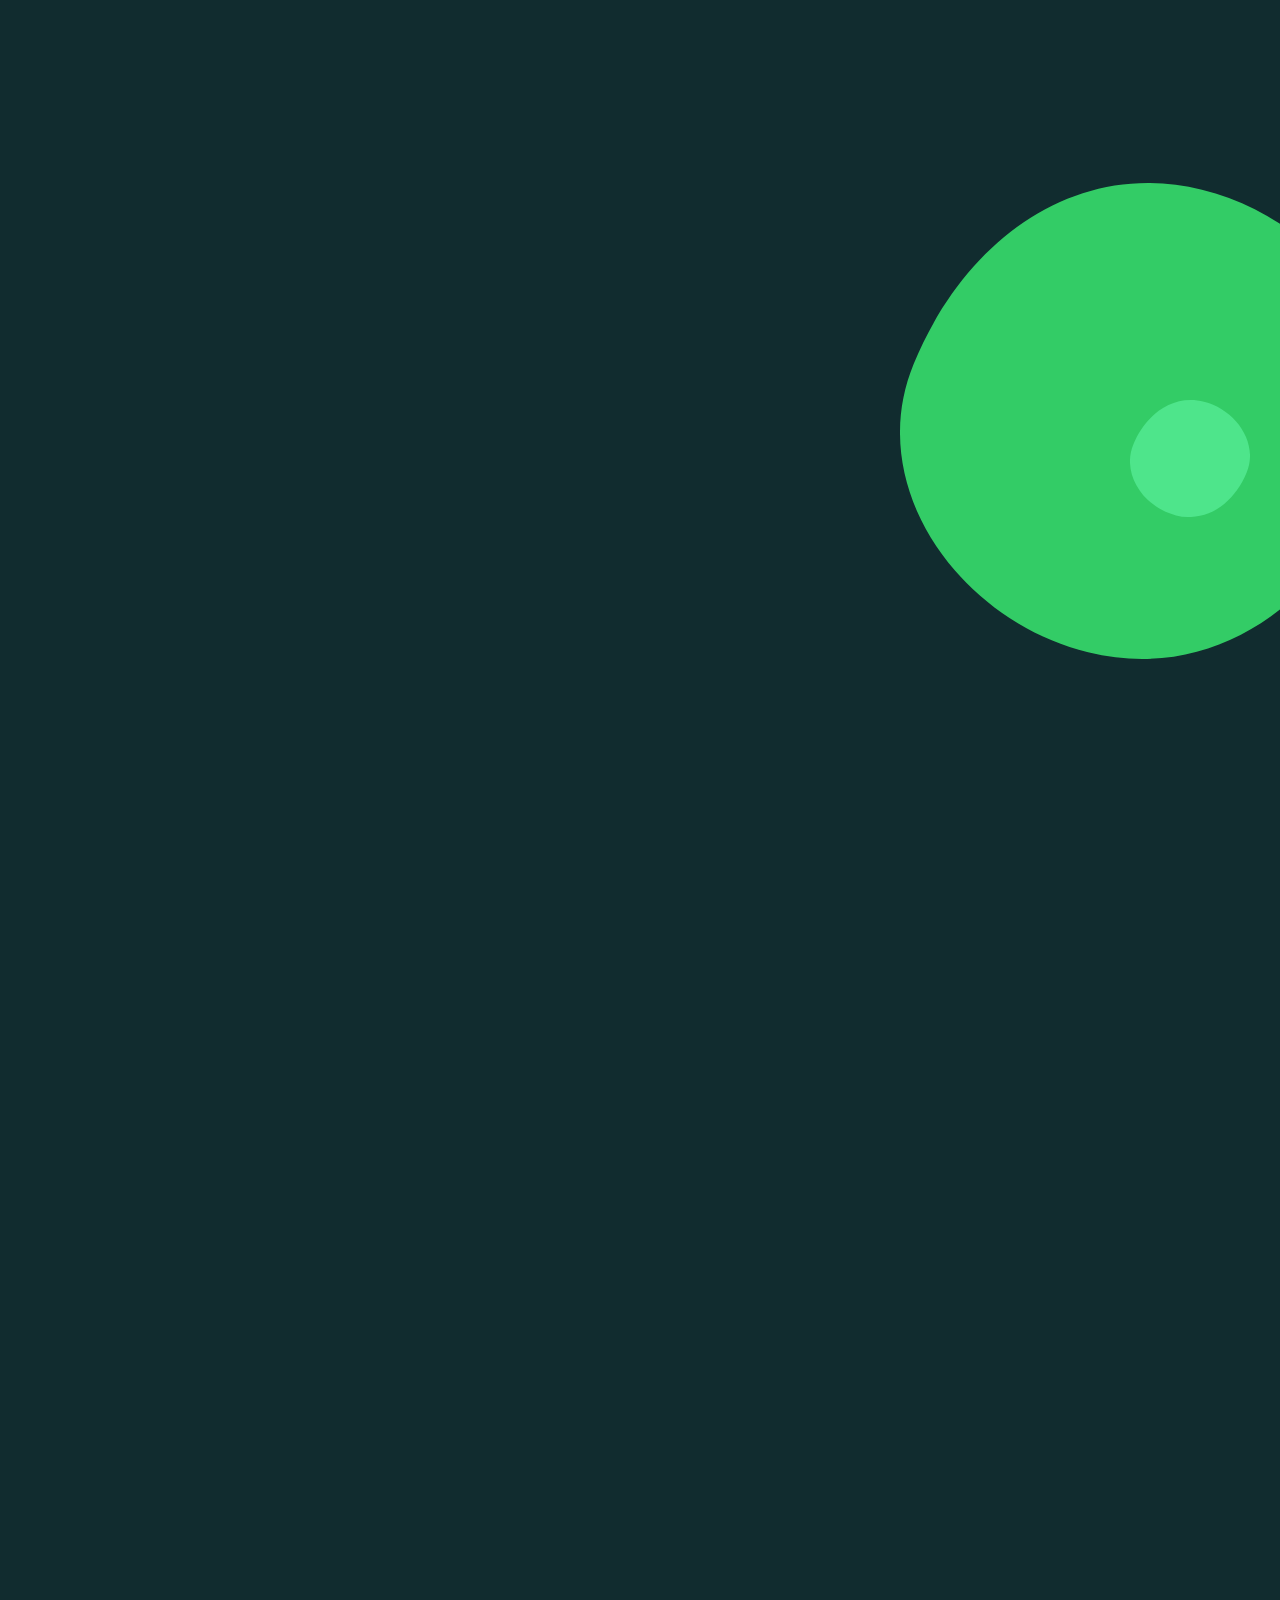
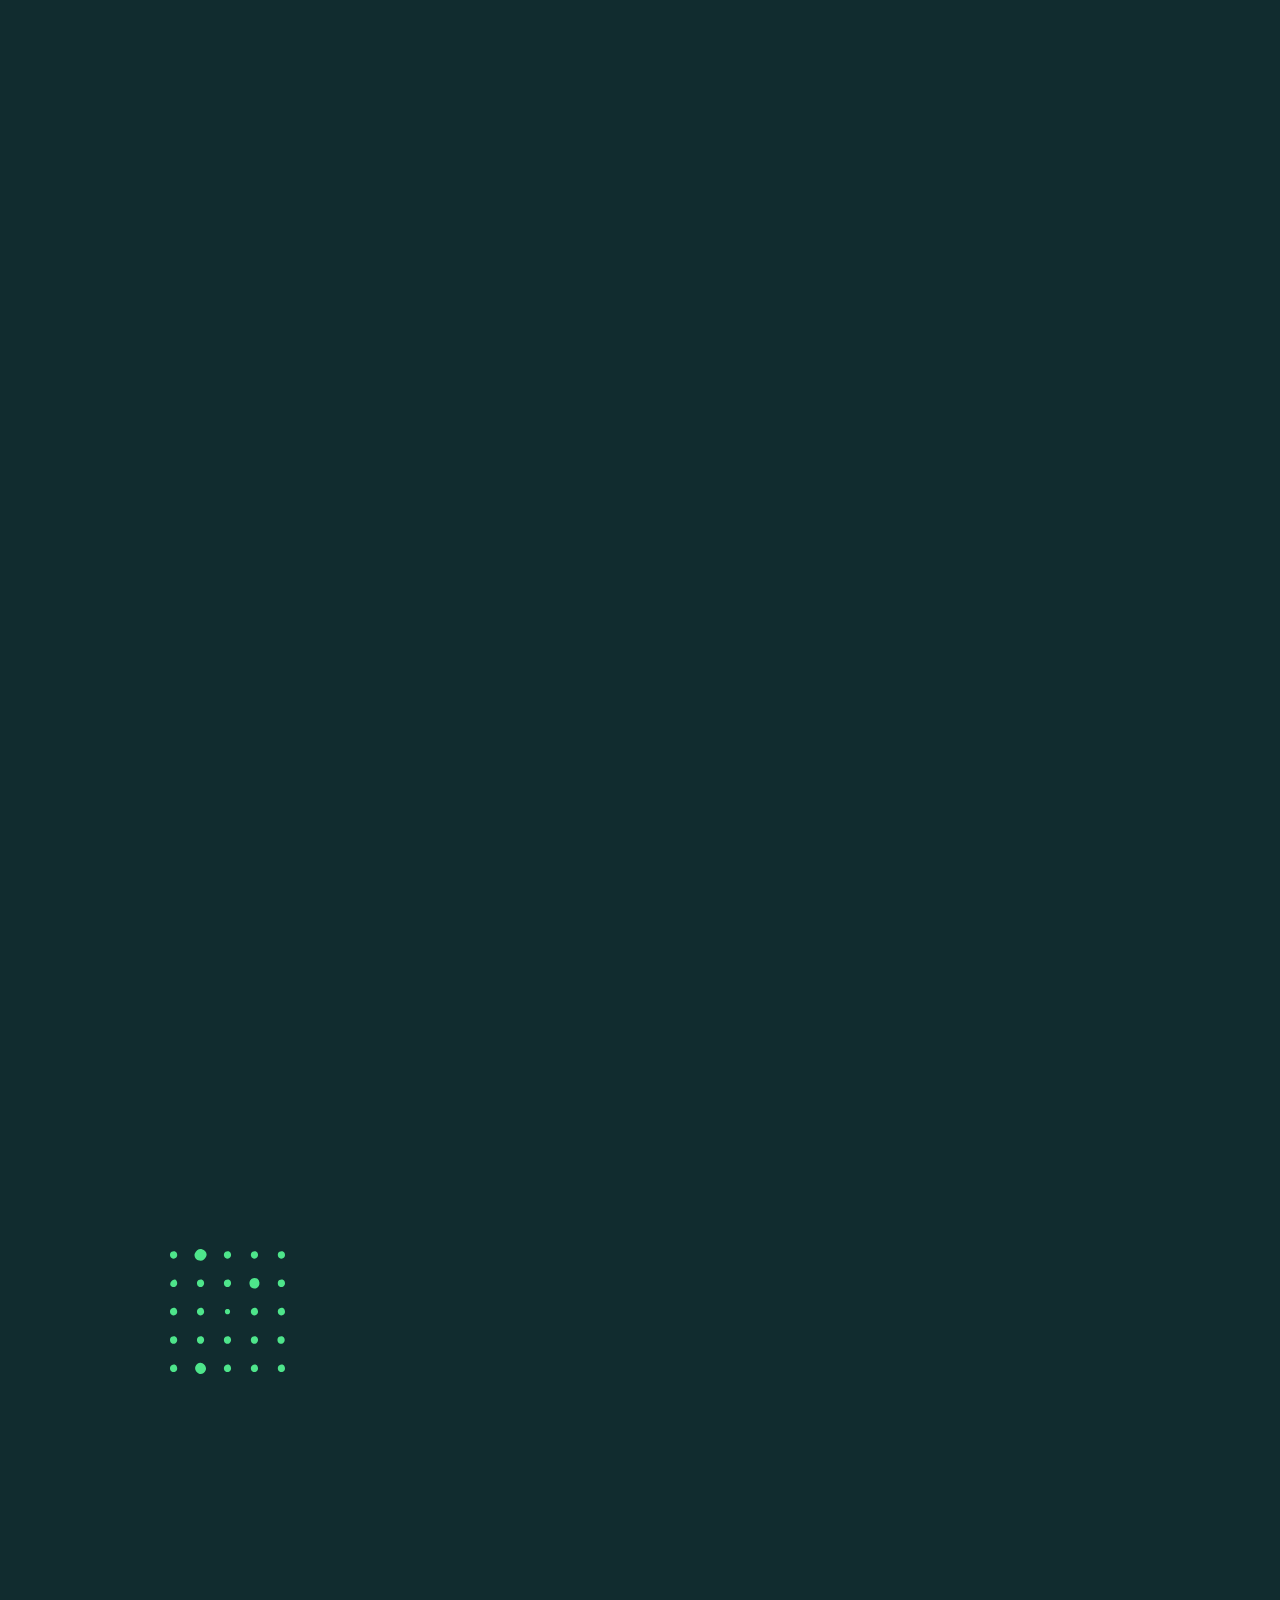
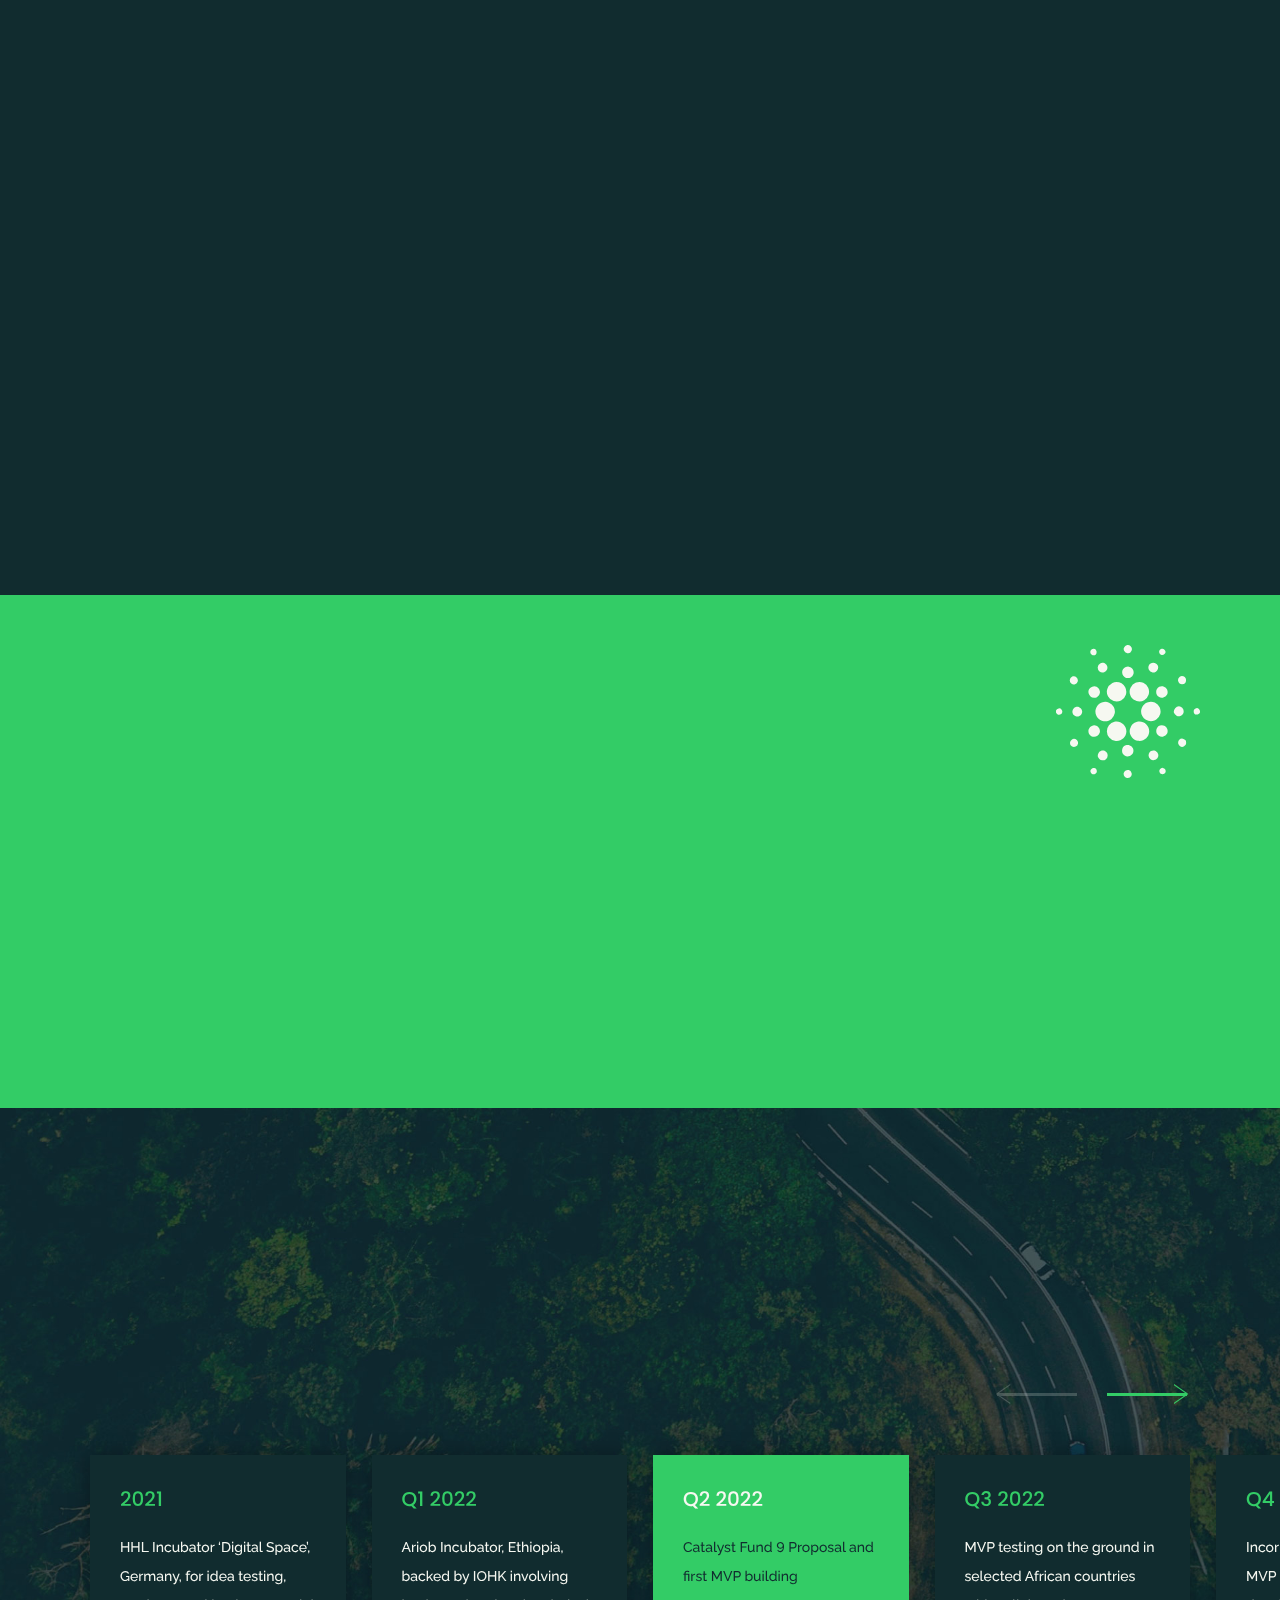
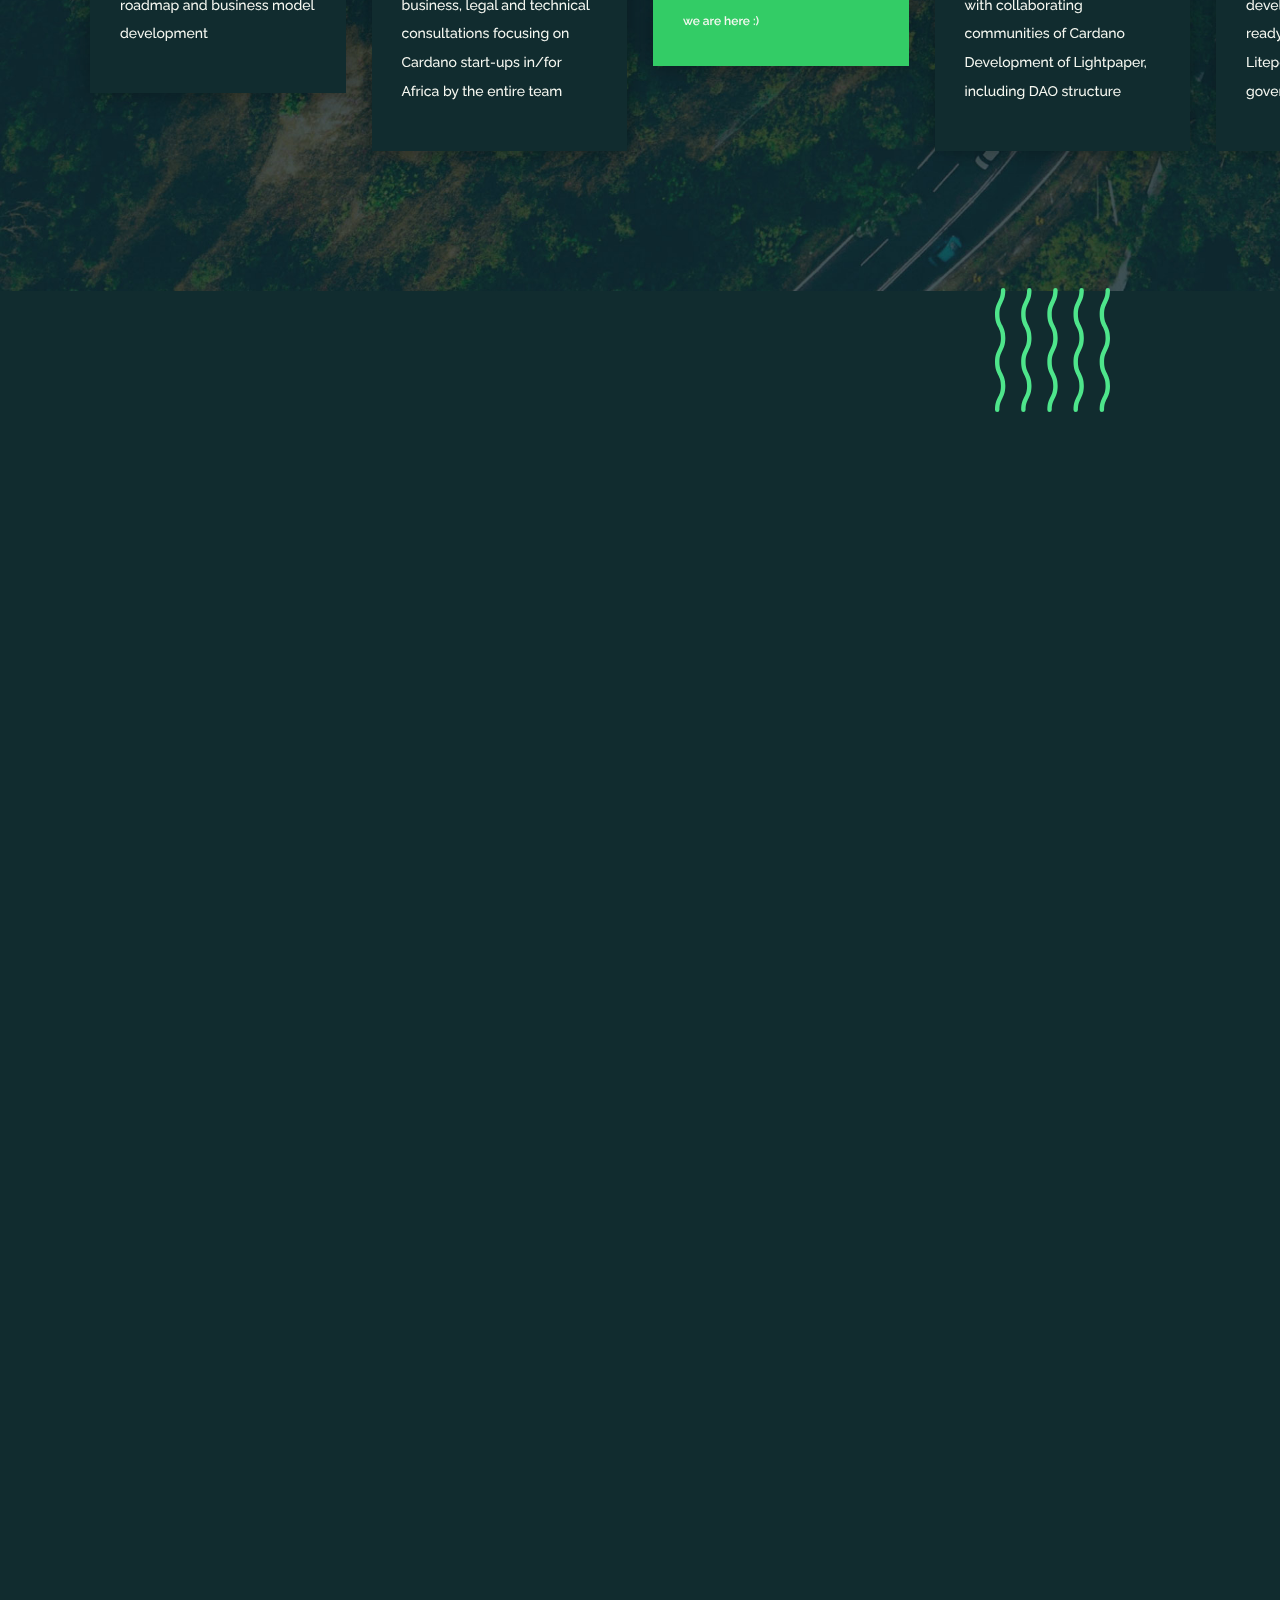
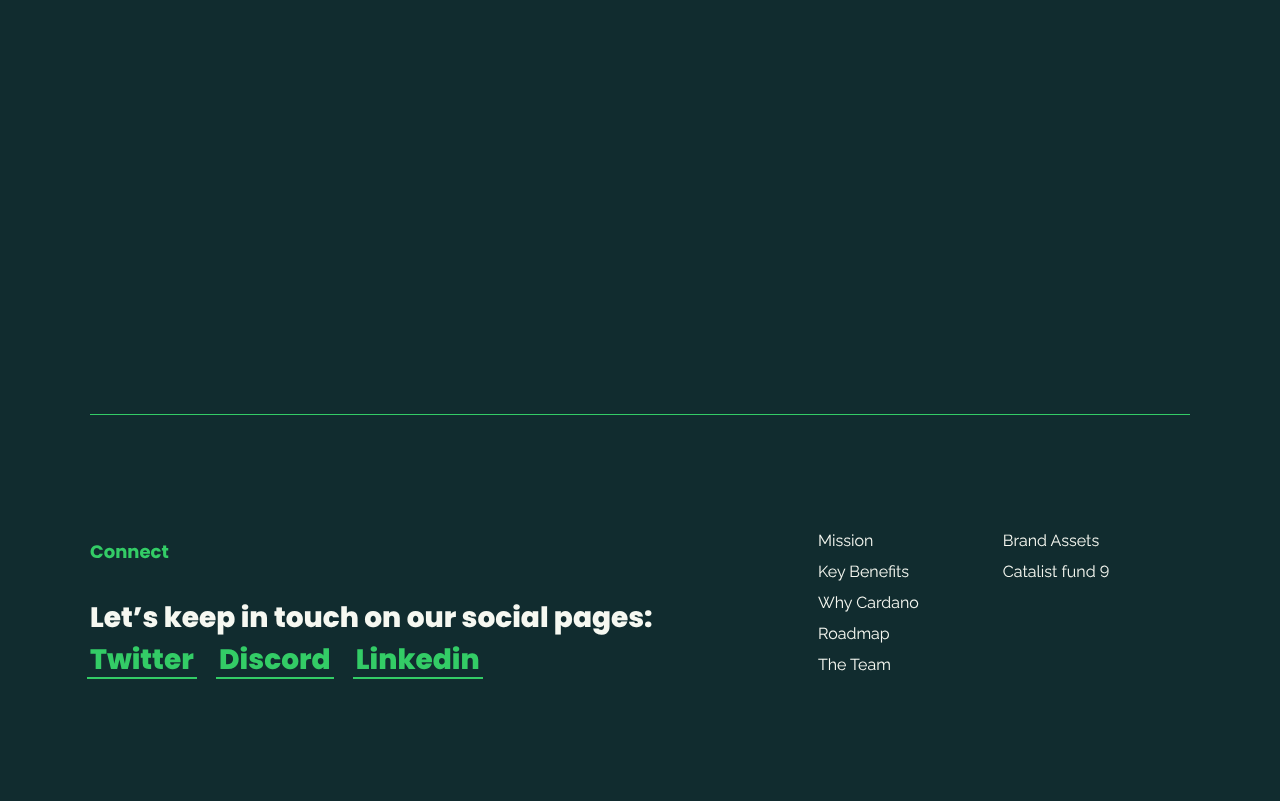
==== commit 73916e27: "minor content updates (bios + partners)" ====
--- a/index.html
+++ b/index.html
@@ -99,10 +99,8 @@
 
 		<main>
 			<section id="social-fixed">
-				<a href="#" target="_blank"><img src="img/svg/twitter.svg" /></a>
-				<a href="https://discord.gg/pwKNbPYh" target="_blank"
-					><img src="img/svg/discord.svg"
-				/></a>
+				<a href="https://twitter.com/peerpost_dao" target="_blank"><img src="img/svg/twitter.svg" /></a>
+				<a href="https://discord.gg/pwKNbPYh" target="_blank"><img src="img/svg/discord.svg"/></a>
 				<a href="#" target="_blank"><img src="img/svg/linkedin.svg" /></a>
 			</section>
 
@@ -411,7 +409,7 @@
 								<div class="team-top">
 									<div><img src="img/team/jeremy.jpg" /></div>
 									<div>
-										<h4 class="grassland">Jeremias Kräme</h4>
+										<h4 class="grassland">Jeremias Krämer</h4>
 										<p>Management</p>
 									</div>
 								</div>
@@ -484,7 +482,7 @@
 							</div>
 						</div>
 
-						<div class="team-card animate fade-bottom">
+					<!--	<div class="team-card animate fade-bottom">
 							<div class="team-card__content">
 								<div class="wave"><img src="img/svg/lines.svg" /></div>
 								<div class="team-top">
@@ -508,7 +506,7 @@
 									>
 								</div>
 							</div>
-						</div>
+						</div> -->
 
 						<div class="team-card animate fade-bottom d200">
 							<div class="team-card__content">
@@ -567,19 +565,30 @@
 			<section id="partners">
 				<div class="workspace animate fade-bottom">
 					<h2 class="section-titles">Our Partners</h2>
-					<p class="medium-big-text">
+
+
+					<div class="sponsor-images">
+
+						<a href="https://www.wada.org/" target="_blank" alt="WADA"><img src="img/partners/wada.png" /></a>
+						<a href="https://ariob.io/startups/" target="_blank" alt="Airob incubaor"><img src="img/partners/airob.png" /></a>
+						<a href="https://www.iceaddis.com/" target="_blank" alt="Iceaddis"><img src="img/partners/iceaddis.png" /></a>
+					</div>
+
+				<!--	<p class="medium-big-text">
 						The Ariob Incubator is a 5-month, cohort based, startup support
 						program backed by IOHK and designed to boost the growth of high
 						potential startups through professional business consulting,
 						training, market linkage opportunities, and
 						<span class="grassland">seed investments.</span>
-					</p>
+					</p> -->
+
+					<!--
 					<div class="big-partners">
-						<a href="https://ariob.io/startups/" target="_blank"
-							>Airob Incubator</a
-						>
-						<!--<a href="https://www.wada.org/" target="_blank">WADA</a>-->
-					</div>
+						<a href="https://ariob.io/startups/" target="_blank">Airob Incubator</a>
+						<a href="https://www.wada.org/" target="_blank">WADA</a>
+					</div>
+					-->
+
 				</div>
 			</section>
 		</main>
@@ -590,7 +599,7 @@
 					<h4 class="subtitles grassland">Connect</h4>
 					<p class="medium-big-text">
 						Let’s keep in touch on our social pages:<br />
-						<a href="#">Twitter</a>
+						<a href="https://twitter.com/peerpost_dao">Twitter</a>
 						<a href="https://discord.gg/pwKNbPYh" target="_blank">Discord</a>
 						<a href="#">Linkedin</a>
 					</p>
--- a/css/style.css
+++ b/css/style.css
@@ -591,7 +591,7 @@
 }
 
 #much-more .flex {
-	justify-content: space-between;
+	column-gap:30px;
 	flex-wrap: wrap;
 	position: relative;
 	margin-top: -40px;
@@ -794,6 +794,7 @@
 	color: var(--wagasi);
 	/* height: max-content; */
 	display: flex;
+
 }
 
 .team-card__content {
@@ -802,7 +803,7 @@
 }
 
 #the-team .flex {
-	justify-content: space-between;
+	column-gap: 30px;
 	flex-wrap: wrap;
 	position: relative;
 	margin-top: 60px;
@@ -878,6 +879,41 @@
 
 #partners .medium-big-text {
 	max-width: 80%;
+}
+
+.sponsor-images {
+	margin:100px 0px;
+	display:flex;
+	column-gap: 80px;
+}
+
+.sponsor-images a {
+	position:relative;
+		display:flex;
+		width:max-content;
+}
+
+.sponsor-images a:before {
+	content: "";
+	width: calc(100% + 40px);
+	height: 0px;
+	background-color: var(--grassland);
+	position: absolute;
+	bottom: -20px;
+	left: -20px;
+	transition-duration:.15s;
+	-webkit-transition-duration:.15s;
+	-moz-transition-duration:.15s;
+	z-index: -1;
+}
+
+.sponsor-images a img {
+	height:80px;
+
+}
+
+.sponsor-images a:hover:before {
+	height:calc(100% + 40px);
 }
 
 .big-partners {
--- a/css/responsive.css
+++ b/css/responsive.css
@@ -141,6 +141,14 @@
   .team-card:nth-child(even) .wave {
     top: -20px!important;
     bottom:auto!important;
+  }
+}
+
+@media screen and (max-width : 950px) {
+
+   .team-card {
+  	width: calc(50% - 20px);
+    margin-right:0;
   }
 }
 
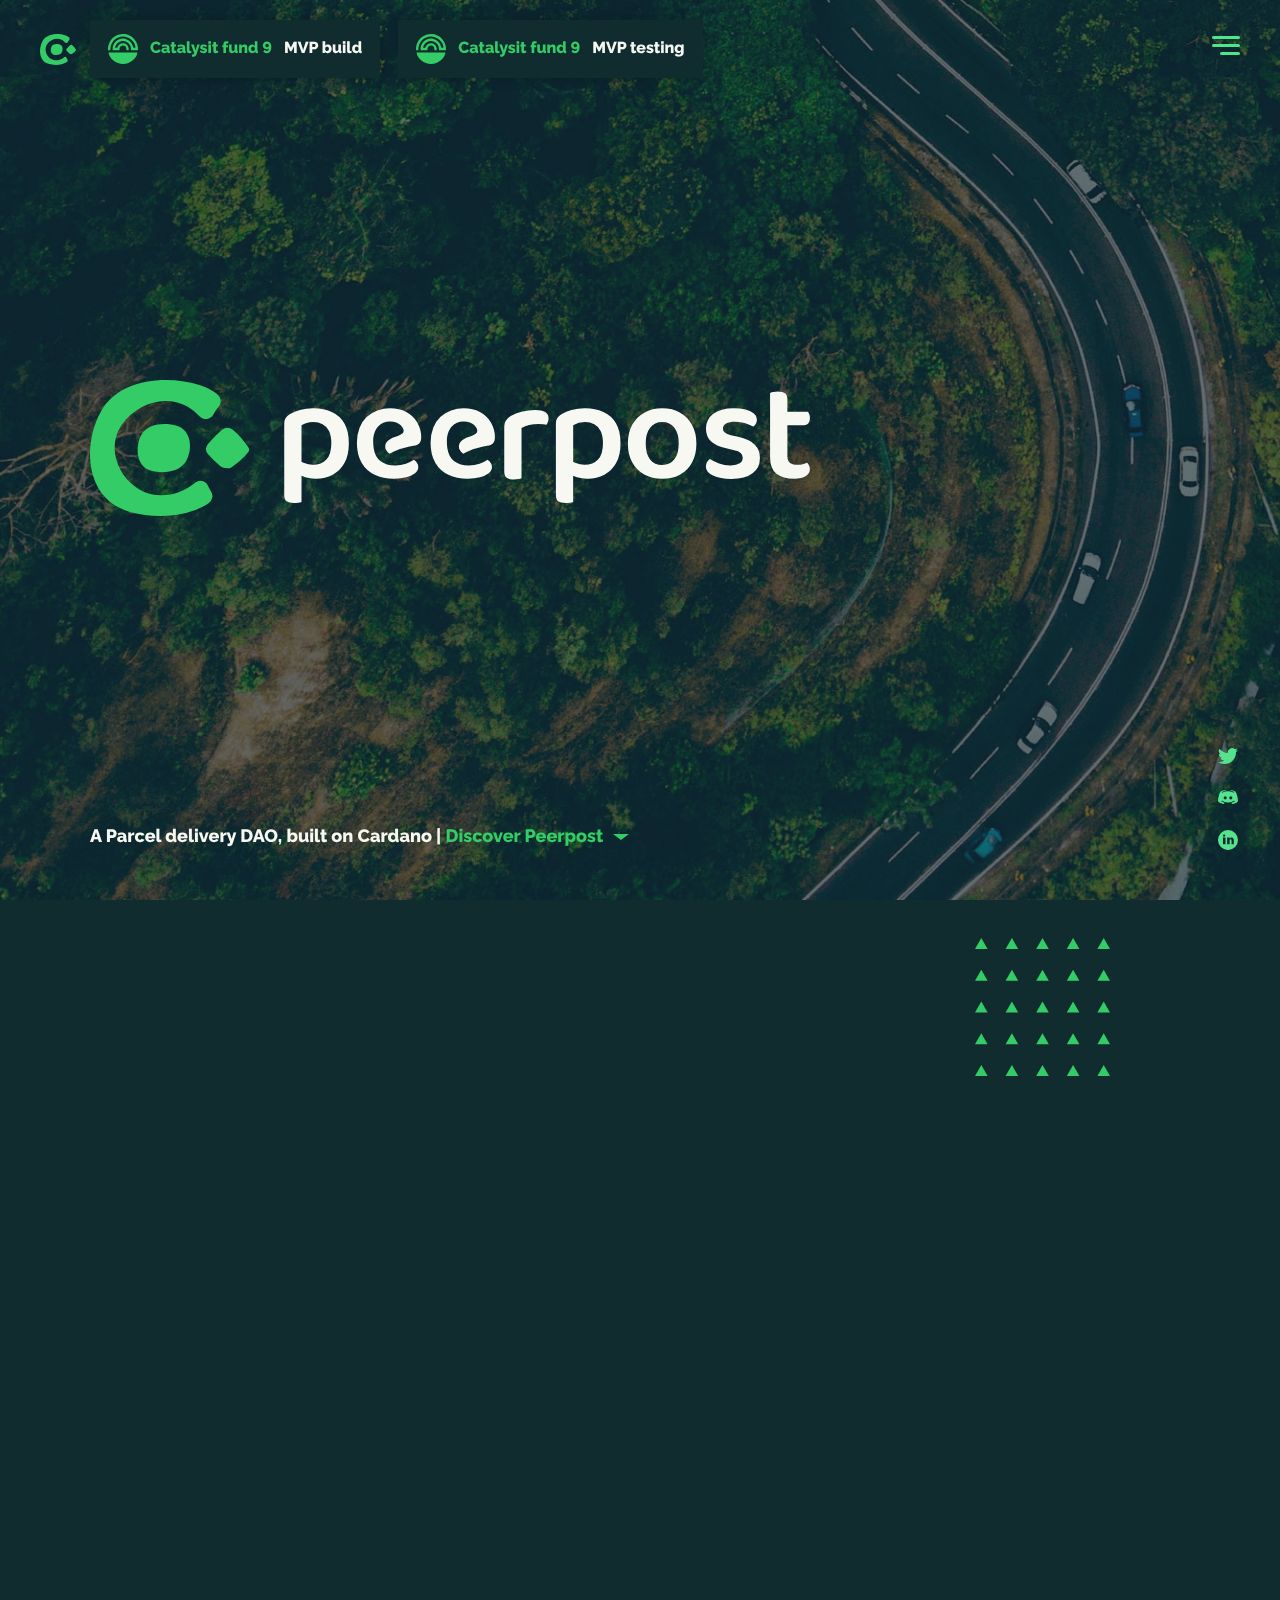
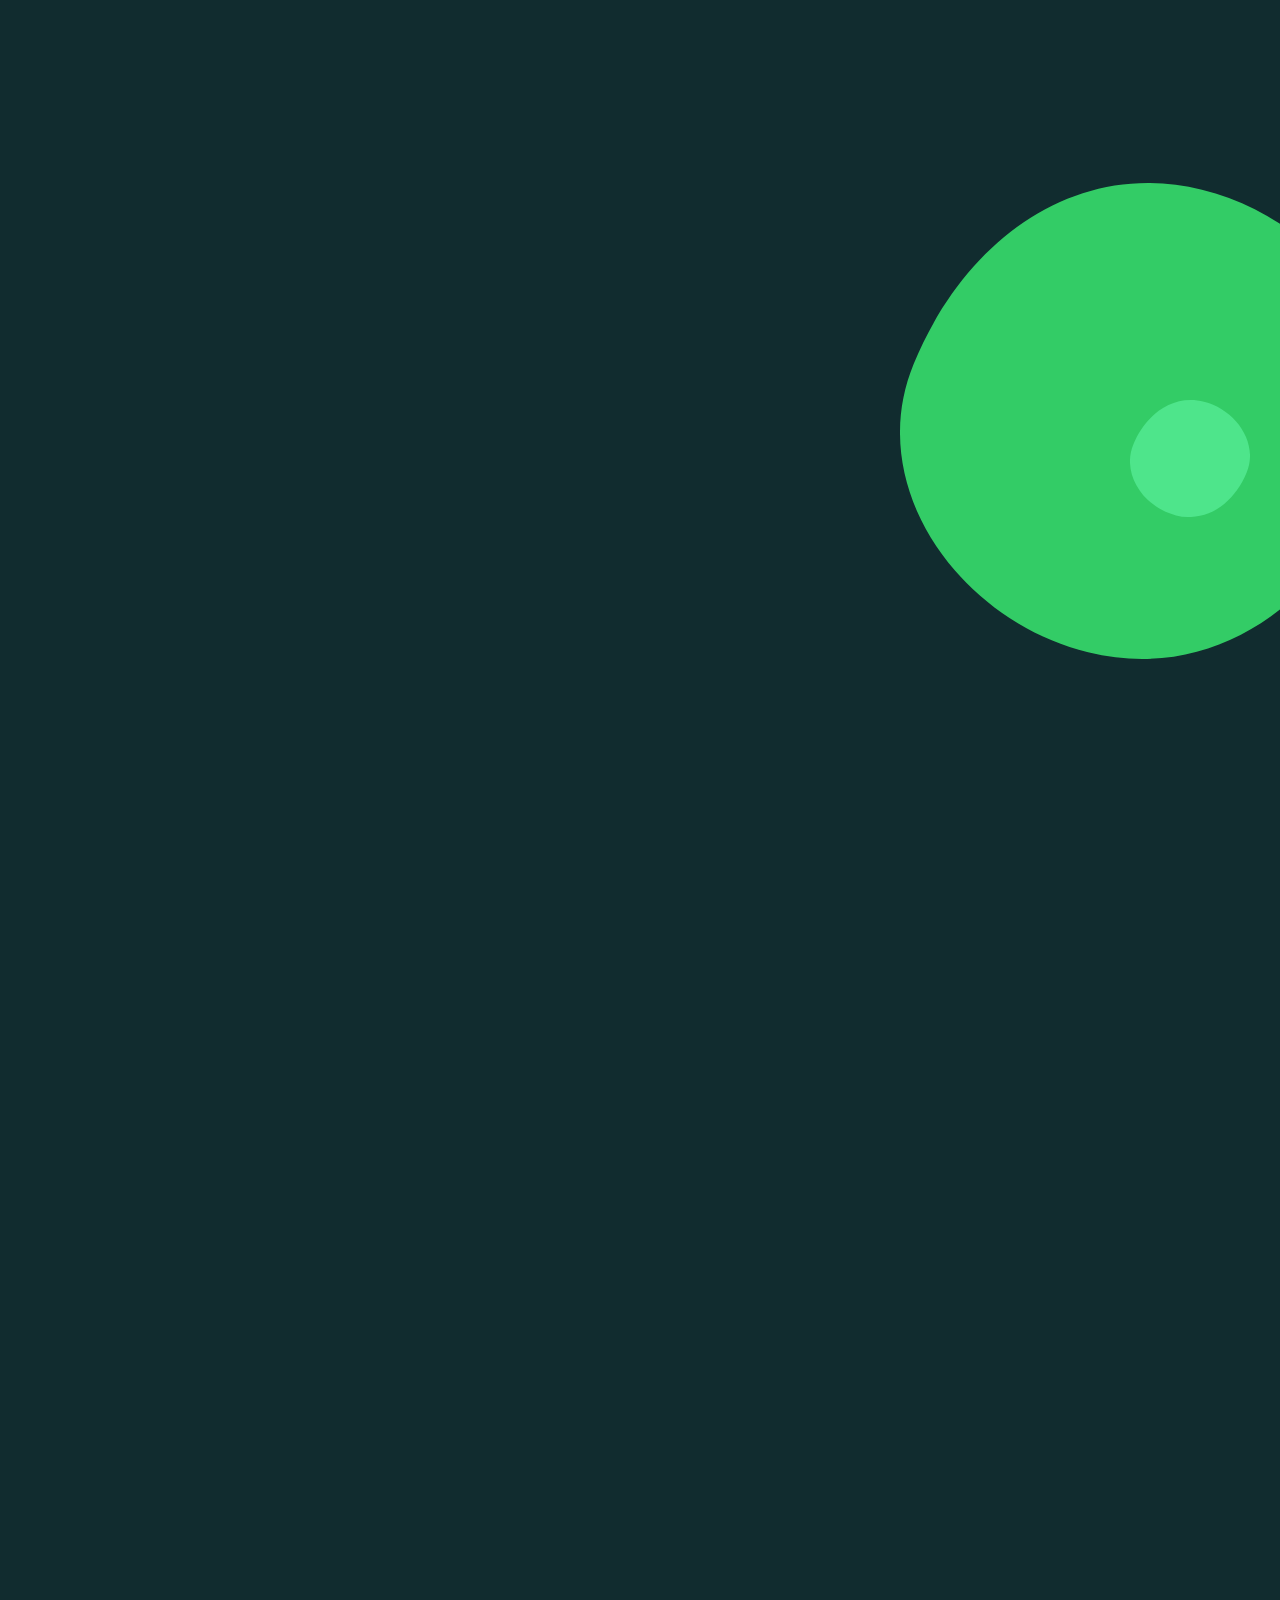
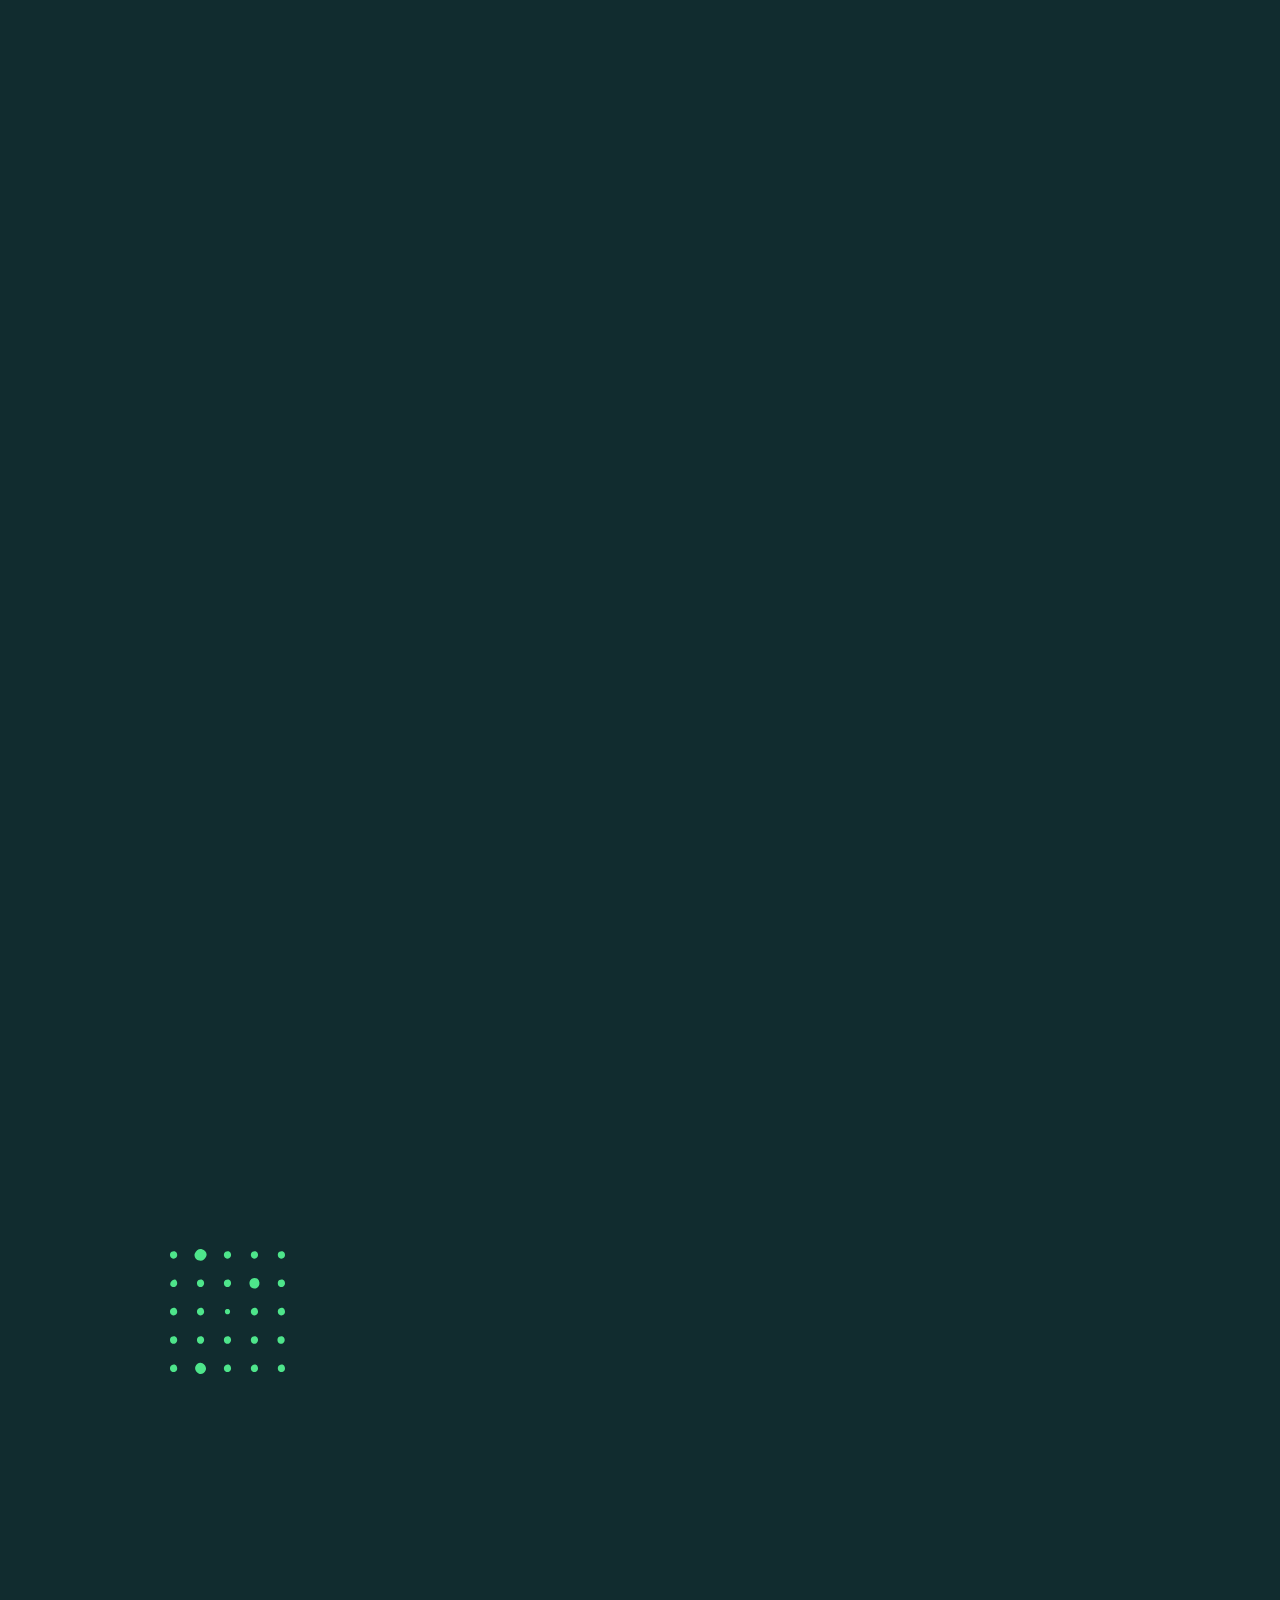
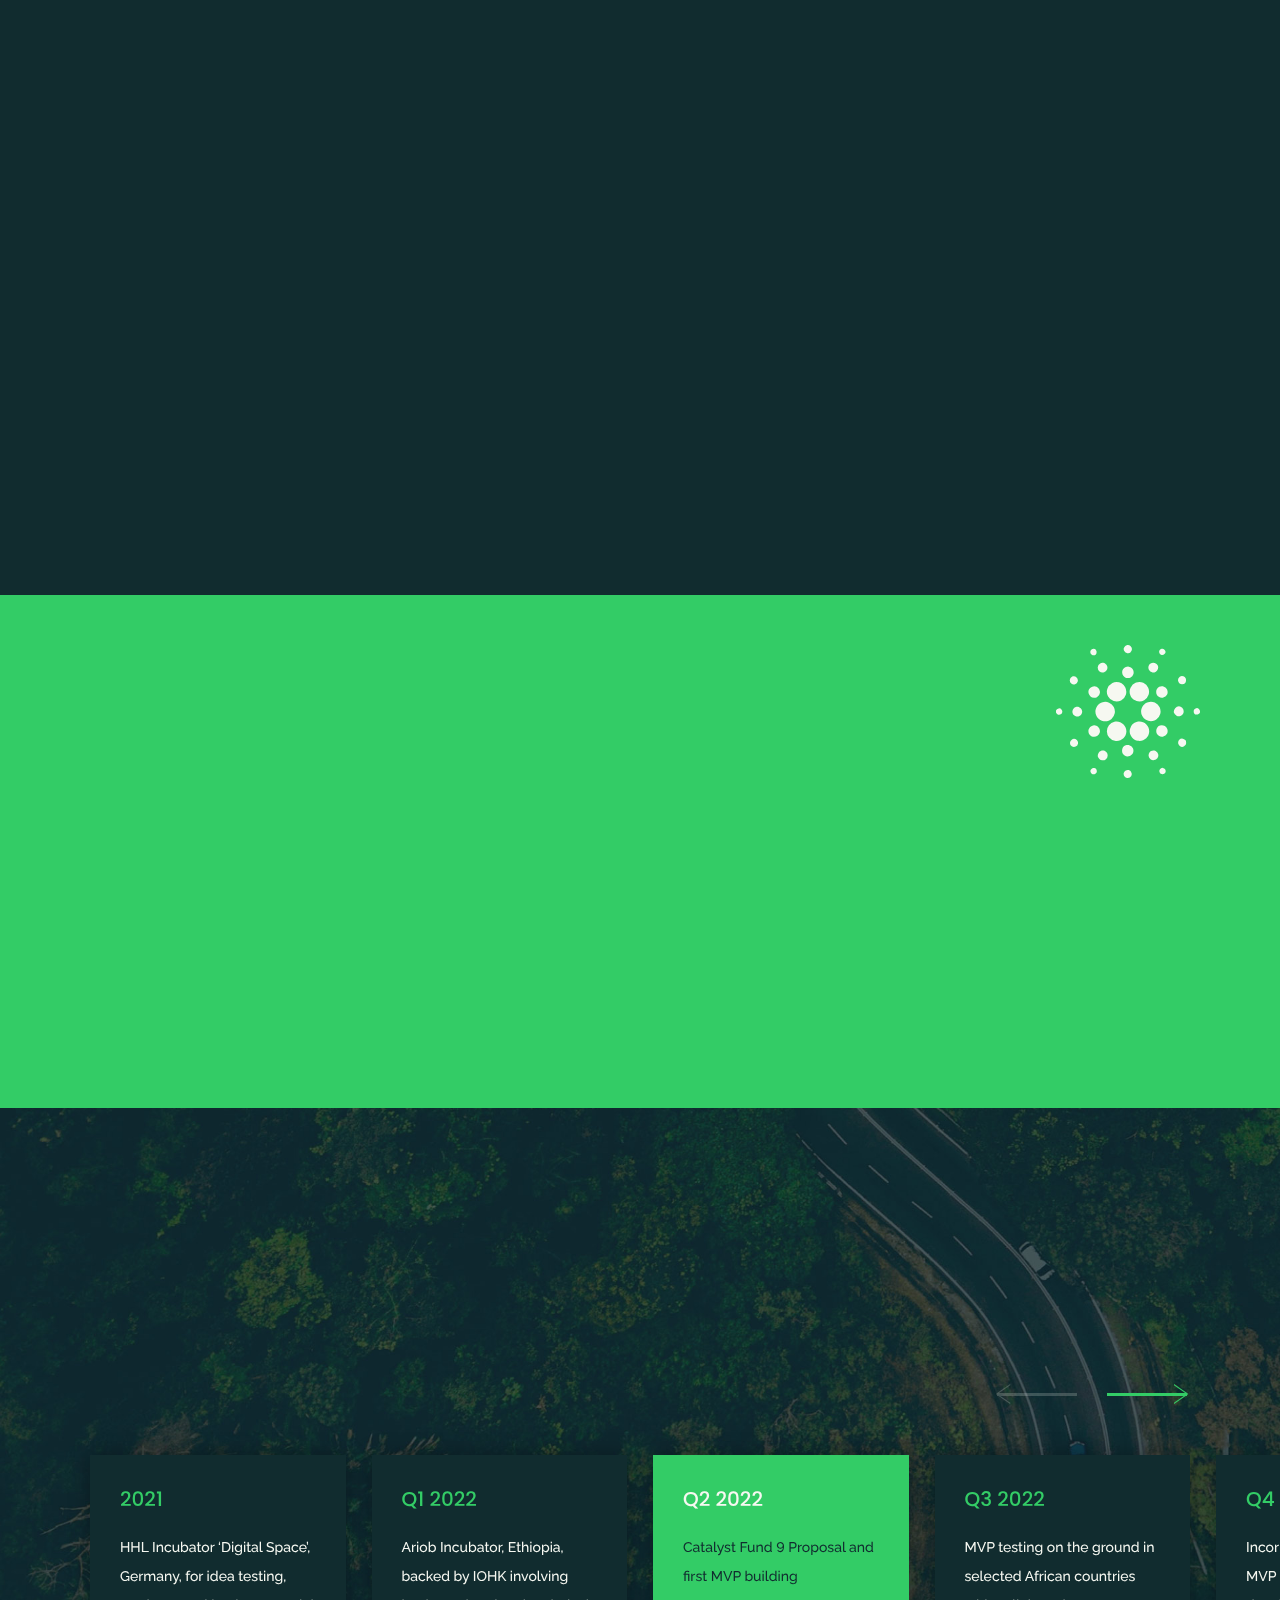
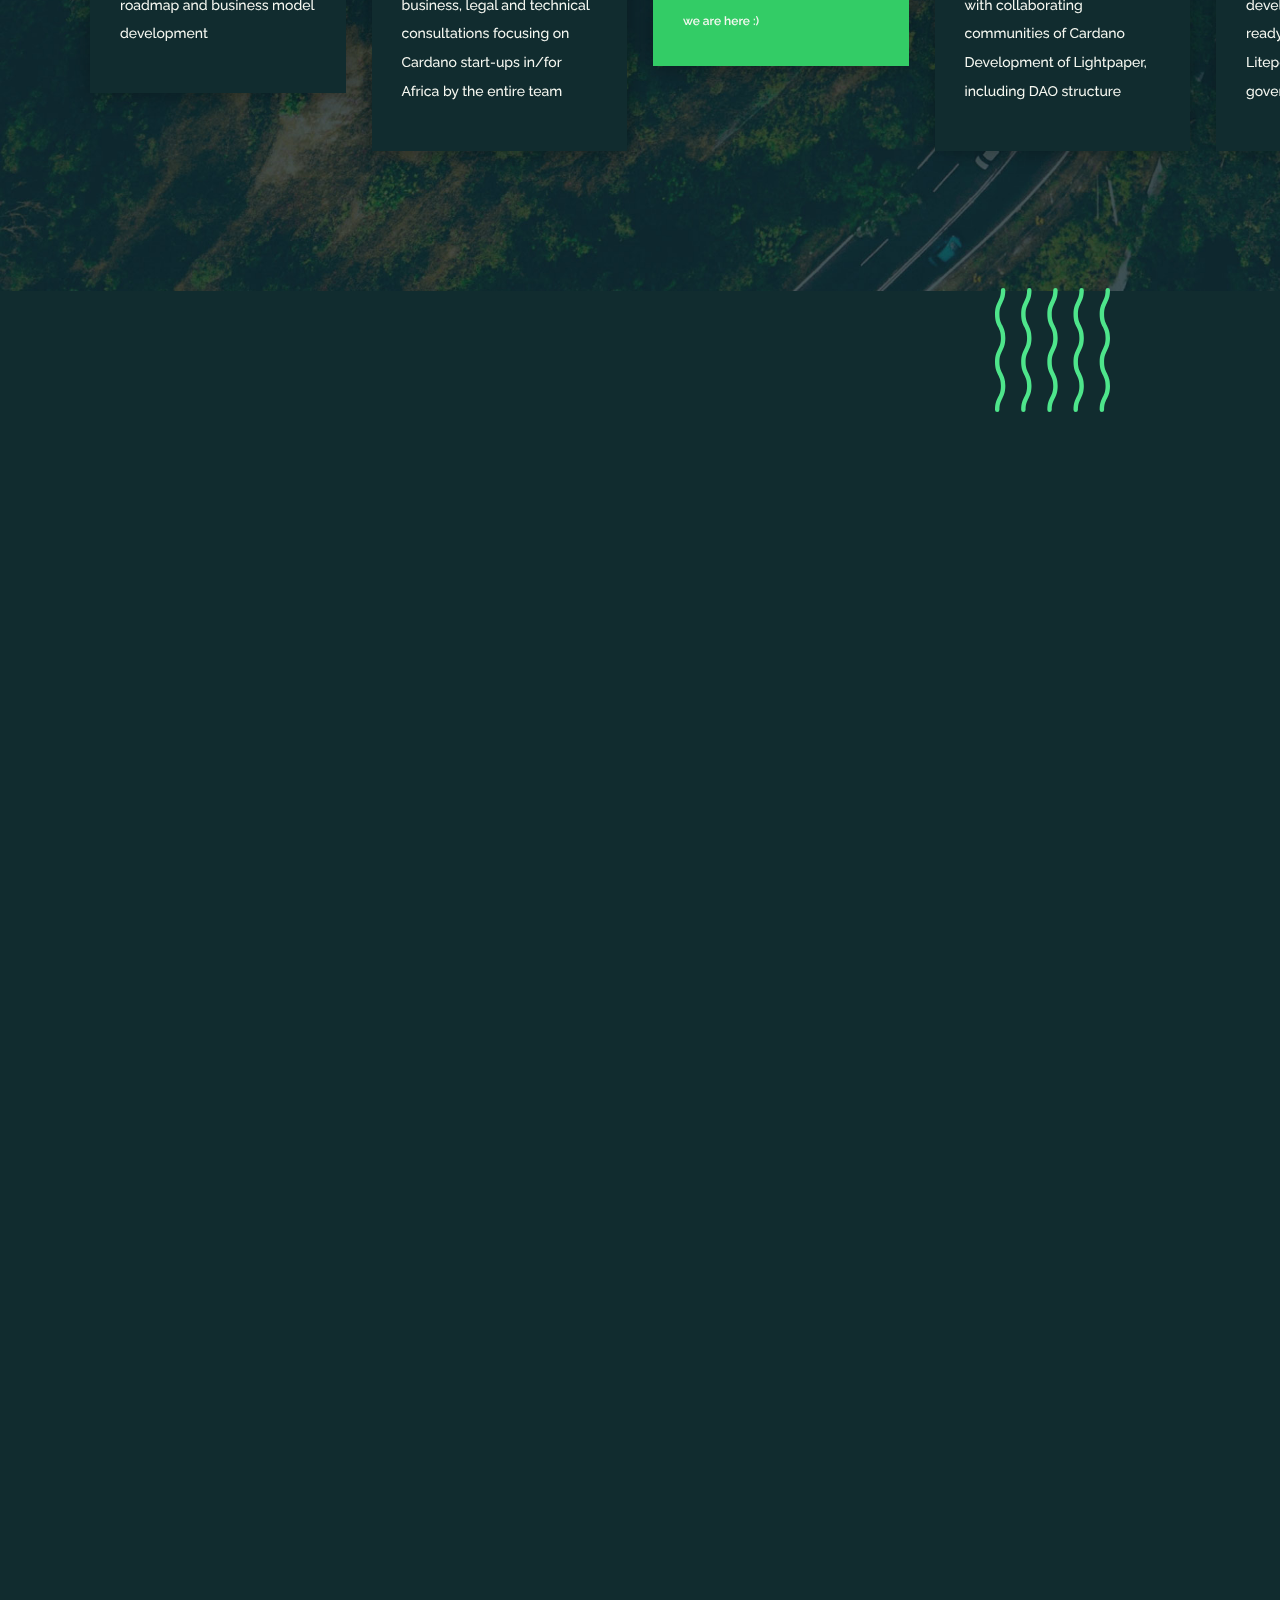
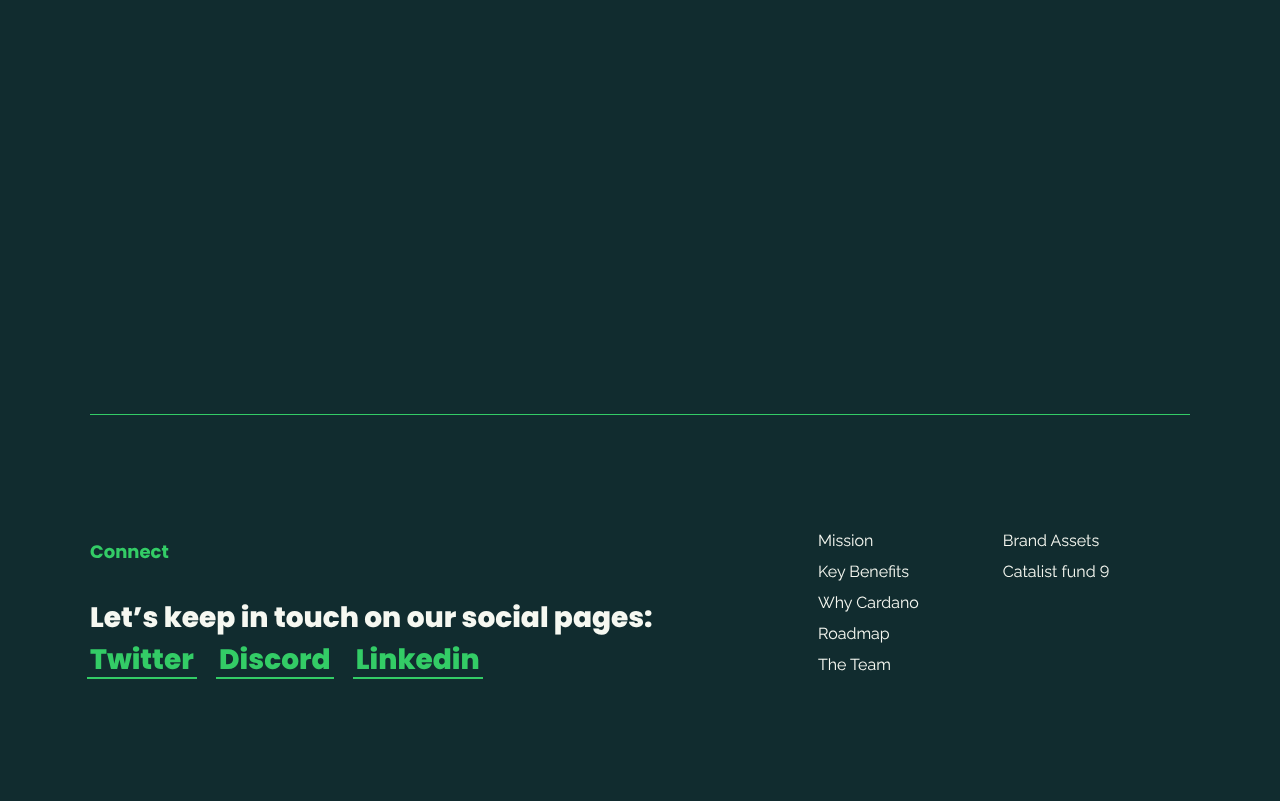
==== commit bdbbd47a: "Ariob link" ====
--- a/index.html
+++ b/index.html
@@ -570,7 +570,7 @@
 					<div class="sponsor-images">
 
 						<a href="https://www.wada.org/" target="_blank" alt="WADA"><img src="img/partners/wada.png" /></a>
-						<a href="https://ariob.io/startups/" target="_blank" alt="Airob incubaor"><img src="img/partners/airob.png" /></a>
+						<a href="https://ioincubator.com/startups/" target="_blank" alt="Airob incubaor"><img src="img/partners/airob.png" /></a>
 						<a href="https://www.iceaddis.com/" target="_blank" alt="Iceaddis"><img src="img/partners/iceaddis.png" /></a>
 					</div>
 
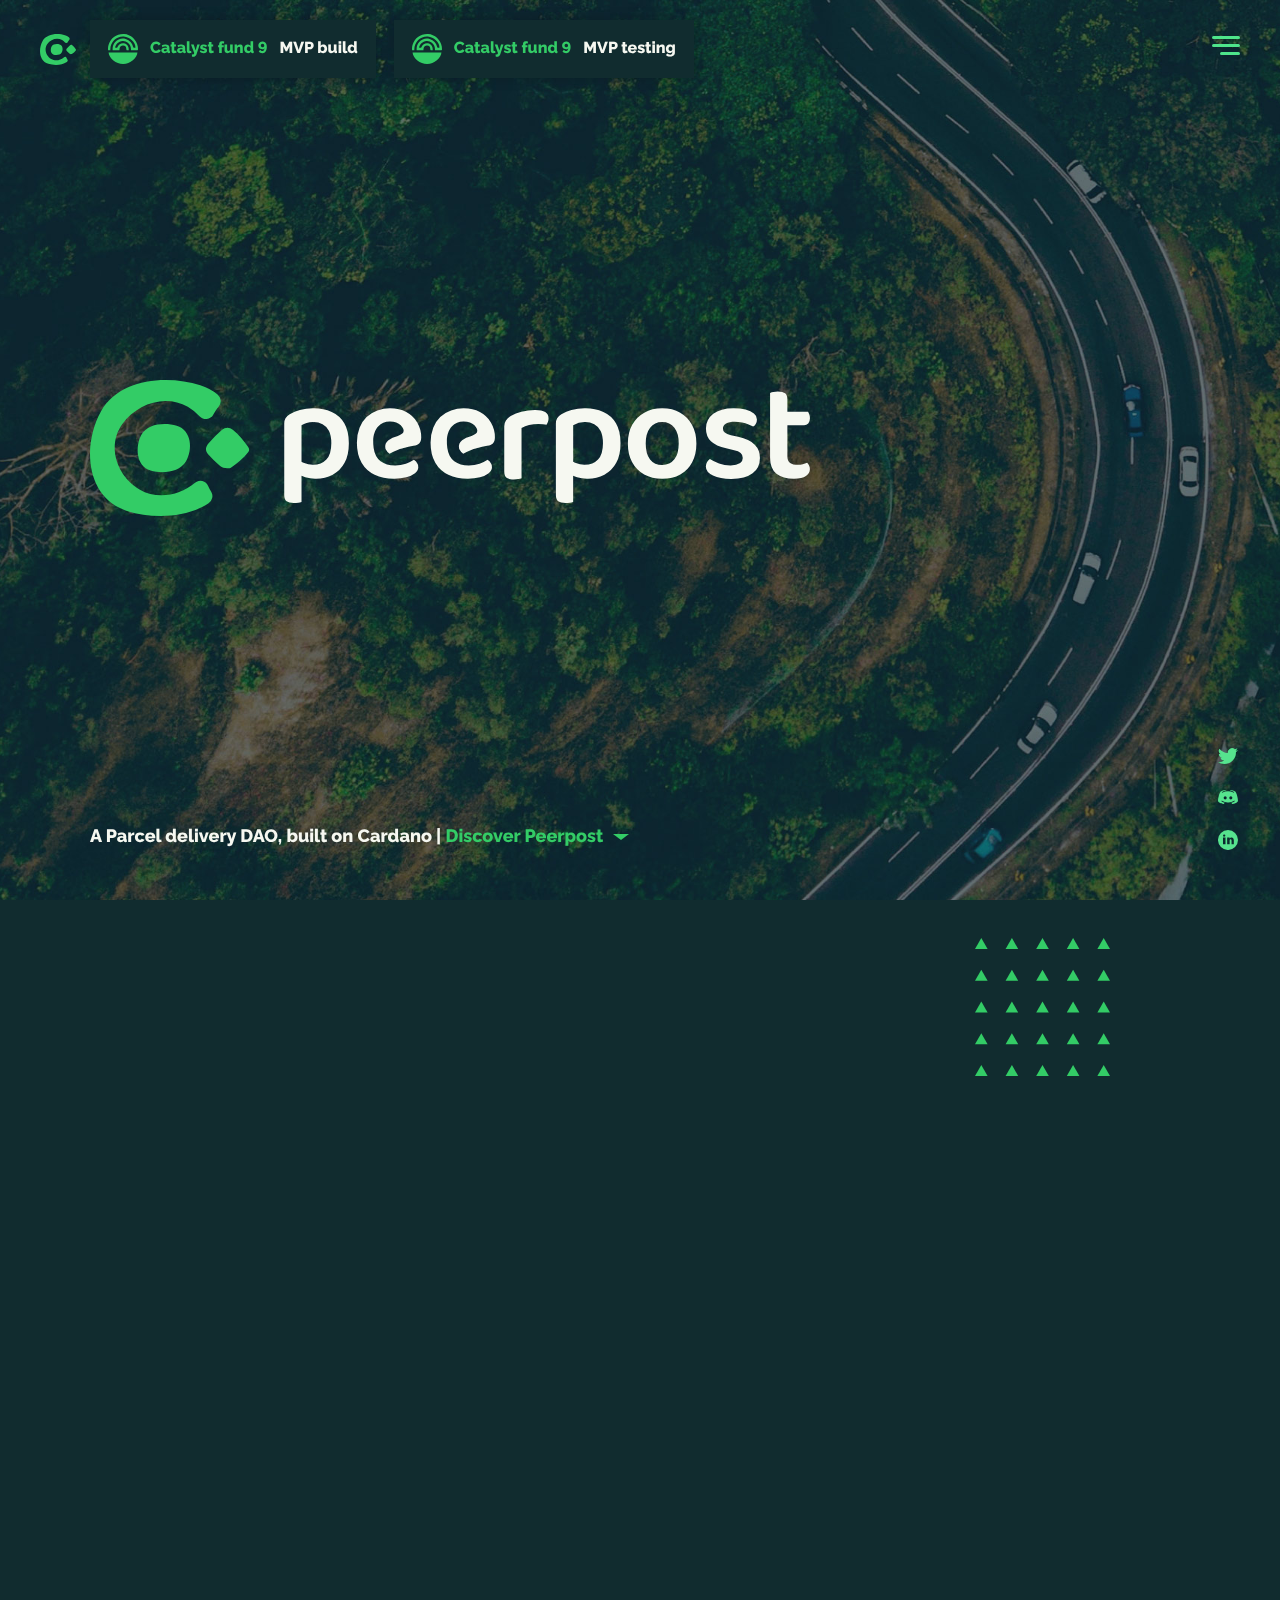
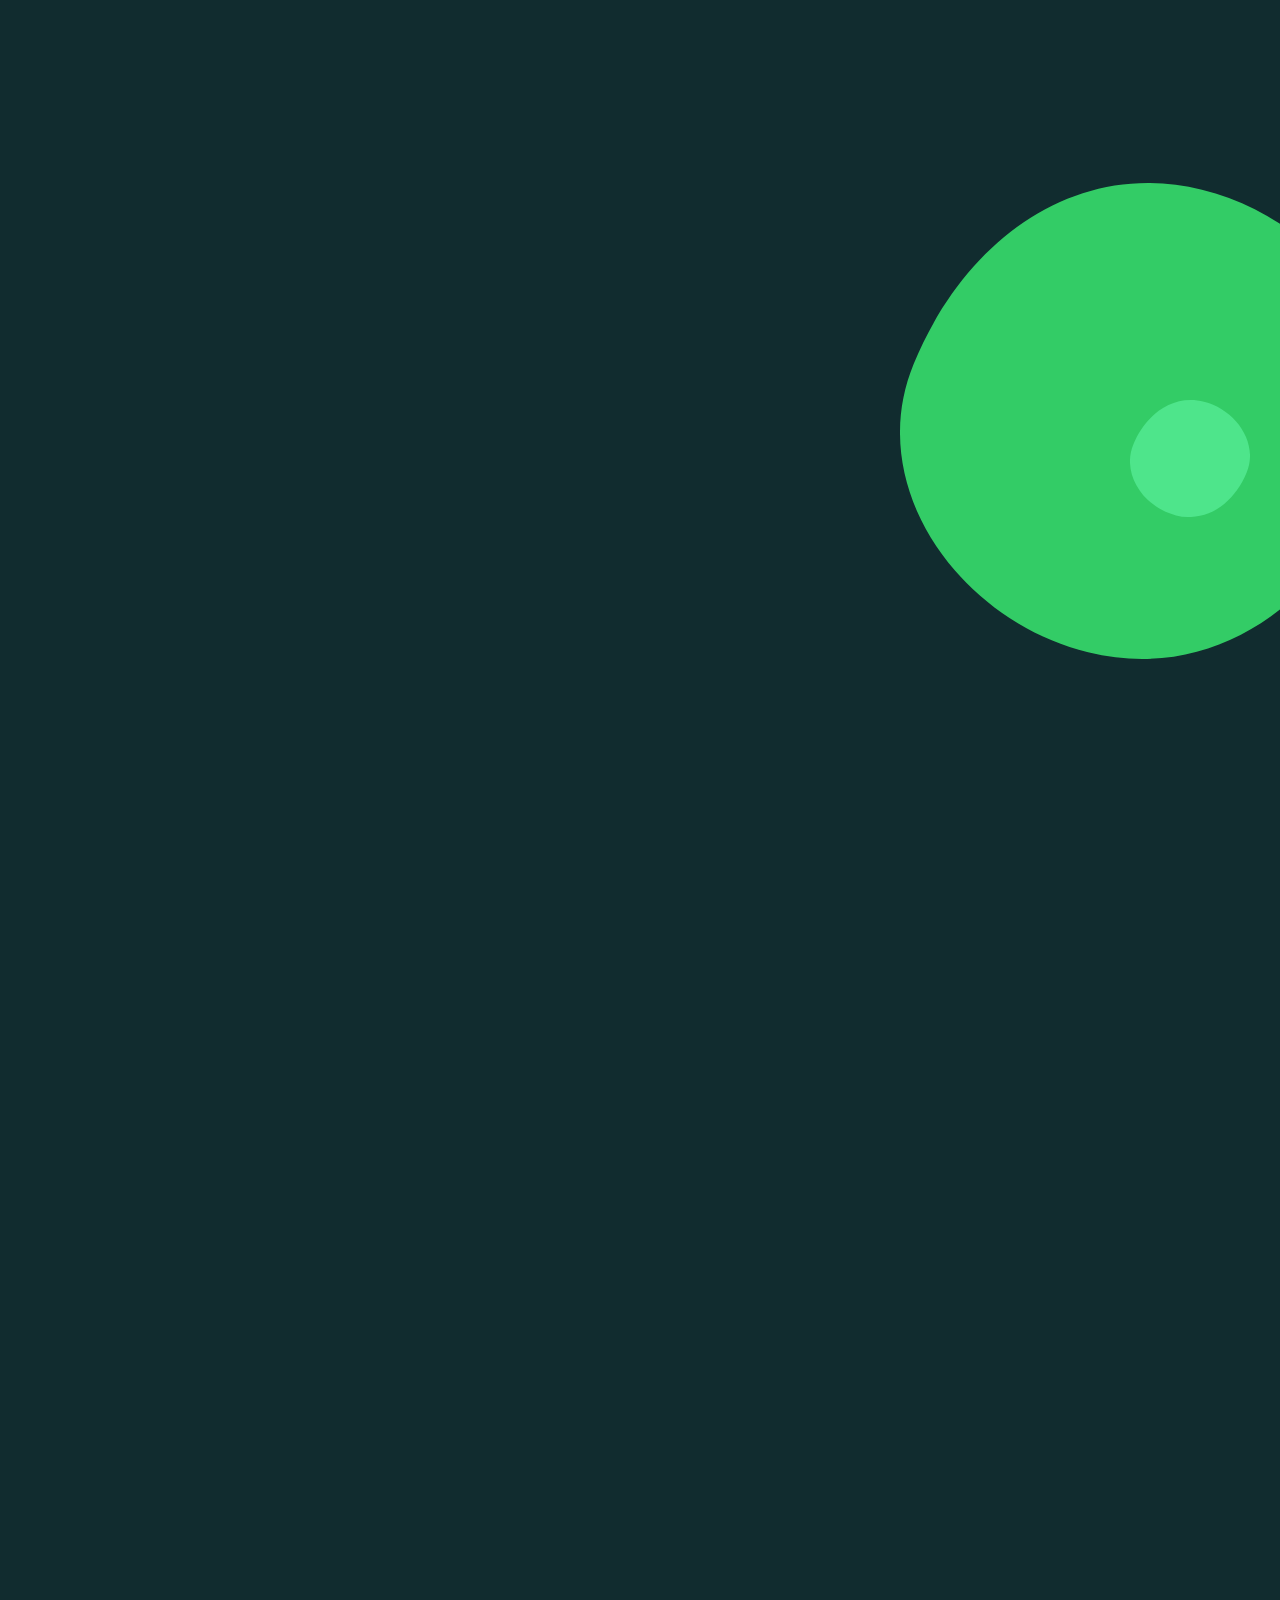
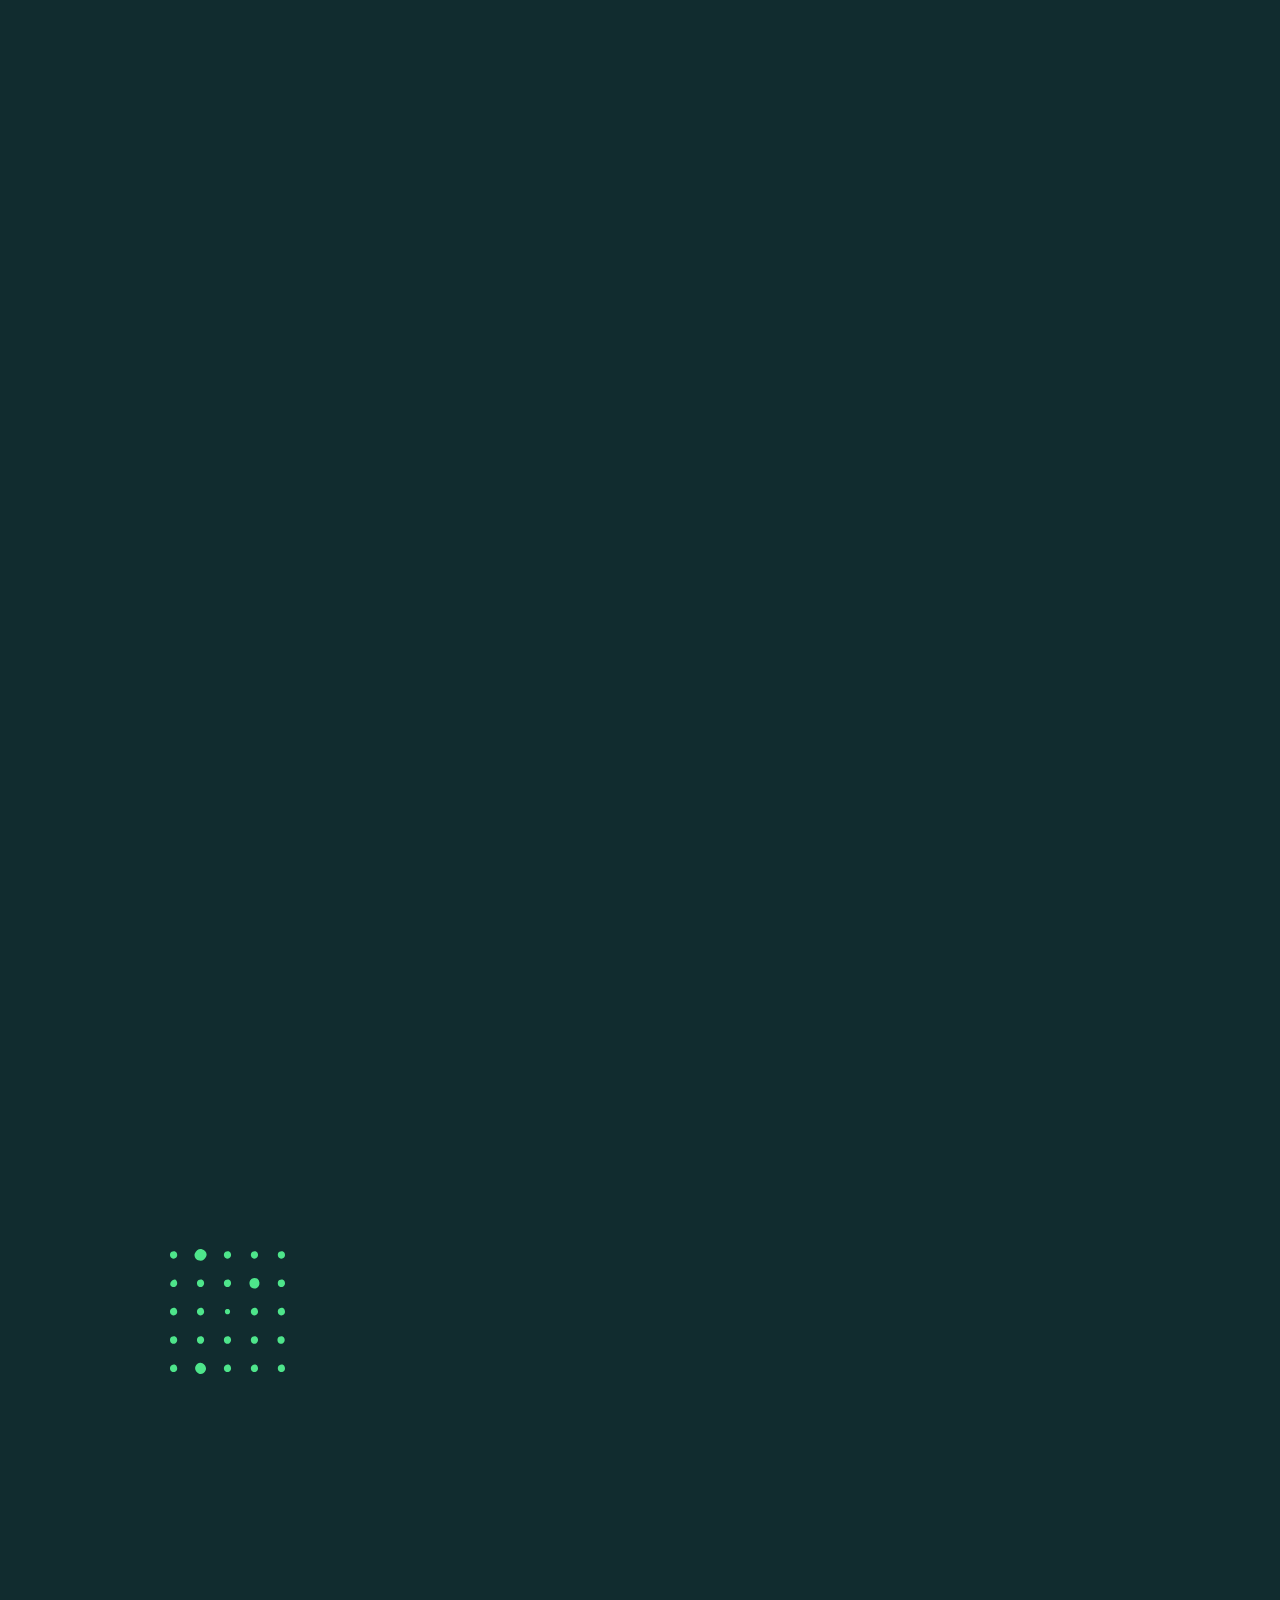
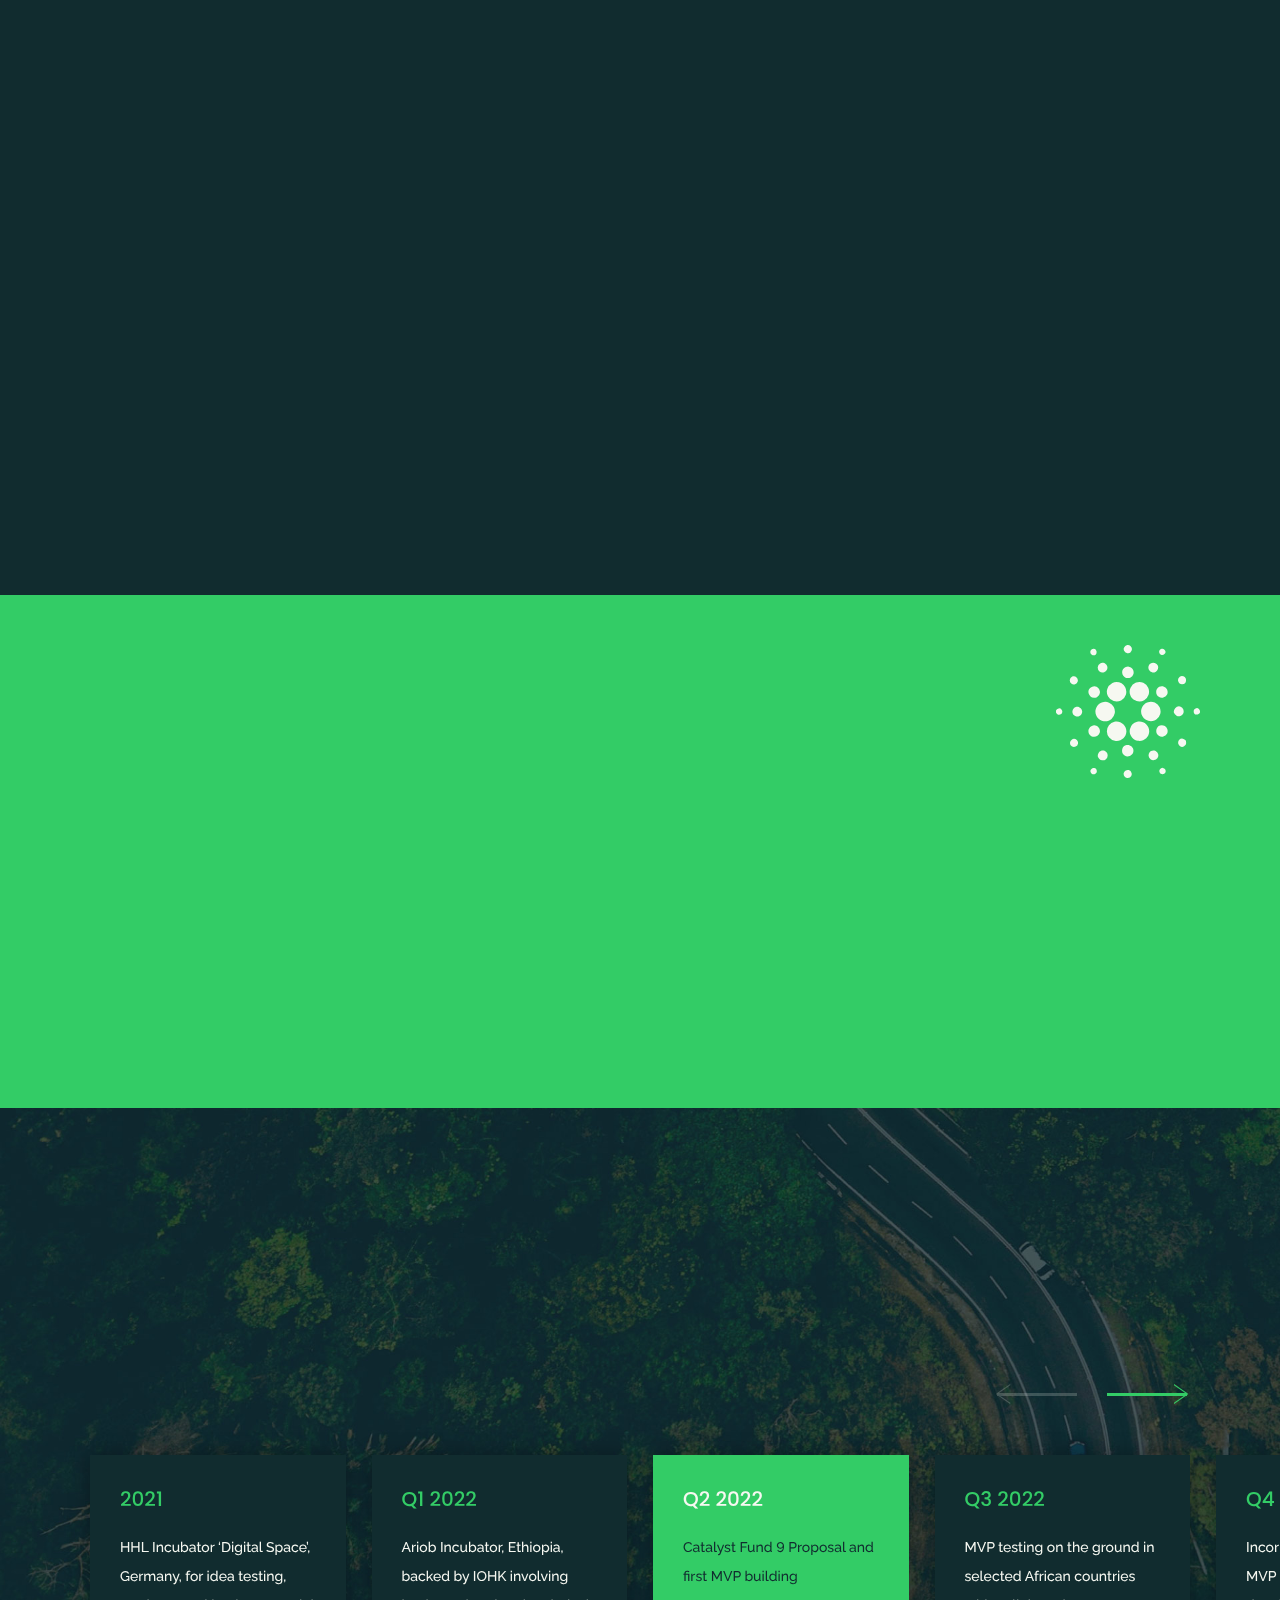
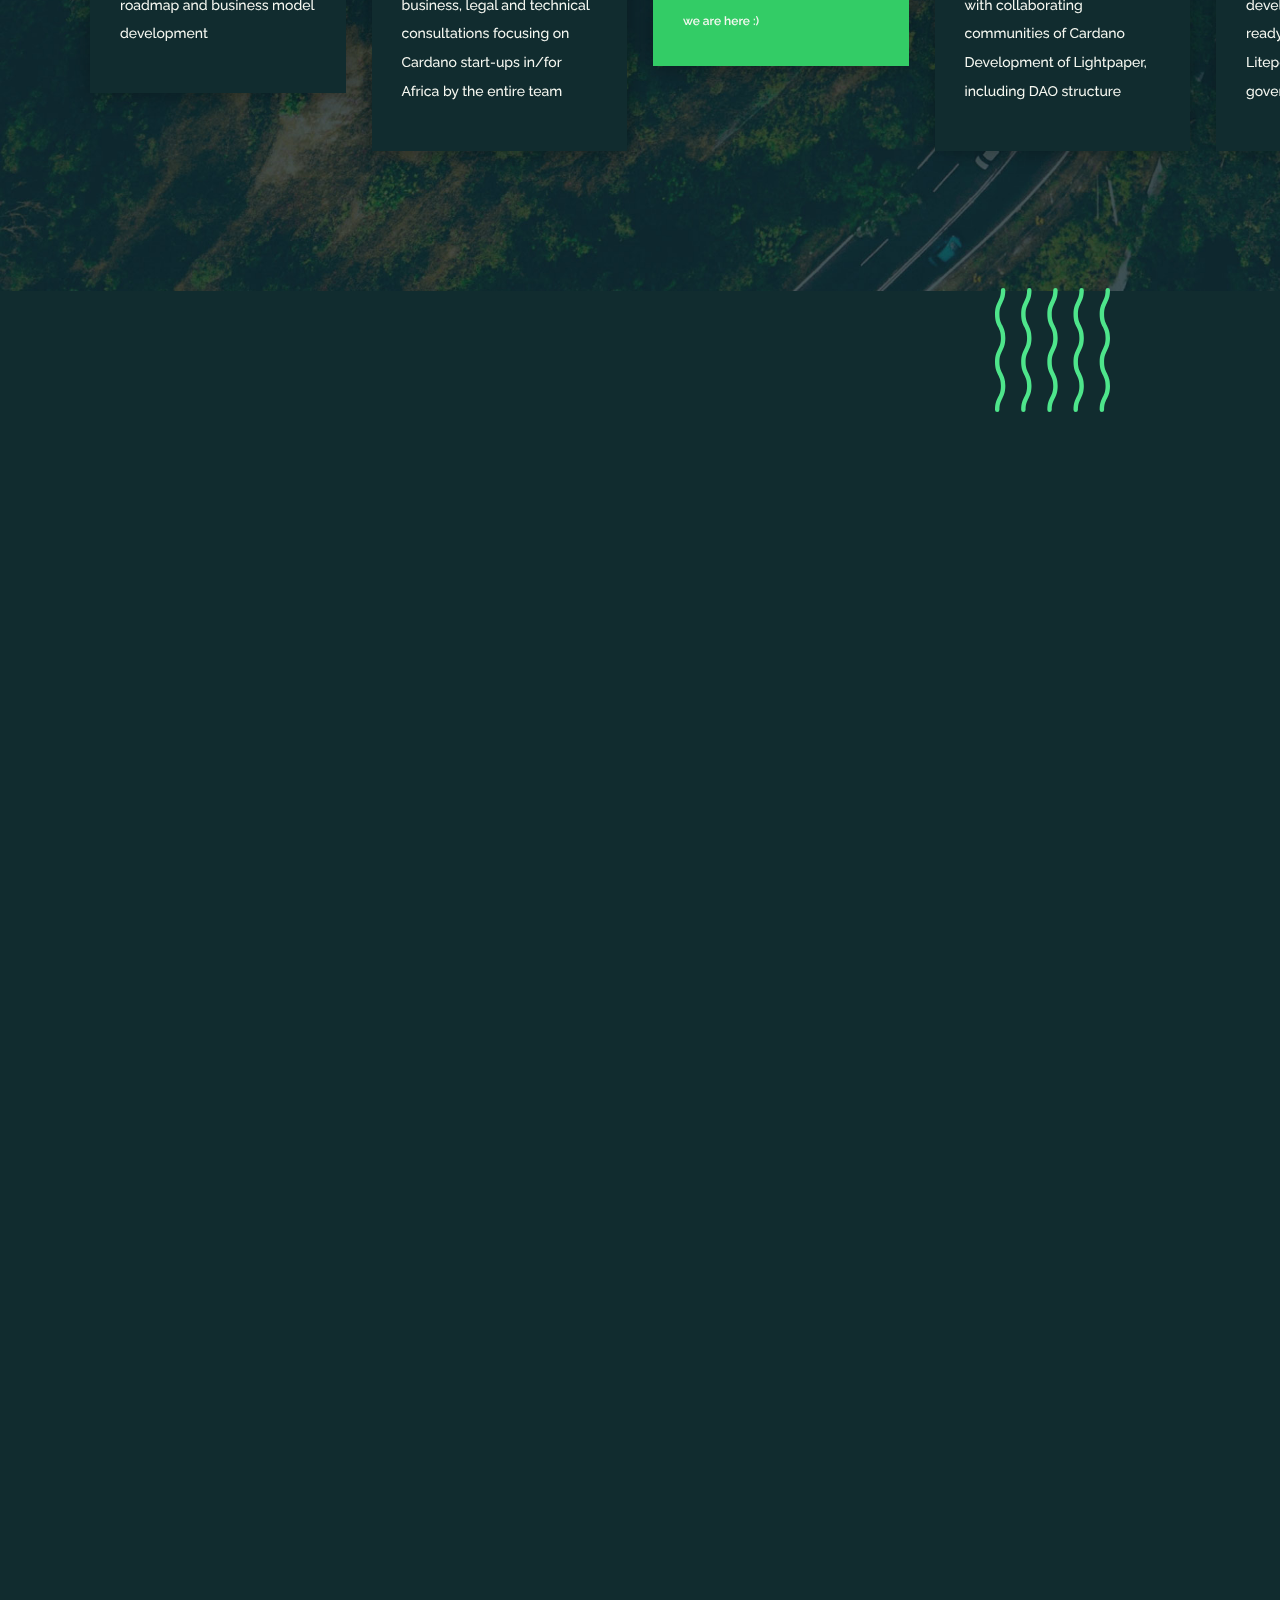
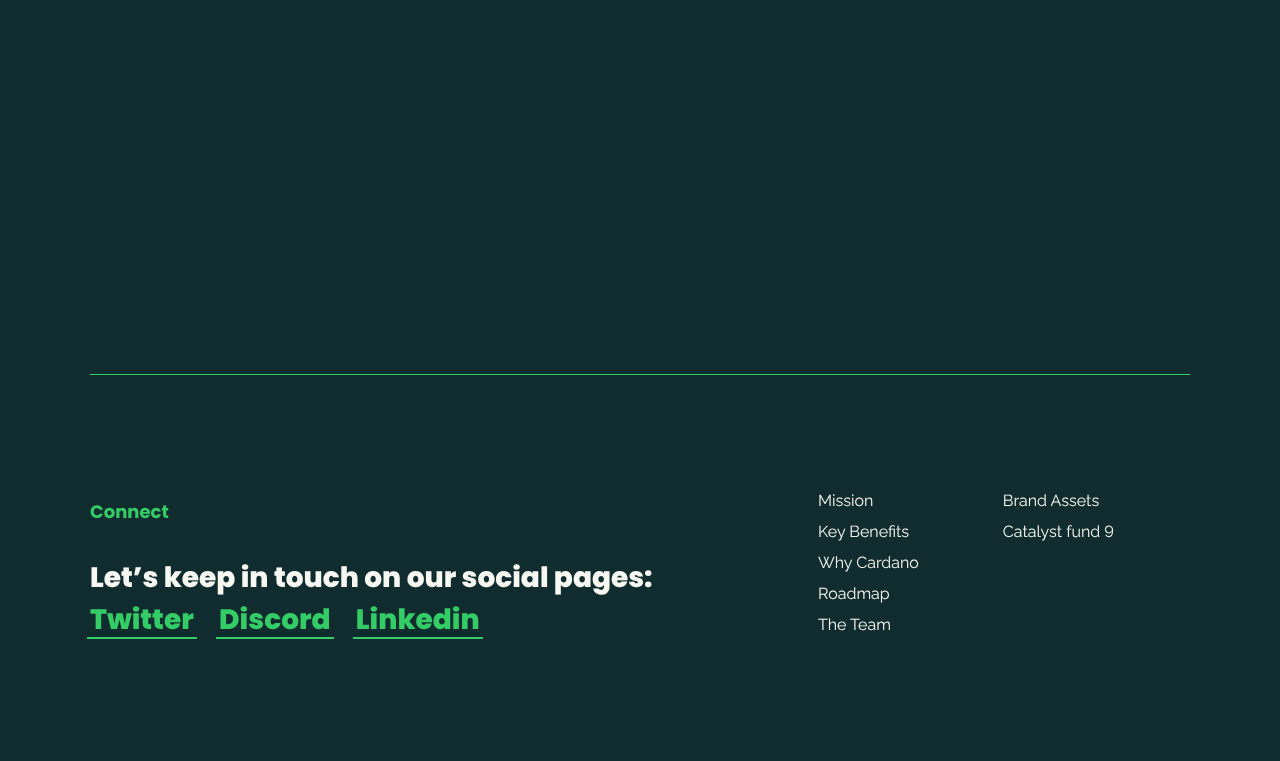
==== commit 7b98ed4f: "catalyst link VISIBLE mobile" ====
--- a/index.html
+++ b/index.html
@@ -118,38 +118,27 @@
 					<div class="bottom-hero">
 						<p>
 							A Parcel delivery DAO, built on Cardano |
-							<a class="disco" href="#mission" target="_blank"
-								>Discover Peerpost</a
-							>
+							<a class="disco" href="#mission" target="_blank">Discover Peerpost</a>
 						</p>
 					</div>
 
 					<div class="top-fund9 flex">
-						<a
-							class="fund9"
-							href="https://cardano.ideascale.com/c/idea/416992"
-							target="_blank"
-							><img src="img/svg/pf9.svg" /> Catalysit fund 9
-							<span class="sec-link">MVP build</span></a
-						>
-						<a
-							class="fund9"
-							href="https://cardano.ideascale.com/c/idea/423109"
-							target="_blank"
-							><img src="img/svg/pf9.svg" /> Catalysit fund 9
-							<span class="sec-link">MVP testing</span></a
-						>
+						<a class="fund9" href="https://cardano.ideascale.com/c/idea/416992" target="_blank">
+							<img src="img/svg/pf9.svg" /> Catalyst fund 9
+							<span class="sec-link">MVP build</span>
+						</a>
+
+						<a class="fund9" href="https://cardano.ideascale.com/c/idea/423109" target="_blank">
+							<img src="img/svg/pf9.svg" /> Catalyst fund 9
+							<span class="sec-link">MVP testing</span>
+						</a>
 					</div>
 				</div>
 			</section>
 
 			<section id="mission">
 				<div class="workspace">
-					<div
-						class="scroll-tri lax"
-						data-lax-translate-y="(vh) 1, (-vh) -200"
-						data-lax-anchor="self"
-					></div>
+					<div class="scroll-tri lax" data-lax-translate-y="(vh) 1, (-vh) -200" data-lax-anchor="self"></div>
 					<div class="mission-1 animate fade-left">
 						<h2 class="section-titles">Our Mission</h2>
 						<p class="very-big-text">
@@ -243,11 +232,7 @@
 
 			<section id="much-more">
 				<div class="workspace">
-					<div
-						class="scroll-dots lax"
-						data-lax-translate-y="(vh) 1, (-vh) -200"
-						data-lax-anchor="self"
-					></div>
+					<div class="scroll-dots lax" data-lax-translate-y="(vh) 1, (-vh) -200" data-lax-anchor="self"></div>
 					<div class="mm-top animate">
 						<p class="very-big-text">
 							And so much <span class="kambaba">more!</span>
@@ -392,11 +377,7 @@
 
 			<section id="the-team">
 				<div class="workspace">
-					<div
-						class="scroll-lines lax"
-						data-lax-translate-y="(vh) 1, (-vh) -200"
-						data-lax-anchor="self"
-					></div>
+					<div class="scroll-lines lax" data-lax-translate-y="(vh) 1, (-vh) -200" data-lax-anchor="self"></div>
 					<h2 class="section-titles animate fade-left">The Team</h2>
 					<p class="very-big-text animate fade-left">
 						Who is <br /><span class="grassland"> building it?</span>
@@ -473,11 +454,7 @@
 										highly fascinated by the world of design… 15 years of
 										experience
 									</p>
-									<a
-										href="https://www.linkedin.com/in/luigi-carlini/ "
-										target="_blank"
-										>Linkedin profile ></a
-									>
+									<a href="https://www.linkedin.com/in/luigi-carlini/ " target="_blank">Linkedin profile ></a>
 								</div>
 							</div>
 						</div>
@@ -525,11 +502,7 @@
 										incorporating blockchain, machine learning, and process
 										automation into building impactful solutions.
 									</p>
-									<a
-										href="https://www.linkedin.com/in/nathanielboahen/ "
-										target="_blank"
-										>Linkedin profile ></a
-									>
+									<a href="https://www.linkedin.com/in/nathanielboahen/ " target="_blank">Linkedin profile ></a>
 								</div>
 							</div>
 						</div>
@@ -550,11 +523,7 @@
 										development of web app (React, Svelte), mobile (React
 										Native, Flutter, Swift) and Rust (backend).
 									</p>
-									<a
-										href="https://www.linkedin.com/in/aayushth/"
-										target="_blank"
-										>Linkedin profile ></a
-									>
+									<a href="https://www.linkedin.com/in/aayushth/" target="_blank">Linkedin profile ></a>
 								</div>
 							</div>
 						</div>
@@ -616,18 +585,10 @@
 
 					<ul>
 						<li>
-							<a
-								href="https://drive.google.com/drive/folders/1727zwwD8ZutXwnfQfjuPytX-uaifKli3?usp=sharing"
-								target="_blank"
-								>Brand Assets</a
-							>
+							<a href="https://drive.google.com/drive/folders/1727zwwD8ZutXwnfQfjuPytX-uaifKli3?usp=sharing" target="_blank">Brand Assets</a>
 						</li>
 						<li>
-							<a
-								href="https://cardano.ideascale.com/c/idea/416992"
-								target="_blank"
-								>Catalist fund 9</a
-							>
+							<a href="https://cardano.ideascale.com/c/idea/416992" target="_blank">Catalyst fund 9</a>
 						</li>
 					</ul>
 				</div>
--- a/css/style.css
+++ b/css/style.css
@@ -882,8 +882,9 @@
 }
 
 .sponsor-images {
-	margin:100px 0px;
+	margin:80px 0px 40px 0px;
 	display:flex;
+	flex-wrap: wrap;
 	column-gap: 80px;
 }
 
@@ -891,6 +892,7 @@
 	position:relative;
 		display:flex;
 		width:max-content;
+		margin-bottom:40px;
 }
 
 .sponsor-images a:before {
--- a/css/responsive.css
+++ b/css/responsive.css
@@ -304,7 +304,19 @@
   }
 
   .top-fund9{
-    display: none;
+    margin-left:0;
+    flex-direction: column;
+  }
+
+  a.fund9 {
+    margin-top:8px;
+    margin-right:0;
+    padding:8px;
+    margin-left:-20px;
+  }
+
+  a.fund9 img {
+    width:28px;
   }
 
   #social-fixed.in {
@@ -365,8 +377,8 @@
   .scroll-tri-top-resp {
     display:block;
     position:absolute;
-    top:-24px;
-    left:0px;
+    bottom:-24px;
+    right:0px;
     width:62px;
     height:70px;
     background:url('../img/svg/trianguls-green.svg');
@@ -566,4 +578,12 @@
   .mission-1 {
     animation-delay:.8s!important;
   }
+
+  .sponsor-images {
+      margin: 60px 0px 0px 0px;
+  }
+
+  .sponsor-images a img {
+    height: 60px;
+  }
 }
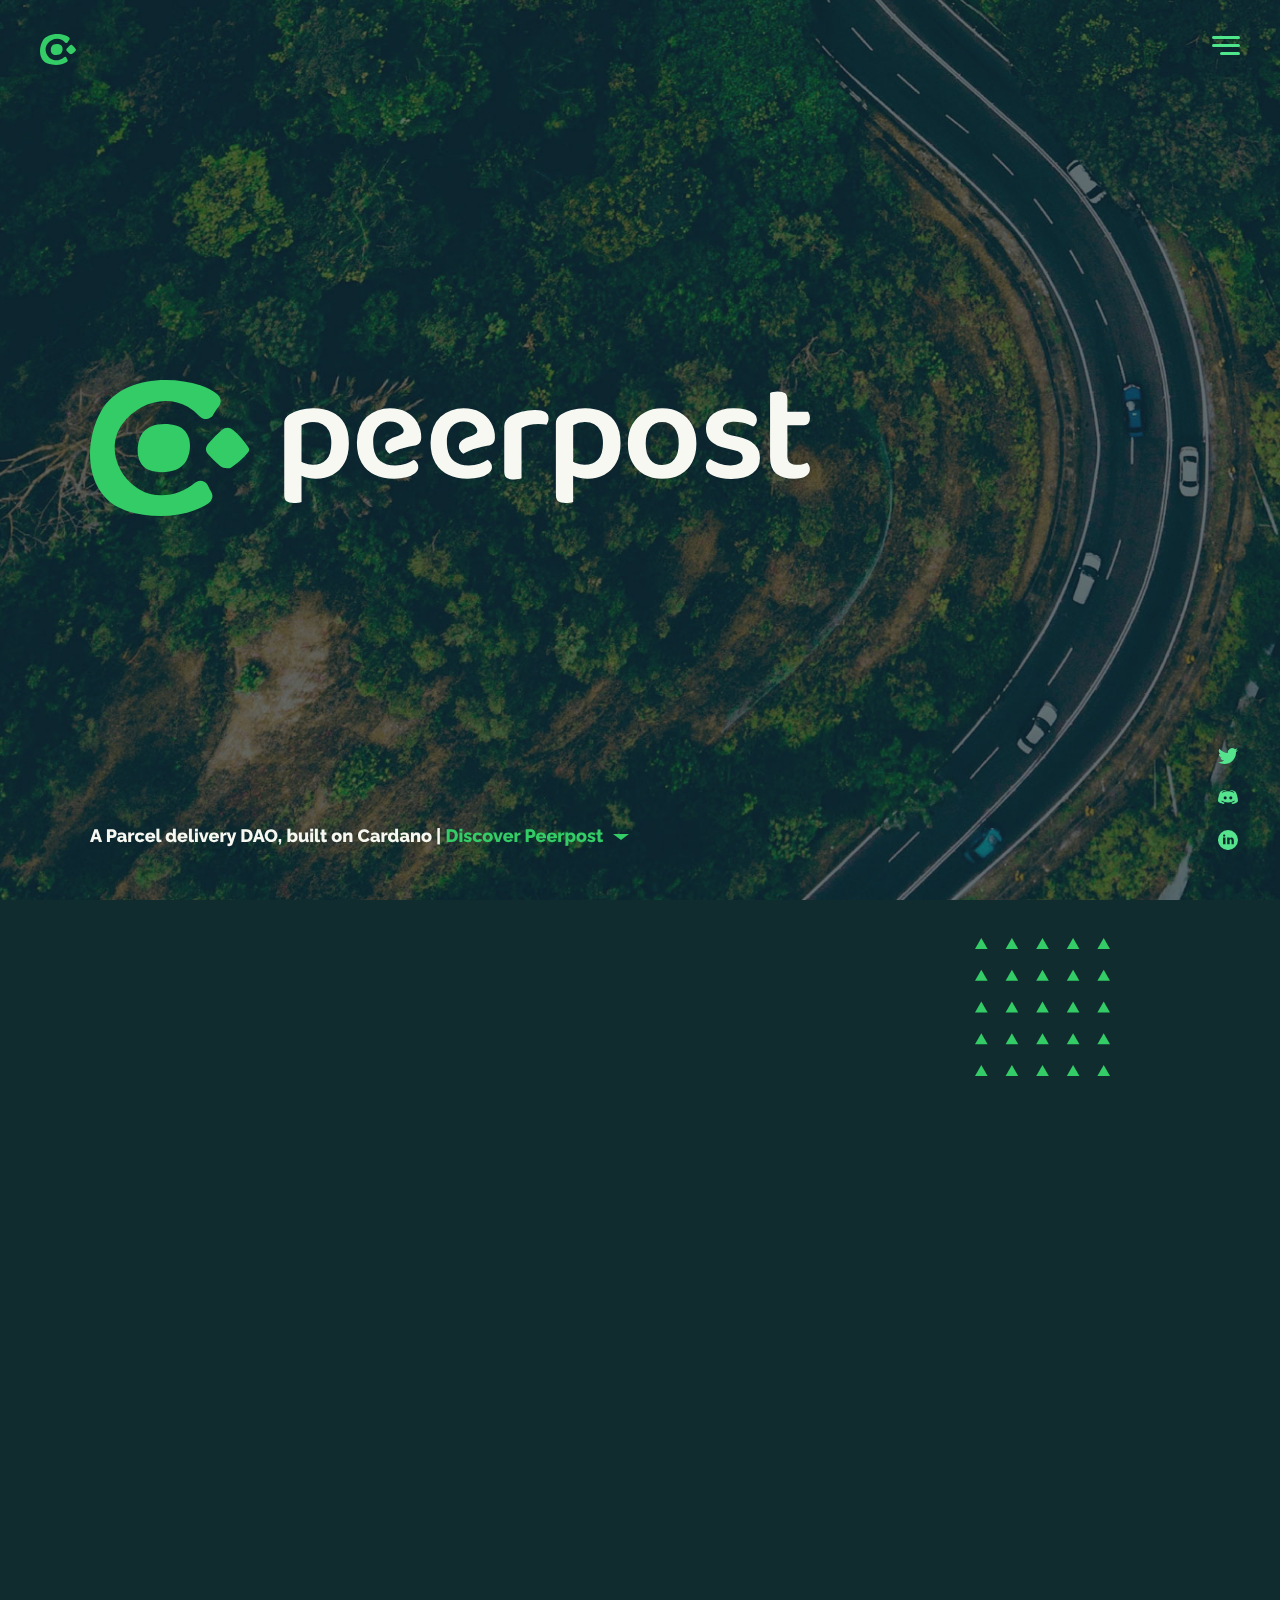
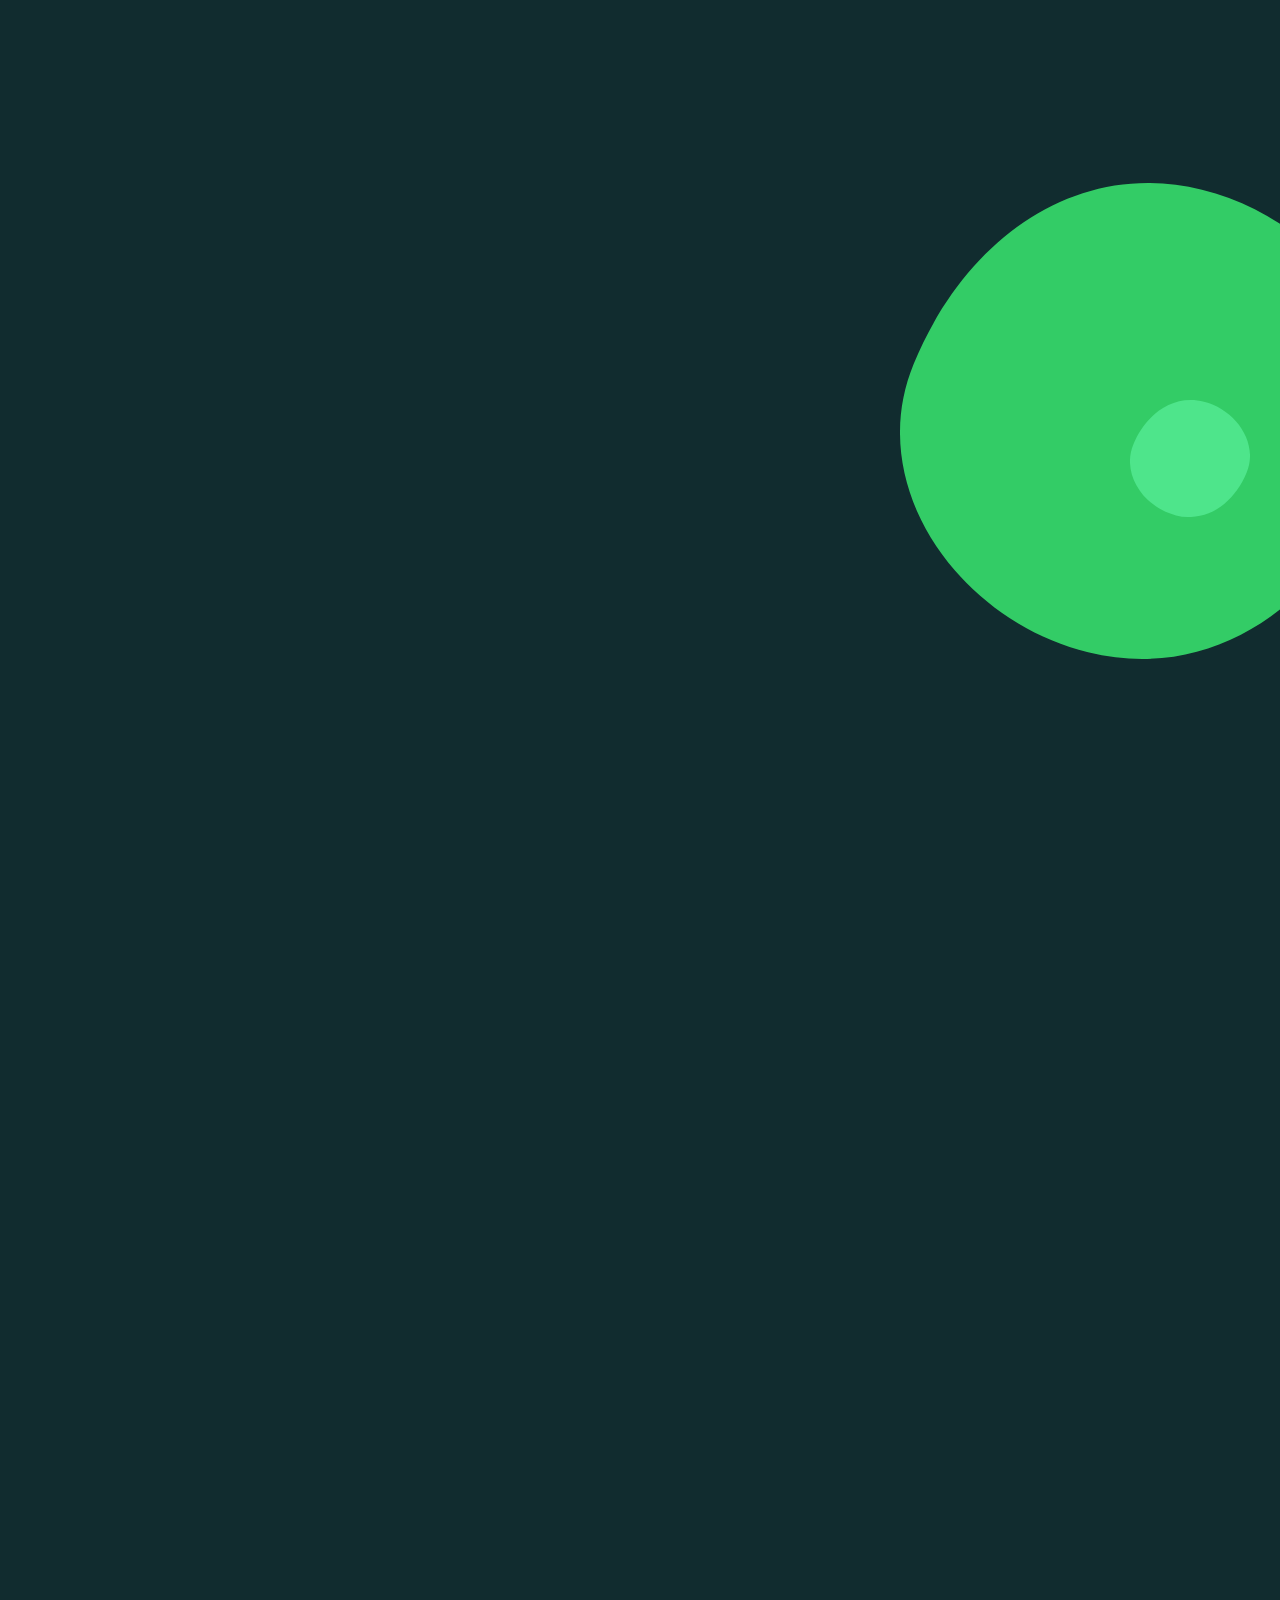
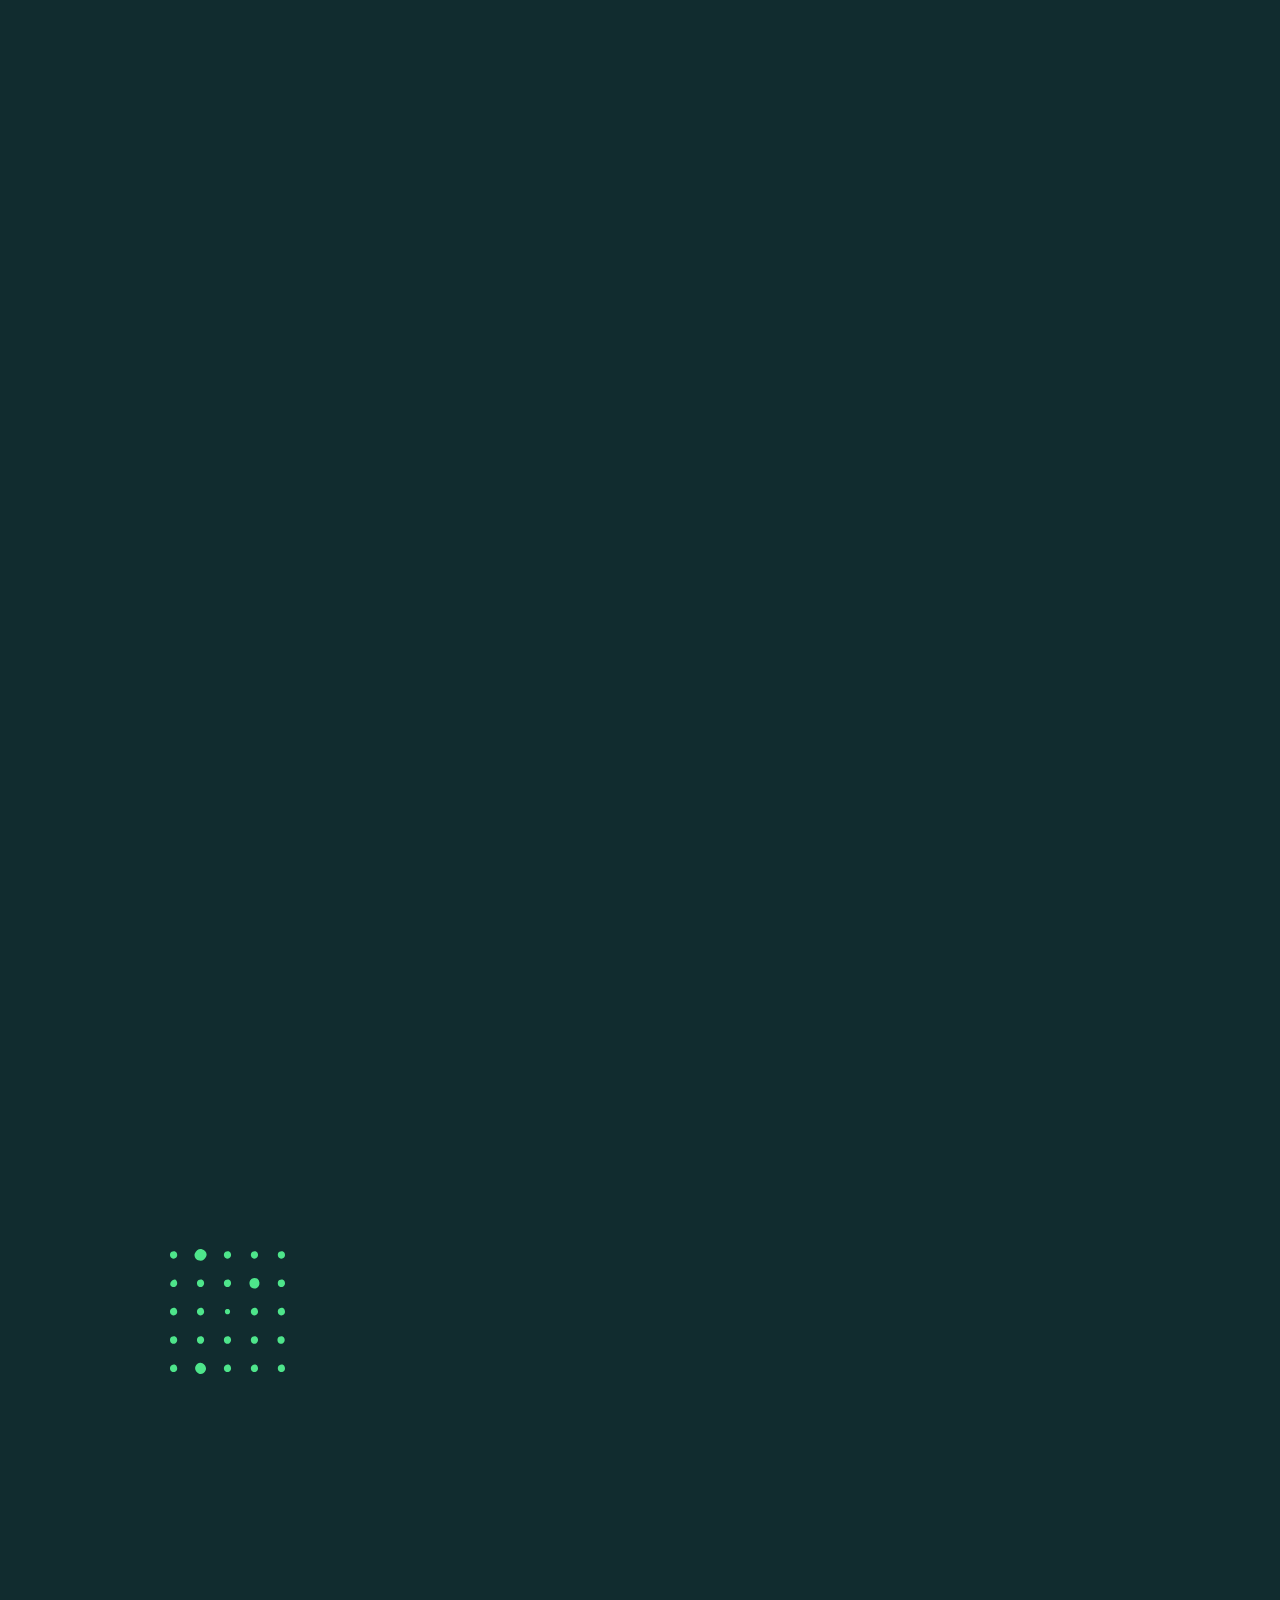
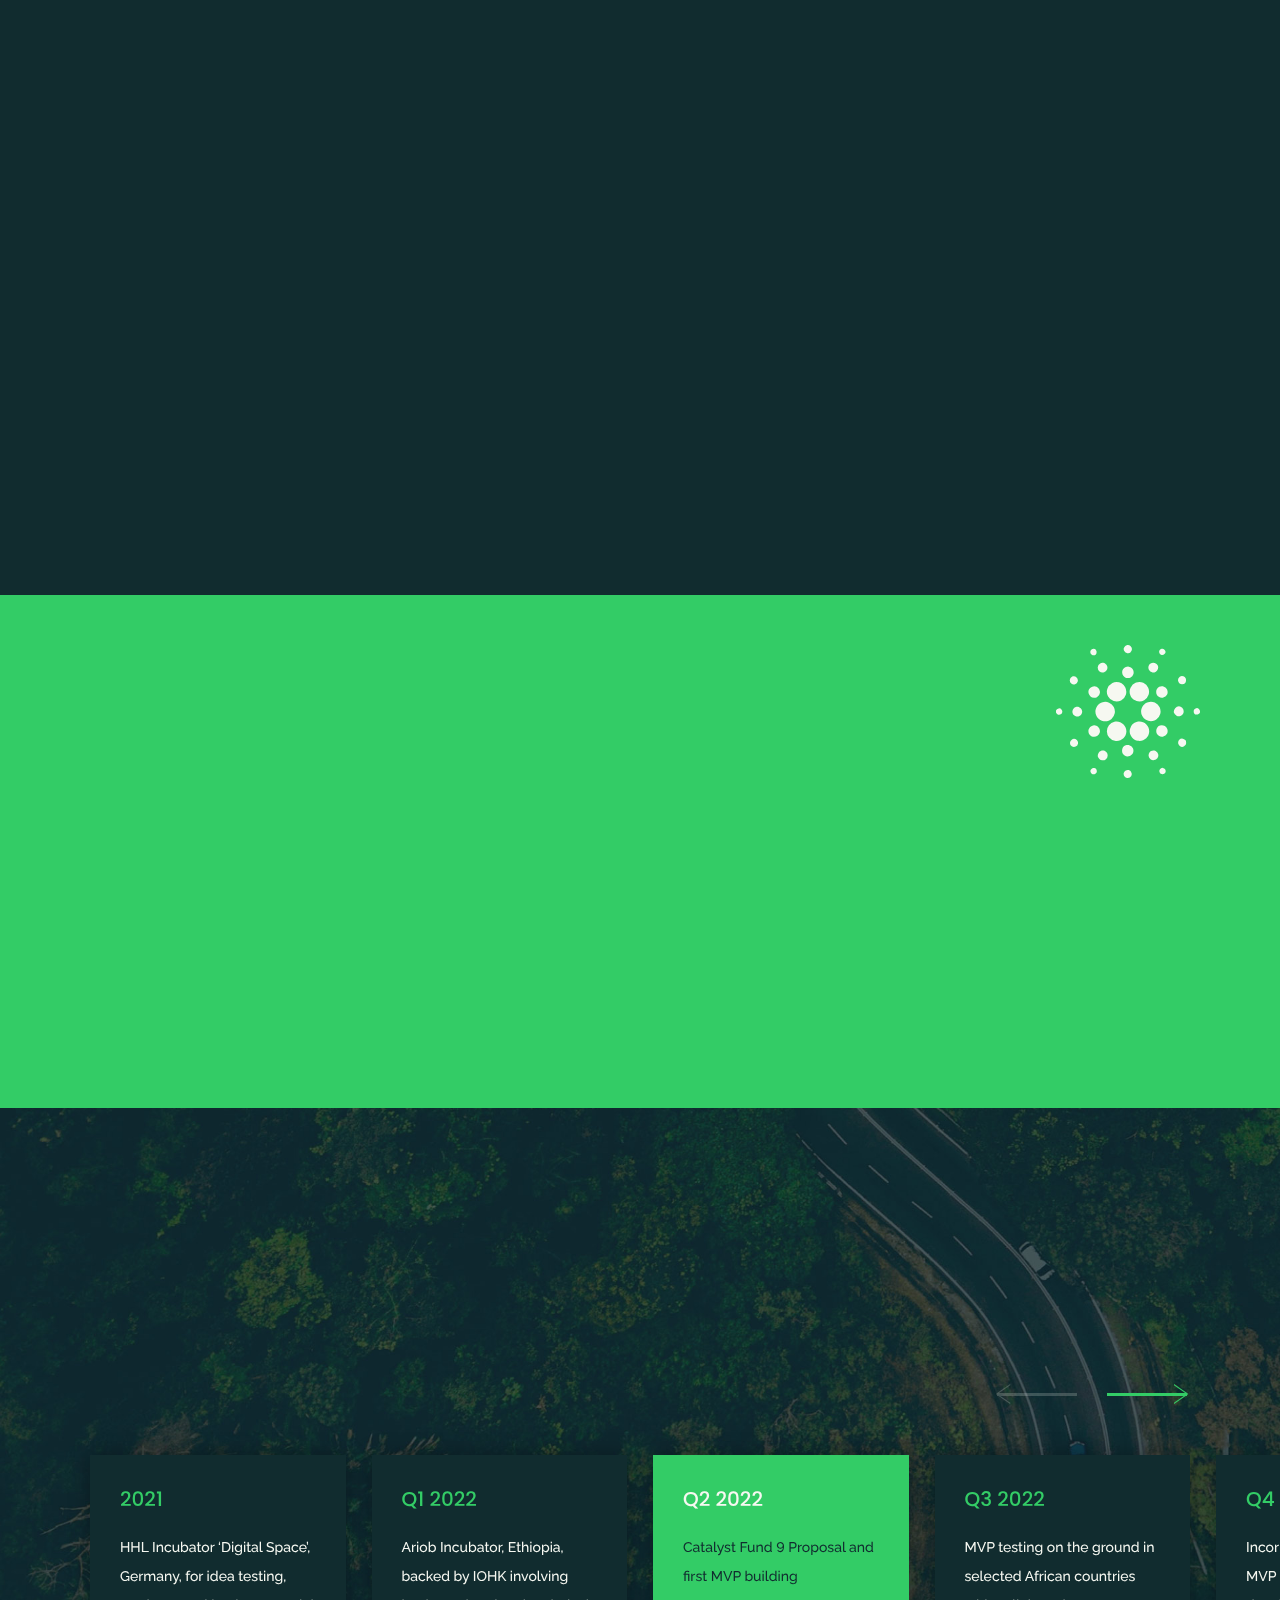
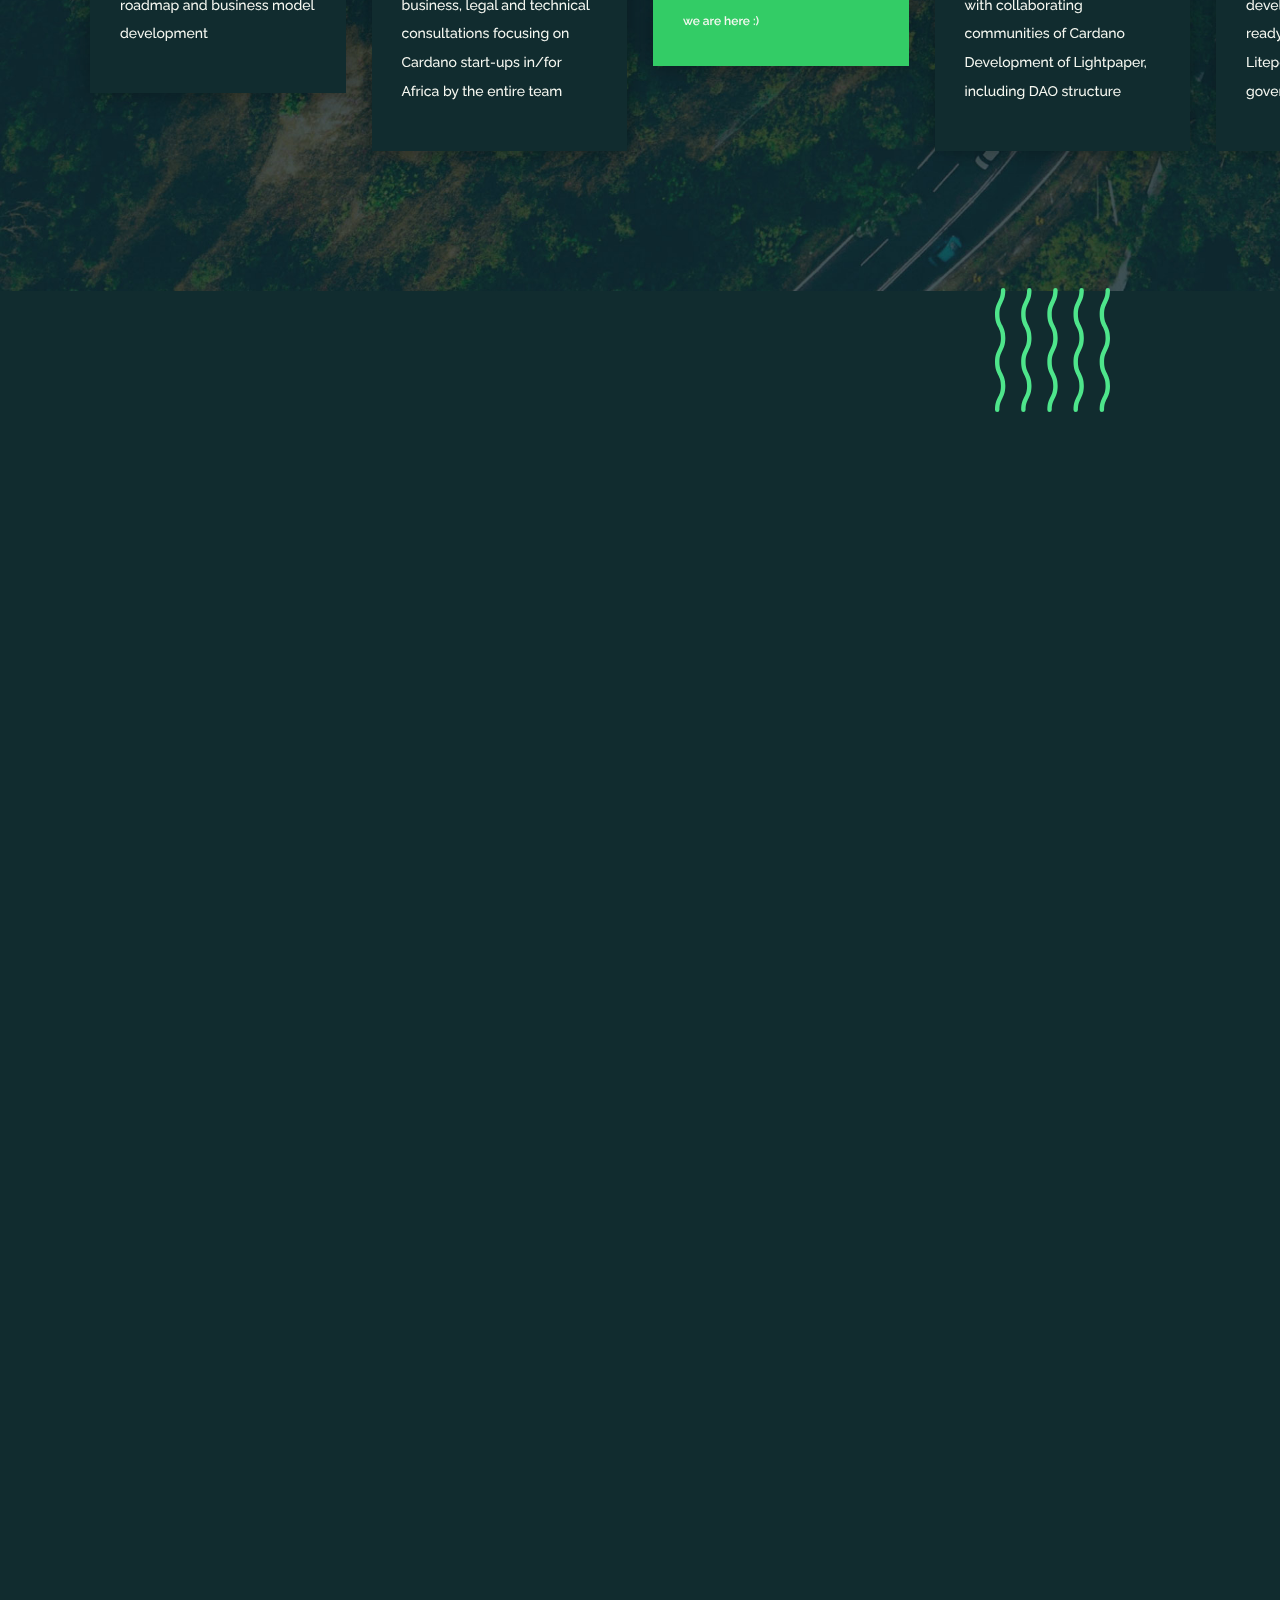
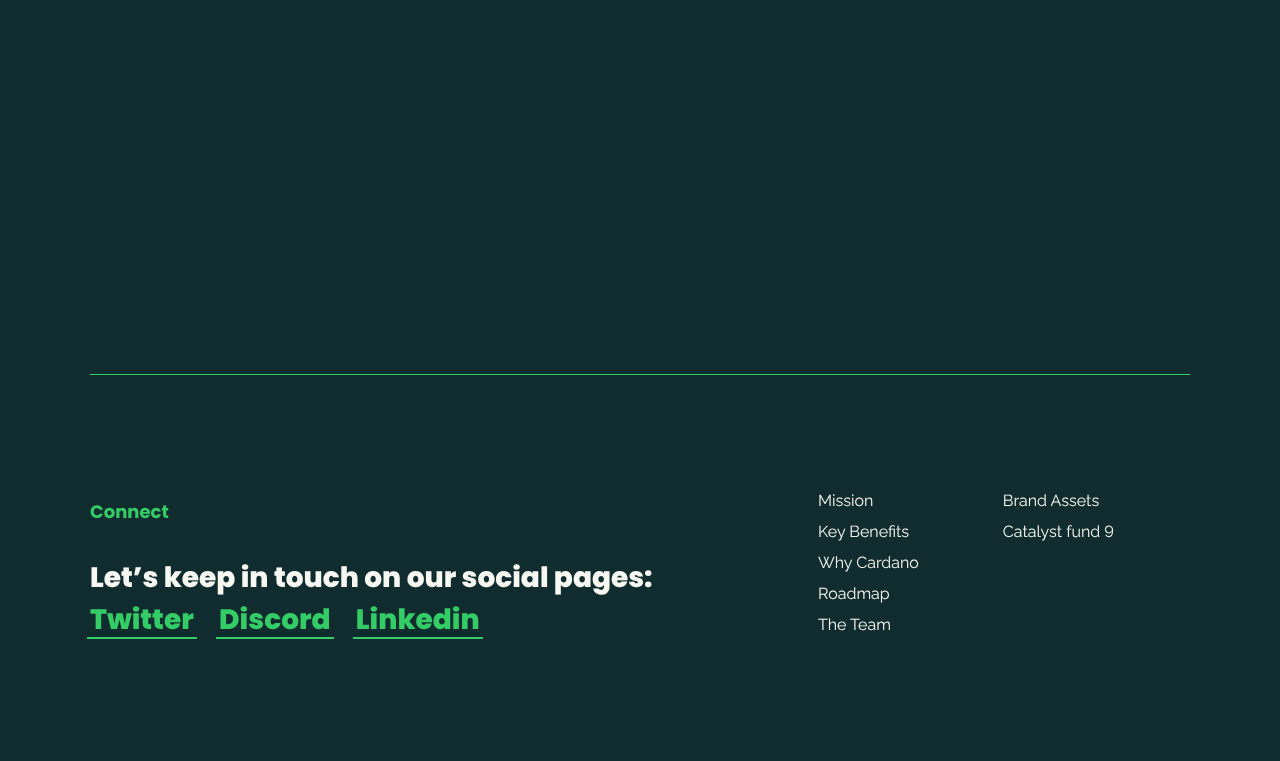
==== commit 2010c802: "new mobile banner for catalyst" ====
--- a/index.html
+++ b/index.html
@@ -132,6 +132,17 @@
 							<img src="img/svg/pf9.svg" /> Catalyst fund 9
 							<span class="sec-link">MVP testing</span>
 						</a>
+					</div>
+				</div>
+			</section>
+
+			<section class="resp-catalist">
+				<div class="workspace">
+					<div class="flex">
+						<img src="img/svg/pf9-dark.svg" />
+						Catalyst fund 9
+						<a class="but-cat-resp" href="https://cardano.ideascale.com/c/idea/416992" target="_blank"> MVP build </a>
+						<a class="but-cat-resp" href="https://cardano.ideascale.com/c/idea/423109" target="_blank"> MVP testing </a>
 					</div>
 				</div>
 			</section>
--- a/css/style.css
+++ b/css/style.css
@@ -1192,3 +1192,7 @@
 .scroll-tri-top-resp {
 	display: none;
 }
+
+.resp-catalist {
+	display:none;
+}
--- a/css/responsive.css
+++ b/css/responsive.css
@@ -304,19 +304,40 @@
   }
 
   .top-fund9{
-    margin-left:0;
-    flex-direction: column;
-  }
-
-  a.fund9 {
-    margin-top:8px;
-    margin-right:0;
-    padding:8px;
-    margin-left:-20px;
-  }
-
-  a.fund9 img {
-    width:28px;
+    display: none;
+  }
+
+  .resp-catalist {
+    display:block;
+    background:var(--grassland);
+    padding:14px 0px;
+    color:var(--kambaba);
+    font-size:14px;
+    line-height:14px;
+    font-weight:700;
+  }
+
+  .resp-catalist  .workspace {
+    width: calc(100% - 30px);
+  }
+
+  .resp-catalist .flex {
+
+    align-items: center;
+
+  }
+
+  .resp-catalist a{
+    padding: 8px;
+    background-color: var(--kambaba);
+    border-radius: 4px;
+    font-size: 14px;
+    margin-left:8px;
+  }
+
+  .resp-catalist img {
+    width:26px;
+    margin-right:4px;
   }
 
   #social-fixed.in {
@@ -377,8 +398,8 @@
   .scroll-tri-top-resp {
     display:block;
     position:absolute;
-    bottom:-24px;
-    right:0px;
+    top:-24px;
+    left:0px;
     width:62px;
     height:70px;
     background:url('../img/svg/trianguls-green.svg');
